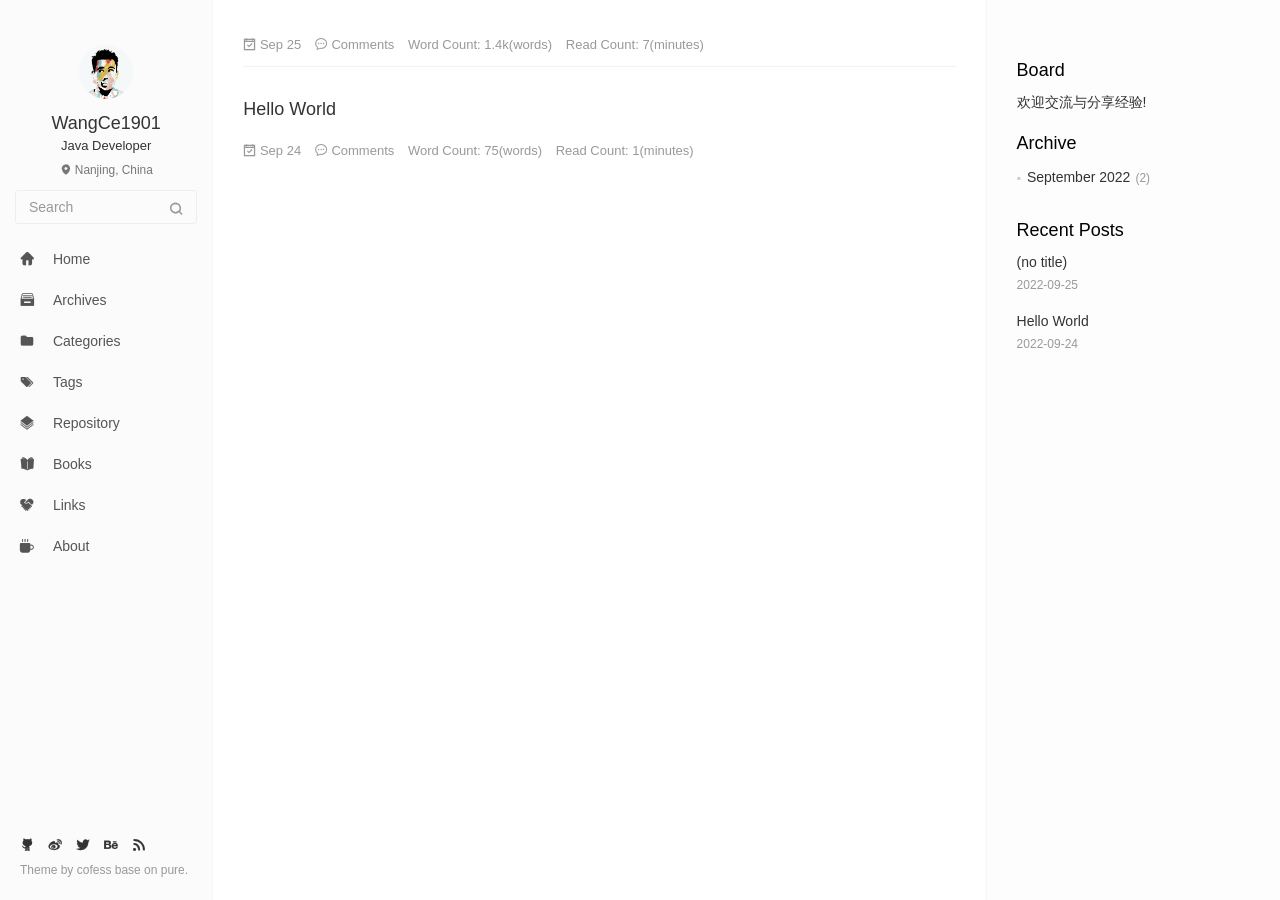
==== index.html @ 4cfaa35b "Site updated: 2022-09-25 08:44:18" ====
<!DOCTYPE html>
<html lang=en>
<head>
  <meta charset="utf-8">
  
  <meta http-equiv="X-UA-Compatible" content="IE=edge,chrome=1">
  <meta name="viewport" content="width=device-width, initial-scale=1, maximum-scale=1, minimum-scale=1, user-scalable=no, minimal-ui">
  <meta name="renderer" content="webkit">
  <meta http-equiv="Cache-Control" content="no-transform" />
  <meta http-equiv="Cache-Control" content="no-siteapp" />
  <meta name="apple-mobile-web-app-capable" content="yes">
  <meta name="apple-mobile-web-app-status-bar-style" content="black">
  <meta name="format-detection" content="telephone=no,email=no,adress=no">
  <!-- Color theme for statusbar -->
  <meta name="theme-color" content="#000000" />
  <!-- 强制页面在当前窗口以独立页面显示,防止别人在框架里调用页面 -->
  <meta http-equiv="window-target" content="_top" />
  
  
  <title>Hexo</title>
  <meta property="og:type" content="website">
<meta property="og:title" content="nonenull">
<meta property="og:url" content="https://wangce1901.github.io/index.html">
<meta property="og:site_name" content="nonenull">
<meta property="og:locale" content="en_US">
<meta property="article:author" content="WangCe">
<meta name="twitter:card" content="summary">
  <!-- Canonical links -->
  <link rel="canonical" href="https://wangce1901.github.io/index.html">
  
    <link rel="alternate" href="/atom.xml" title="nonenull" type="application/atom+xml">
  
  
    <link rel="icon" href="/favicon.png" type="image/x-icon">
  
  
<link rel="stylesheet" href="/css/style.css">

  
  
  
  
<meta name="generator" content="Hexo 6.3.0"></head>


<body class="main-center" itemscope itemtype="http://schema.org/WebPage">
  <header class="header" itemscope itemtype="http://schema.org/WPHeader">
  <div class="slimContent">
    <div class="navbar-header">
      
      
      <div class="profile-block text-center">
        <a id="avatar" href="https://github.com/WangCe1901" target="_blank">
          <img class="img-circle img-rotate" src="/images/avatar.jpg" width="200" height="200">
        </a>
        <h2 id="name" class="hidden-xs hidden-sm">WangCe1901</h2>
        <h3 id="title" class="hidden-xs hidden-sm hidden-md">Java Developer</h3>
        <small id="location" class="text-muted hidden-xs hidden-sm"><i class="icon icon-map-marker"></i> Nanjing, China</small>
      </div>
      
      <div class="search" id="search-form-wrap">

    <form class="search-form sidebar-form">
        <div class="input-group">
            <input type="text" class="search-form-input form-control" placeholder="Search" />
            <span class="input-group-btn">
                <button type="submit" class="search-form-submit btn btn-flat" onclick="return false;"><i class="icon icon-search"></i></button>
            </span>
        </div>
    </form>
    <div class="ins-search">
  <div class="ins-search-mask"></div>
  <div class="ins-search-container">
    <div class="ins-input-wrapper">
      <input type="text" class="ins-search-input" placeholder="Type something..." x-webkit-speech />
      <button type="button" class="close ins-close ins-selectable" data-dismiss="modal" aria-label="Close"><span aria-hidden="true">×</span></button>
    </div>
    <div class="ins-section-wrapper">
      <div class="ins-section-container"></div>
    </div>
  </div>
</div>


</div>
      <button class="navbar-toggle collapsed" type="button" data-toggle="collapse" data-target="#main-navbar" aria-controls="main-navbar" aria-expanded="false">
        <span class="sr-only">Toggle navigation</span>
        <span class="icon-bar"></span>
        <span class="icon-bar"></span>
        <span class="icon-bar"></span>
      </button>
    </div>
    <nav id="main-navbar" class="collapse navbar-collapse" itemscope itemtype="http://schema.org/SiteNavigationElement" role="navigation">
      <ul class="nav navbar-nav main-nav ">
        
        
        <li class="menu-item menu-item-home">
          <a href="/.">
            
            <i class="icon icon-home-fill"></i>
            
            <span class="menu-title">Home</span>
          </a>
        </li>
        
        
        <li class="menu-item menu-item-archives">
          <a href="/archives">
            
            <i class="icon icon-archives-fill"></i>
            
            <span class="menu-title">Archives</span>
          </a>
        </li>
        
        
        <li class="menu-item menu-item-categories">
          <a href="/categories">
            
            <i class="icon icon-folder"></i>
            
            <span class="menu-title">Categories</span>
          </a>
        </li>
        
        
        <li class="menu-item menu-item-tags">
          <a href="/tags">
            
            <i class="icon icon-tags"></i>
            
            <span class="menu-title">Tags</span>
          </a>
        </li>
        
        
        <li class="menu-item menu-item-repository">
          <a href="/repository">
            
            <i class="icon icon-project"></i>
            
            <span class="menu-title">Repository</span>
          </a>
        </li>
        
        
        <li class="menu-item menu-item-books">
          <a href="/books">
            
            <i class="icon icon-book-fill"></i>
            
            <span class="menu-title">Books</span>
          </a>
        </li>
        
        
        <li class="menu-item menu-item-links">
          <a href="/links">
            
            <i class="icon icon-friendship"></i>
            
            <span class="menu-title">Links</span>
          </a>
        </li>
        
        
        <li class="menu-item menu-item-about">
          <a href="/about">
            
            <i class="icon icon-cup-fill"></i>
            
            <span class="menu-title">About</span>
          </a>
        </li>
        
      </ul>
      
	
    <ul class="social-links">
    	
        <li><a href="https://github.com/WangCe1901" target="_blank" title="Github" data-toggle=tooltip data-placement=top><i class="icon icon-github"></i></a></li>
        
        <li><a href="/null" target="_blank" title="Weibo" data-toggle=tooltip data-placement=top><i class="icon icon-weibo"></i></a></li>
        
        <li><a href="/null" target="_blank" title="Twitter" data-toggle=tooltip data-placement=top><i class="icon icon-twitter"></i></a></li>
        
        <li><a href="/null" target="_blank" title="Behance" data-toggle=tooltip data-placement=top><i class="icon icon-behance"></i></a></li>
        
        <li><a href="/atom.xml" target="_blank" title="Rss" data-toggle=tooltip data-placement=top><i class="icon icon-rss"></i></a></li>
        
    </ul>

    </nav>
  </div>
</header>

  
    <aside class="sidebar" itemscope itemtype="http://schema.org/WPSideBar">
  <div class="slimContent">
    
      <div class="widget">
    <h3 class="widget-title">Board</h3>
    <div class="widget-body">
        <div id="board">
            <div class="content">
                <p>欢迎交流与分享经验!</p>
            </div>
        </div>
    </div>
</div>

    
      

    
      

    
      
    
      
  <div class="widget">
    <h3 class="widget-title">Archive</h3>
    <div class="widget-body">
      <ul class="archive-list"><li class="archive-list-item"><a class="archive-list-link" href="/archives/2022/09/">September 2022</a><span class="archive-list-count">2</span></li></ul>
    </div>
  </div>


    
      
  <div class="widget">
    <h3 class="widget-title">Recent Posts</h3>
    <div class="widget-body">
      <ul class="recent-post-list list-unstyled no-thumbnail">
        
          <li>
            
            <div class="item-inner">
              <p class="item-category">
                
              </p>
              <p class="item-title">
                <a href="/2022/09/25/VS%20Code%E4%B8%ADCCPP%E7%9A%84%E5%AE%8C%E5%85%A8%E9%85%8D%E7%BD%AE(%E7%8E%AF%E5%A2%83%E6%90%AD%E5%BB%BA%E3%80%81%E8%A7%A3%E5%86%B3%E7%BB%88%E7%AB%AF%E8%87%AA%E5%8A%A8%E9%80%80%E5%87%BA%E3%80%81%E8%A7%A3%E5%86%B3%E6%97%A0%E6%B3%95%E8%B0%83%E8%AF%95)/" class="title">(no title)</a>
              </p>
              <p class="item-date">
                <time datetime="2022-09-25T00:43:49.929Z" itemprop="datePublished">2022-09-25</time>
              </p>
            </div>
          </li>
          
          <li>
            
            <div class="item-inner">
              <p class="item-category">
                
              </p>
              <p class="item-title">
                <a href="/2022/09/24/hello-world/" class="title">Hello World</a>
              </p>
              <p class="item-date">
                <time datetime="2022-09-24T09:33:47.122Z" itemprop="datePublished">2022-09-24</time>
              </p>
            </div>
          </li>
          
      </ul>
    </div>
  </div>
  

    
  </div>
</aside>

  
  <main class="main" role="main">
  
  <div class="content article-list">
    
      <article class="article article-type-post" itemscope itemtype="http://schema.org/BlogPosting">
  <div class="article-header">
    
  </div>
  
  <p class="article-meta">
    <span class="article-date">
    <i class="icon icon-calendar-check"></i>
	<a href="/2022/09/25/VS%20Code%E4%B8%ADCCPP%E7%9A%84%E5%AE%8C%E5%85%A8%E9%85%8D%E7%BD%AE(%E7%8E%AF%E5%A2%83%E6%90%AD%E5%BB%BA%E3%80%81%E8%A7%A3%E5%86%B3%E7%BB%88%E7%AB%AF%E8%87%AA%E5%8A%A8%E9%80%80%E5%87%BA%E3%80%81%E8%A7%A3%E5%86%B3%E6%97%A0%E6%B3%95%E8%B0%83%E8%AF%95)/" class="article-date">
	  <time datetime="2022-09-25T00:43:49.929Z" itemprop="datePublished">Sep 25</time>
	</a>
</span>
    
    

    <span class="post-comment"><i class="icon icon-comment"></i> <a href="/2022/09/25/VS%20Code%E4%B8%ADCCPP%E7%9A%84%E5%AE%8C%E5%85%A8%E9%85%8D%E7%BD%AE(%E7%8E%AF%E5%A2%83%E6%90%AD%E5%BB%BA%E3%80%81%E8%A7%A3%E5%86%B3%E7%BB%88%E7%AB%AF%E8%87%AA%E5%8A%A8%E9%80%80%E5%87%BA%E3%80%81%E8%A7%A3%E5%86%B3%E6%97%A0%E6%B3%95%E8%B0%83%E8%AF%95)/#comments" class="article-comment-link">Comments</a></span>
    
	
		<span class="post-wordcount hidden-xs" itemprop="wordCount">Word Count: 1.4k(words)</span>
	
	
		<span class="post-readcount hidden-xs" itemprop="timeRequired">Read Count: 7(minutes)</span>
	

  </p>
</article>

    
      <article class="article article-type-post" itemscope itemtype="http://schema.org/BlogPosting">
  <div class="article-header">
    
  
    <h1 itemprop="name">
      <a class="article-title" href="/2022/09/24/hello-world/">Hello World</a>
    </h1>
  

  </div>
  
  <p class="article-meta">
    <span class="article-date">
    <i class="icon icon-calendar-check"></i>
	<a href="/2022/09/24/hello-world/" class="article-date">
	  <time datetime="2022-09-24T09:33:47.122Z" itemprop="datePublished">Sep 24</time>
	</a>
</span>
    
    

    <span class="post-comment"><i class="icon icon-comment"></i> <a href="/2022/09/24/hello-world/#comments" class="article-comment-link">Comments</a></span>
    
	
		<span class="post-wordcount hidden-xs" itemprop="wordCount">Word Count: 75(words)</span>
	
	
		<span class="post-readcount hidden-xs" itemprop="timeRequired">Read Count: 1(minutes)</span>
	

  </p>
</article>

    
  </div>

   
</main>

  <footer class="footer" itemscope itemtype="http://schema.org/WPFooter">
	
	
    <ul class="social-links">
    	
        <li><a href="https://github.com/WangCe1901" target="_blank" title="Github" data-toggle=tooltip data-placement=top><i class="icon icon-github"></i></a></li>
        
        <li><a href="/null" target="_blank" title="Weibo" data-toggle=tooltip data-placement=top><i class="icon icon-weibo"></i></a></li>
        
        <li><a href="/null" target="_blank" title="Twitter" data-toggle=tooltip data-placement=top><i class="icon icon-twitter"></i></a></li>
        
        <li><a href="/null" target="_blank" title="Behance" data-toggle=tooltip data-placement=top><i class="icon icon-behance"></i></a></li>
        
        <li><a href="/atom.xml" target="_blank" title="Rss" data-toggle=tooltip data-placement=top><i class="icon icon-rss"></i></a></li>
        
    </ul>

    <div class="copyright">
    	
        <div class="publishby">
        	Theme by <a href="https://github.com/cofess" target="_blank"> cofess </a>base on <a href="https://github.com/cofess/hexo-theme-pure" target="_blank">pure</a>.
        </div>
    </div>
</footer>
  <script src="//cdn.jsdelivr.net/npm/jquery@1.12.4/dist/jquery.min.js"></script>
<script>
window.jQuery || document.write('<script src="js/jquery.min.js"><\/script>')
</script>

<script src="/js/plugin.min.js"></script>


<script src="/js/application.js"></script>


    <script>
(function (window) {
    var INSIGHT_CONFIG = {
        TRANSLATION: {
            POSTS: 'Posts',
            PAGES: 'Pages',
            CATEGORIES: 'Categories',
            TAGS: 'Tags',
            UNTITLED: '(Untitled)',
        },
        ROOT_URL: '/',
        CONTENT_URL: '/content.json',
    };
    window.INSIGHT_CONFIG = INSIGHT_CONFIG;
})(window);
</script>

<script src="/js/insight.js"></script>






   
<script async src="//busuanzi.ibruce.info/busuanzi/2.3/busuanzi.pure.mini.js"></script>










</body>
</html>
---- css/style.css ----
@charset "UTF-8";

/**
 * global variables and mixins
 */

/**
 * font family
 */

/**
 * 
 */

/* Mixins */

/**
 * bootstrap
 */

/*!
 * Bootstrap v3.3.7 (http://getbootstrap.com)
 * Copyright 2011-2016 Twitter, Inc.
 * Licensed under MIT (https://github.com/twbs/bootstrap/blob/master/LICENSE)
 */

/*! normalize.css v3.0.3 | MIT License | github.com/necolas/normalize.css */

html {
  font-family: sans-serif;
  -ms-text-size-adjust: 100%;
  -webkit-text-size-adjust: 100%;
}

body {
  margin: 0;
}

article,
aside,
details,
figcaption,
figure,
footer,
header,
hgroup,
main,
menu,
nav,
section,
summary {
  display: block;
}

audio,
canvas,
progress,
video {
  display: inline-block;
  vertical-align: baseline;
}

audio:not([controls]) {
  display: none;
  height: 0;
}

[hidden],
template {
  display: none;
}

a {
  background-color: transparent;
}

a:active,
a:hover {
  outline: 0;
}

abbr[title] {
  border-bottom: 1px dotted;
}

b,
strong {
  font-weight: bold;
}

dfn {
  font-style: italic;
}

h1 {
  font-size: 2em;
  margin: 0.67em 0;
}

mark {
  background: #ff0;
  color: #000;
}

small {
  font-size: 80%;
}

sub,
sup {
  font-size: 75%;
  line-height: 0;
  position: relative;
  vertical-align: baseline;
}

sup {
  top: -0.5em;
}

sub {
  bottom: -0.25em;
}

img {
  border: 0;
}

svg:not(:root) {
  overflow: hidden;
}

figure {
  margin: 1em 40px;
}

hr {
  -webkit-box-sizing: content-box;
  box-sizing: content-box;
  height: 0;
}

pre {
  overflow: auto;
}

code,
kbd,
pre,
samp {
  font-family: monospace,monospace;
  font-size: 1em;
}

button,
input,
optgroup,
select,
textarea {
  color: inherit;
  font: inherit;
  margin: 0;
}

button {
  overflow: visible;
}

button,
select {
  text-transform: none;
}

button,
html input[type="button"],
input[type="reset"],
input[type="submit"] {
  -webkit-appearance: button;
  cursor: pointer;
}

button[disabled],
html input[disabled] {
  cursor: default;
}

button::-moz-focus-inner,
input::-moz-focus-inner {
  border: 0;
  padding: 0;
}

input {
  line-height: normal;
}

input[type="checkbox"],
input[type="radio"] {
  -webkit-box-sizing: border-box;
  box-sizing: border-box;
  padding: 0;
}

input[type="number"]::-webkit-inner-spin-button,
input[type="number"]::-webkit-outer-spin-button {
  height: auto;
}

input[type="search"] {
  -webkit-appearance: textfield;
  -webkit-box-sizing: content-box;
  box-sizing: content-box;
}

input[type="search"]::-webkit-search-cancel-button,
input[type="search"]::-webkit-search-decoration {
  -webkit-appearance: none;
}

fieldset {
  border: 1px solid #c0c0c0;
  margin: 0 2px;
  padding: 0.35em 0.625em 0.75em;
}

legend {
  border: 0;
  padding: 0;
}

textarea {
  overflow: auto;
}

optgroup {
  font-weight: bold;
}

table {
  border-collapse: collapse;
  border-spacing: 0;
}

td,
th {
  padding: 0;
}

/*! Source: https://github.com/h5bp/html5-boilerplate/blob/master/src/css/main.css */

* {
  -webkit-box-sizing: border-box;
  box-sizing: border-box;
}

*:before,
*:after {
  -webkit-box-sizing: border-box;
  box-sizing: border-box;
}

html {
  font-size: 10px;
  -webkit-tap-highlight-color: transparent;
}

input,
button,
select,
textarea {
  font-family: inherit;
  font-size: inherit;
  line-height: inherit;
}

a {
  color: #2196f3;
  text-decoration: none;
}

a:hover,
a:focus {
  color: #0a6ebd;
  text-decoration: underline;
}

a:focus {
  outline: 5px auto -webkit-focus-ring-color;
  outline-offset: -2px;
}

figure {
  margin: 0;
}

img {
  vertical-align: middle;
}

.img-responsive {
  display: block;
  max-width: 100%;
  height: auto;
}

.img-rounded {
  border-radius: 6px;
}

.img-thumbnail {
  padding: 4px;
  line-height: 1.57143;
  background-color: #fff;
  border: 1px solid #ddd;
  border-radius: 4px;
  -webkit-transition: all 0.2s ease-in-out;
  transition: all 0.2s ease-in-out;
  display: inline-block;
  max-width: 100%;
  height: auto;
}

.img-circle {
  border-radius: 50%;
}

hr {
  margin-top: 21px;
  margin-bottom: 21px;
  border: 0;
  border-top: 1px solid #eeeeee;
}

.sr-only {
  position: absolute;
  width: 1px;
  height: 1px;
  margin: -1px;
  padding: 0;
  overflow: hidden;
  clip: rect(0, 0, 0, 0);
  border: 0;
}

.sr-only-focusable:active,
.sr-only-focusable:focus {
  position: static;
  width: auto;
  height: auto;
  margin: 0;
  overflow: visible;
  clip: auto;
}

[role="button"] {
  cursor: pointer;
}

h1,
h2,
h3,
h4,
h5,
h6,
.h1,
.h2,
.h3,
.h4,
.h5,
.h6 {
  font-family: inherit;
  font-weight: 500;
  line-height: 1.1;
  color: inherit;
}

h1 small,
h1 .small,
h2 small,
h2 .small,
h3 small,
h3 .small,
h4 small,
h4 .small,
h5 small,
h5 .small,
h6 small,
h6 .small,
.h1 small,
.h1 .small,
.h2 small,
.h2 .small,
.h3 small,
.h3 .small,
.h4 small,
.h4 .small,
.h5 small,
.h5 .small,
.h6 small,
.h6 .small {
  font-weight: normal;
  line-height: 1;
  color: #777777;
}

h1,
.h1,
h2,
.h2,
h3,
.h3 {
  margin-top: 21px;
  margin-bottom: 10.5px;
}

h1 small,
h1 .small,
.h1 small,
.h1 .small,
h2 small,
h2 .small,
.h2 small,
.h2 .small,
h3 small,
h3 .small,
.h3 small,
.h3 .small {
  font-size: 65%;
}

h4,
.h4,
h5,
.h5,
h6,
.h6 {
  margin-top: 10.5px;
  margin-bottom: 10.5px;
}

h4 small,
h4 .small,
.h4 small,
.h4 .small,
h5 small,
h5 .small,
.h5 small,
.h5 .small,
h6 small,
h6 .small,
.h6 small,
.h6 .small {
  font-size: 75%;
}

h1,
.h1 {
  font-size: 30px;
}

h2,
.h2 {
  font-size: 26px;
}

h3,
.h3 {
  font-size: 22px;
}

h4,
.h4 {
  font-size: 18px;
}

h5,
.h5 {
  font-size: 14px;
}

h6,
.h6 {
  font-size: 12px;
}

p {
  margin: 0 0 10.5px;
}

.lead {
  margin-bottom: 21px;
  font-size: 16px;
  font-weight: 300;
  line-height: 1.4;
}

small,
.small {
  font-size: 85%;
}

mark,
.mark {
  background-color: #fcf8e3;
  padding: .2em;
}

.text-left {
  text-align: left;
}

.text-right {
  text-align: right;
}

.text-center {
  text-align: center;
}

.text-justify {
  text-align: justify;
}

.text-nowrap {
  white-space: nowrap;
}

.text-lowercase {
  text-transform: lowercase;
}

.text-uppercase,
.initialism {
  text-transform: uppercase;
}

.text-capitalize {
  text-transform: capitalize;
}

.text-muted {
  color: #777777 !important;
}

.text-primary {
  color: #2196f3;
}

a.text-primary:hover,
a.text-primary:focus {
  color: #0c7cd5;
}

.text-success {
  color: #3c763d;
}

a.text-success:hover,
a.text-success:focus {
  color: #2b542c;
}

.text-info {
  color: #31708f;
}

a.text-info:hover,
a.text-info:focus {
  color: #245269;
}

.text-warning {
  color: #8a6d3b;
}

a.text-warning:hover,
a.text-warning:focus {
  color: #66512c;
}

.text-danger {
  color: #a94442;
}

a.text-danger:hover,
a.text-danger:focus {
  color: #843534;
}

.bg-primary {
  color: #fff;
}

.bg-primary {
  background-color: #2196f3;
}

a.bg-primary:hover,
a.bg-primary:focus {
  background-color: #0c7cd5;
}

.bg-success {
  background-color: #dff0d8;
}

a.bg-success:hover,
a.bg-success:focus {
  background-color: #c1e2b3;
}

.bg-info {
  background-color: #d9edf7;
}

a.bg-info:hover,
a.bg-info:focus {
  background-color: #afd9ee;
}

.bg-warning {
  background-color: #fcf8e3;
}

a.bg-warning:hover,
a.bg-warning:focus {
  background-color: #f7ecb5;
}

.bg-danger {
  background-color: #f2dede;
}

a.bg-danger:hover,
a.bg-danger:focus {
  background-color: #e4b9b9;
}

.page-header {
  padding-bottom: 9.5px;
  margin: 42px 0 21px;
  border-bottom: 1px solid #eeeeee;
}

ul,
ol {
  margin-top: 0;
  margin-bottom: 10.5px;
}

ul ul,
ul ol,
ol ul,
ol ol {
  margin-bottom: 0;
}

.list-unstyled {
  padding-left: 0;
  list-style: none;
}

.list-inline {
  padding-left: 0;
  list-style: none;
  margin-left: -5px;
}

.list-inline > li {
  display: inline-block;
  padding-left: 5px;
  padding-right: 5px;
}

dl {
  margin-top: 0;
  margin-bottom: 21px;
}

dt,
dd {
  line-height: 1.57143;
}

dt {
  font-weight: bold;
}

dd {
  margin-left: 0;
}

.dl-horizontal dd:before,
.dl-horizontal dd:after {
  content: " ";
  display: table;
}

.dl-horizontal dd:after {
  clear: both;
}

abbr[title],
abbr[data-original-title] {
  cursor: help;
  border-bottom: 1px dotted #777777;
}

.initialism {
  font-size: 90%;
}

blockquote {
  padding: 10.5px 16px;
  margin: 0 0 21px;
  border: 1px dotted #eeeeee;
  border-left: 3px solid #eeeeee;
  background-color: #fbfbfb;
}

blockquote p:last-child,
blockquote ul:last-child,
blockquote ol:last-child {
  margin-bottom: 0;
}

blockquote footer,
blockquote small,
blockquote .small {
  display: block;
  font-size: 80%;
  line-height: 1.57143;
  color: #777777;
}

blockquote footer:before,
blockquote small:before,
blockquote .small:before {
  content: '\2014 \00A0';
}

.blockquote-reverse,
blockquote.pull-right {
  padding-right: 15px;
  padding-left: 0;
  border-right: 5px solid #eeeeee;
  border-left: 0;
  text-align: right;
}

.blockquote-reverse footer:before,
.blockquote-reverse small:before,
.blockquote-reverse .small:before,
blockquote.pull-right footer:before,
blockquote.pull-right small:before,
blockquote.pull-right .small:before {
  content: '';
}

.blockquote-reverse footer:after,
.blockquote-reverse small:after,
.blockquote-reverse .small:after,
blockquote.pull-right footer:after,
blockquote.pull-right small:after,
blockquote.pull-right .small:after {
  content: '\00A0 \2014';
}

address {
  margin-bottom: 21px;
  font-style: normal;
  line-height: 1.57143;
}

.container {
  margin-right: auto;
  margin-left: auto;
  padding-left: 15px;
  padding-right: 15px;
}

.container:before,
.container:after {
  content: " ";
  display: table;
}

.container:after {
  clear: both;
}

.container-fluid {
  margin-right: auto;
  margin-left: auto;
  padding-left: 15px;
  padding-right: 15px;
}

.container-fluid:before,
.container-fluid:after {
  content: " ";
  display: table;
}

.container-fluid:after {
  clear: both;
}

.row {
  margin-left: -15px;
  margin-right: -15px;
}

.row:before,
.row:after {
  content: " ";
  display: table;
}

.row:after {
  clear: both;
}

.col-xs-1,
.col-sm-1,
.col-md-1,
.col-lg-1,
.col-xs-2,
.col-sm-2,
.col-md-2,
.col-lg-2,
.col-xs-3,
.col-sm-3,
.col-md-3,
.col-lg-3,
.col-xs-4,
.col-sm-4,
.col-md-4,
.col-lg-4,
.col-xs-5,
.col-sm-5,
.col-md-5,
.col-lg-5,
.col-xs-6,
.col-sm-6,
.col-md-6,
.col-lg-6,
.col-xs-7,
.col-sm-7,
.col-md-7,
.col-lg-7,
.col-xs-8,
.col-sm-8,
.col-md-8,
.col-lg-8,
.col-xs-9,
.col-sm-9,
.col-md-9,
.col-lg-9,
.col-xs-10,
.col-sm-10,
.col-md-10,
.col-lg-10,
.col-xs-11,
.col-sm-11,
.col-md-11,
.col-lg-11,
.col-xs-12,
.col-sm-12,
.col-md-12,
.col-lg-12 {
  position: relative;
  min-height: 1px;
  padding-left: 15px;
  padding-right: 15px;
}

.col-xs-1,
.col-xs-2,
.col-xs-3,
.col-xs-4,
.col-xs-5,
.col-xs-6,
.col-xs-7,
.col-xs-8,
.col-xs-9,
.col-xs-10,
.col-xs-11,
.col-xs-12 {
  float: left;
}

.col-xs-1 {
  width: 8.33333%;
}

.col-xs-2 {
  width: 16.66667%;
}

.col-xs-3 {
  width: 25%;
}

.col-xs-4 {
  width: 33.33333%;
}

.col-xs-5 {
  width: 41.66667%;
}

.col-xs-6 {
  width: 50%;
}

.col-xs-7 {
  width: 58.33333%;
}

.col-xs-8 {
  width: 66.66667%;
}

.col-xs-9 {
  width: 75%;
}

.col-xs-10 {
  width: 83.33333%;
}

.col-xs-11 {
  width: 91.66667%;
}

.col-xs-12 {
  width: 100%;
}

.col-xs-pull-0 {
  right: auto;
}

.col-xs-pull-1 {
  right: 8.33333%;
}

.col-xs-pull-2 {
  right: 16.66667%;
}

.col-xs-pull-3 {
  right: 25%;
}

.col-xs-pull-4 {
  right: 33.33333%;
}

.col-xs-pull-5 {
  right: 41.66667%;
}

.col-xs-pull-6 {
  right: 50%;
}

.col-xs-pull-7 {
  right: 58.33333%;
}

.col-xs-pull-8 {
  right: 66.66667%;
}

.col-xs-pull-9 {
  right: 75%;
}

.col-xs-pull-10 {
  right: 83.33333%;
}

.col-xs-pull-11 {
  right: 91.66667%;
}

.col-xs-pull-12 {
  right: 100%;
}

.col-xs-push-0 {
  left: auto;
}

.col-xs-push-1 {
  left: 8.33333%;
}

.col-xs-push-2 {
  left: 16.66667%;
}

.col-xs-push-3 {
  left: 25%;
}

.col-xs-push-4 {
  left: 33.33333%;
}

.col-xs-push-5 {
  left: 41.66667%;
}

.col-xs-push-6 {
  left: 50%;
}

.col-xs-push-7 {
  left: 58.33333%;
}

.col-xs-push-8 {
  left: 66.66667%;
}

.col-xs-push-9 {
  left: 75%;
}

.col-xs-push-10 {
  left: 83.33333%;
}

.col-xs-push-11 {
  left: 91.66667%;
}

.col-xs-push-12 {
  left: 100%;
}

.col-xs-offset-0 {
  margin-left: 0%;
}

.col-xs-offset-1 {
  margin-left: 8.33333%;
}

.col-xs-offset-2 {
  margin-left: 16.66667%;
}

.col-xs-offset-3 {
  margin-left: 25%;
}

.col-xs-offset-4 {
  margin-left: 33.33333%;
}

.col-xs-offset-5 {
  margin-left: 41.66667%;
}

.col-xs-offset-6 {
  margin-left: 50%;
}

.col-xs-offset-7 {
  margin-left: 58.33333%;
}

.col-xs-offset-8 {
  margin-left: 66.66667%;
}

.col-xs-offset-9 {
  margin-left: 75%;
}

.col-xs-offset-10 {
  margin-left: 83.33333%;
}

.col-xs-offset-11 {
  margin-left: 91.66667%;
}

.col-xs-offset-12 {
  margin-left: 100%;
}

.btn {
  display: inline-block;
  margin-bottom: 0;
  font-weight: normal;
  text-align: center;
  vertical-align: middle;
  -ms-touch-action: manipulation;
  touch-action: manipulation;
  cursor: pointer;
  background-image: none;
  border: 1px solid transparent;
  white-space: nowrap;
  padding: 6px 12px;
  font-size: 14px;
  line-height: 1.57143;
  border-radius: 4px;
  -webkit-user-select: none;
  -moz-user-select: none;
  -ms-user-select: none;
  user-select: none;
}

.btn:focus,
.btn.focus,
.btn:active:focus,
.btn:active.focus,
.btn.active:focus,
.btn.active.focus {
  outline: 5px auto -webkit-focus-ring-color;
  outline-offset: -2px;
}

.btn:hover,
.btn:focus,
.btn.focus {
  color: #333;
  text-decoration: none;
}

.btn:active,
.btn.active {
  outline: 0;
  background-image: none;
  -webkit-box-shadow: inset 0 3px 5px rgba(0, 0, 0, 0.125);
  box-shadow: inset 0 3px 5px rgba(0, 0, 0, 0.125);
}

.btn.disabled,
.btn[disabled],
fieldset[disabled] .btn {
  cursor: not-allowed;
  opacity: 0.65;
  filter: alpha(opacity=65);
  -webkit-box-shadow: none;
  box-shadow: none;
}

a.btn.disabled,
fieldset[disabled] a.btn {
  pointer-events: none;
}

.btn-default {
  color: #333;
  background-color: #fff;
  border-color: #ccc;
}

.btn-default:focus,
.btn-default.focus {
  color: #333;
  background-color: #e6e6e6;
  border-color: #8c8c8c;
}

.btn-default:hover {
  color: #333;
  background-color: #e6e6e6;
  border-color: #adadad;
}

.btn-default:active,
.btn-default.active,
.open > .btn-default.dropdown-toggle {
  color: #333;
  background-color: #e6e6e6;
  border-color: #adadad;
}

.btn-default:active:hover,
.btn-default:active:focus,
.btn-default:active.focus,
.btn-default.active:hover,
.btn-default.active:focus,
.btn-default.active.focus,
.open > .btn-default.dropdown-toggle:hover,
.open > .btn-default.dropdown-toggle:focus,
.open > .btn-default.dropdown-toggle.focus {
  color: #333;
  background-color: #d4d4d4;
  border-color: #8c8c8c;
}

.btn-default:active,
.btn-default.active,
.open > .btn-default.dropdown-toggle {
  background-image: none;
}

.btn-default.disabled:hover,
.btn-default.disabled:focus,
.btn-default.disabled.focus,
.btn-default[disabled]:hover,
.btn-default[disabled]:focus,
.btn-default[disabled].focus,
fieldset[disabled] .btn-default:hover,
fieldset[disabled] .btn-default:focus,
fieldset[disabled] .btn-default.focus {
  background-color: #fff;
  border-color: #ccc;
}

.btn-default .badge {
  color: #fff;
  background-color: #333;
}

.btn-primary {
  color: #fff;
  background-color: #2196f3;
  border-color: #0d8aee;
}

.btn-primary:focus,
.btn-primary.focus {
  color: #fff;
  background-color: #0c7cd5;
  border-color: #064475;
}

.btn-primary:hover {
  color: #fff;
  background-color: #0c7cd5;
  border-color: #0a68b4;
}

.btn-primary:active,
.btn-primary.active,
.open > .btn-primary.dropdown-toggle {
  color: #fff;
  background-color: #0c7cd5;
  border-color: #0a68b4;
}

.btn-primary:active:hover,
.btn-primary:active:focus,
.btn-primary:active.focus,
.btn-primary.active:hover,
.btn-primary.active:focus,
.btn-primary.active.focus,
.open > .btn-primary.dropdown-toggle:hover,
.open > .btn-primary.dropdown-toggle:focus,
.open > .btn-primary.dropdown-toggle.focus {
  color: #fff;
  background-color: #0a68b4;
  border-color: #064475;
}

.btn-primary:active,
.btn-primary.active,
.open > .btn-primary.dropdown-toggle {
  background-image: none;
}

.btn-primary.disabled:hover,
.btn-primary.disabled:focus,
.btn-primary.disabled.focus,
.btn-primary[disabled]:hover,
.btn-primary[disabled]:focus,
.btn-primary[disabled].focus,
fieldset[disabled] .btn-primary:hover,
fieldset[disabled] .btn-primary:focus,
fieldset[disabled] .btn-primary.focus {
  background-color: #2196f3;
  border-color: #0d8aee;
}

.btn-primary .badge {
  color: #2196f3;
  background-color: #fff;
}

.btn-success {
  color: #fff;
  background-color: #5cb85c;
  border-color: #4cae4c;
}

.btn-success:focus,
.btn-success.focus {
  color: #fff;
  background-color: #449d44;
  border-color: #255625;
}

.btn-success:hover {
  color: #fff;
  background-color: #449d44;
  border-color: #398439;
}

.btn-success:active,
.btn-success.active,
.open > .btn-success.dropdown-toggle {
  color: #fff;
  background-color: #449d44;
  border-color: #398439;
}

.btn-success:active:hover,
.btn-success:active:focus,
.btn-success:active.focus,
.btn-success.active:hover,
.btn-success.active:focus,
.btn-success.active.focus,
.open > .btn-success.dropdown-toggle:hover,
.open > .btn-success.dropdown-toggle:focus,
.open > .btn-success.dropdown-toggle.focus {
  color: #fff;
  background-color: #398439;
  border-color: #255625;
}

.btn-success:active,
.btn-success.active,
.open > .btn-success.dropdown-toggle {
  background-image: none;
}

.btn-success.disabled:hover,
.btn-success.disabled:focus,
.btn-success.disabled.focus,
.btn-success[disabled]:hover,
.btn-success[disabled]:focus,
.btn-success[disabled].focus,
fieldset[disabled] .btn-success:hover,
fieldset[disabled] .btn-success:focus,
fieldset[disabled] .btn-success.focus {
  background-color: #5cb85c;
  border-color: #4cae4c;
}

.btn-success .badge {
  color: #5cb85c;
  background-color: #fff;
}

.btn-info {
  color: #fff;
  background-color: #56CCF2;
  border-color: #3ec5f0;
}

.btn-info:focus,
.btn-info.focus {
  color: #fff;
  background-color: #27beee;
  border-color: #0d7ea3;
}

.btn-info:hover {
  color: #fff;
  background-color: #27beee;
  border-color: #11aee0;
}

.btn-info:active,
.btn-info.active,
.open > .btn-info.dropdown-toggle {
  color: #fff;
  background-color: #27beee;
  border-color: #11aee0;
}

.btn-info:active:hover,
.btn-info:active:focus,
.btn-info:active.focus,
.btn-info.active:hover,
.btn-info.active:focus,
.btn-info.active.focus,
.open > .btn-info.dropdown-toggle:hover,
.open > .btn-info.dropdown-toggle:focus,
.open > .btn-info.dropdown-toggle.focus {
  color: #fff;
  background-color: #11aee0;
  border-color: #0d7ea3;
}

.btn-info:active,
.btn-info.active,
.open > .btn-info.dropdown-toggle {
  background-image: none;
}

.btn-info.disabled:hover,
.btn-info.disabled:focus,
.btn-info.disabled.focus,
.btn-info[disabled]:hover,
.btn-info[disabled]:focus,
.btn-info[disabled].focus,
fieldset[disabled] .btn-info:hover,
fieldset[disabled] .btn-info:focus,
fieldset[disabled] .btn-info.focus {
  background-color: #56CCF2;
  border-color: #3ec5f0;
}

.btn-info .badge {
  color: #56CCF2;
  background-color: #fff;
}

.btn-warning {
  color: #fff;
  background-color: #F09819;
  border-color: #e18b0f;
}

.btn-warning:focus,
.btn-warning.focus {
  color: #fff;
  background-color: #c97c0d;
  border-color: #694107;
}

.btn-warning:hover {
  color: #fff;
  background-color: #c97c0d;
  border-color: #a7670b;
}

.btn-warning:active,
.btn-warning.active,
.open > .btn-warning.dropdown-toggle {
  color: #fff;
  background-color: #c97c0d;
  border-color: #a7670b;
}

.btn-warning:active:hover,
.btn-warning:active:focus,
.btn-warning:active.focus,
.btn-warning.active:hover,
.btn-warning.active:focus,
.btn-warning.active.focus,
.open > .btn-warning.dropdown-toggle:hover,
.open > .btn-warning.dropdown-toggle:focus,
.open > .btn-warning.dropdown-toggle.focus {
  color: #fff;
  background-color: #a7670b;
  border-color: #694107;
}

.btn-warning:active,
.btn-warning.active,
.open > .btn-warning.dropdown-toggle {
  background-image: none;
}

.btn-warning.disabled:hover,
.btn-warning.disabled:focus,
.btn-warning.disabled.focus,
.btn-warning[disabled]:hover,
.btn-warning[disabled]:focus,
.btn-warning[disabled].focus,
fieldset[disabled] .btn-warning:hover,
fieldset[disabled] .btn-warning:focus,
fieldset[disabled] .btn-warning.focus {
  background-color: #F09819;
  border-color: #e18b0f;
}

.btn-warning .badge {
  color: #F09819;
  background-color: #fff;
}

.btn-danger {
  color: #fff;
  background-color: #FF512F;
  border-color: #ff3c16;
}

.btn-danger:focus,
.btn-danger.focus {
  color: #fff;
  background-color: #fb2900;
  border-color: #951800;
}

.btn-danger:hover {
  color: #fff;
  background-color: #fb2900;
  border-color: #d72300;
}

.btn-danger:active,
.btn-danger.active,
.open > .btn-danger.dropdown-toggle {
  color: #fff;
  background-color: #fb2900;
  border-color: #d72300;
}

.btn-danger:active:hover,
.btn-danger:active:focus,
.btn-danger:active.focus,
.btn-danger.active:hover,
.btn-danger.active:focus,
.btn-danger.active.focus,
.open > .btn-danger.dropdown-toggle:hover,
.open > .btn-danger.dropdown-toggle:focus,
.open > .btn-danger.dropdown-toggle.focus {
  color: #fff;
  background-color: #d72300;
  border-color: #951800;
}

.btn-danger:active,
.btn-danger.active,
.open > .btn-danger.dropdown-toggle {
  background-image: none;
}

.btn-danger.disabled:hover,
.btn-danger.disabled:focus,
.btn-danger.disabled.focus,
.btn-danger[disabled]:hover,
.btn-danger[disabled]:focus,
.btn-danger[disabled].focus,
fieldset[disabled] .btn-danger:hover,
fieldset[disabled] .btn-danger:focus,
fieldset[disabled] .btn-danger.focus {
  background-color: #FF512F;
  border-color: #ff3c16;
}

.btn-danger .badge {
  color: #FF512F;
  background-color: #fff;
}

.btn-link {
  color: #2196f3;
  font-weight: normal;
  border-radius: 0;
}

.btn-link,
.btn-link:active,
.btn-link.active,
.btn-link[disabled],
fieldset[disabled] .btn-link {
  background-color: transparent;
  -webkit-box-shadow: none;
  box-shadow: none;
}

.btn-link,
.btn-link:hover,
.btn-link:focus,
.btn-link:active {
  border-color: transparent;
}

.btn-link:hover,
.btn-link:focus {
  color: #0a6ebd;
  text-decoration: underline;
  background-color: transparent;
}

.btn-link[disabled]:hover,
.btn-link[disabled]:focus,
fieldset[disabled] .btn-link:hover,
fieldset[disabled] .btn-link:focus {
  color: #777777;
  text-decoration: none;
}

.btn-lg {
  padding: 10px 16px;
  font-size: 18px;
  line-height: 1.33333;
  border-radius: 6px;
}

.btn-sm {
  padding: 5px 10px;
  font-size: 12px;
  line-height: 1.5;
  border-radius: 3px;
}

.btn-xs {
  padding: 1px 5px;
  font-size: 12px;
  line-height: 1.5;
  border-radius: 3px;
}

.btn-block {
  display: block;
  width: 100%;
}

.btn-block + .btn-block {
  margin-top: 5px;
}

input[type="submit"].btn-block,
input[type="reset"].btn-block,
input[type="button"].btn-block {
  width: 100%;
}

.fade {
  opacity: 0;
  -webkit-transition: opacity 0.15s linear;
  transition: opacity 0.15s linear;
}

.fade.in {
  opacity: 1;
}

.collapse {
  display: none;
}

.collapse.in {
  display: block;
}

tr.collapse.in {
  display: table-row;
}

tbody.collapse.in {
  display: table-row-group;
}

.collapsing {
  position: relative;
  height: 0;
  overflow: hidden;
  -webkit-transition-property: height,visibility;
  transition-property: height,visibility;
  -webkit-transition-duration: 0.35s;
  transition-duration: 0.35s;
  -webkit-transition-timing-function: ease;
  transition-timing-function: ease;
}

.caret {
  display: inline-block;
  width: 0;
  height: 0;
  margin-left: 2px;
  vertical-align: middle;
  border-top: 4px dashed;
  border-top: 4px solid \9;
  border-right: 4px solid transparent;
  border-left: 4px solid transparent;
}

.dropup,
.dropdown {
  position: relative;
}

.dropdown-toggle:focus {
  outline: 0;
}

.dropdown-menu {
  position: absolute;
  top: 100%;
  left: 0;
  z-index: 1000;
  display: none;
  float: left;
  min-width: 160px;
  padding: 5px 0;
  margin: 2px 0 0;
  list-style: none;
  font-size: 14px;
  text-align: left;
  background-color: #fff;
  border: 1px solid #ccc;
  border: 1px solid rgba(0, 0, 0, 0.15);
  border-radius: 4px;
  -webkit-box-shadow: 0 6px 12px rgba(0, 0, 0, 0.175);
  box-shadow: 0 6px 12px rgba(0, 0, 0, 0.175);
  background-clip: padding-box;
}

.dropdown-menu.pull-right {
  right: 0;
  left: auto;
}

.dropdown-menu .divider {
  height: 1px;
  margin: 9.5px 0;
  overflow: hidden;
  background-color: #e5e5e5;
}

.dropdown-menu > li > a {
  display: block;
  padding: 3px 20px;
  clear: both;
  font-weight: normal;
  line-height: 1.57143;
  color: #333333;
  white-space: nowrap;
}

.dropdown-menu > li > a:hover,
.dropdown-menu > li > a:focus {
  text-decoration: none;
  color: #262626;
  background-color: #f5f5f5;
}

.dropdown-menu > .active > a,
.dropdown-menu > .active > a:hover,
.dropdown-menu > .active > a:focus {
  color: #fff;
  text-decoration: none;
  outline: 0;
  background-color: #2196f3;
}

.dropdown-menu > .disabled > a,
.dropdown-menu > .disabled > a:hover,
.dropdown-menu > .disabled > a:focus {
  color: #777777;
}

.dropdown-menu > .disabled > a:hover,
.dropdown-menu > .disabled > a:focus {
  text-decoration: none;
  background-color: transparent;
  background-image: none;
  filter: progid:DXImageTransform.Microsoft.gradient(enabled = false);
  cursor: not-allowed;
}

.open > .dropdown-menu {
  display: block;
}

.open > a {
  outline: 0;
}

.dropdown-menu-right {
  left: auto;
  right: 0;
}

.dropdown-menu-left {
  left: 0;
  right: auto;
}

.dropdown-header {
  display: block;
  padding: 3px 20px;
  font-size: 12px;
  line-height: 1.57143;
  color: #777777;
  white-space: nowrap;
}

.dropdown-backdrop {
  position: fixed;
  left: 0;
  right: 0;
  bottom: 0;
  top: 0;
  z-index: 990;
}

.pull-right > .dropdown-menu {
  right: 0;
  left: auto;
}

.dropup .caret,
.navbar-fixed-bottom .dropdown .caret {
  border-top: 0;
  border-bottom: 4px dashed;
  border-bottom: 4px solid \9;
  content: "";
}

.dropup .dropdown-menu,
.navbar-fixed-bottom .dropdown .dropdown-menu {
  top: auto;
  bottom: 100%;
  margin-bottom: 2px;
}

.input-group {
  position: relative;
  display: table;
  border-collapse: separate;
}

.input-group[class*="col-"] {
  float: none;
  padding-left: 0;
  padding-right: 0;
}

.input-group .form-control {
  position: relative;
  z-index: 2;
  float: left;
  width: 100%;
  margin-bottom: 0;
}

.input-group .form-control:focus {
  z-index: 3;
}

.input-group-addon,
.input-group-btn,
.input-group .form-control {
  display: table-cell;
}

.input-group-addon:not(:first-child):not(:last-child),
.input-group-btn:not(:first-child):not(:last-child),
.input-group .form-control:not(:first-child):not(:last-child) {
  border-radius: 0;
}

.input-group-addon,
.input-group-btn {
  width: 1%;
  white-space: nowrap;
  vertical-align: middle;
}

.input-group-addon {
  padding: 6px 12px;
  font-size: 14px;
  font-weight: normal;
  line-height: 1;
  color: #555555;
  text-align: center;
  background-color: #eeeeee;
  border: 1px solid #ccc;
  border-radius: 4px;
}

.input-group-addon.input-sm,
.input-group-sm > .input-group-addon,
.input-group-sm > .input-group-btn > .input-group-addon.btn {
  padding: 5px 10px;
  font-size: 12px;
  border-radius: 3px;
}

.input-group-addon.input-lg,
.input-group-lg > .input-group-addon,
.input-group-lg > .input-group-btn > .input-group-addon.btn {
  padding: 10px 16px;
  font-size: 18px;
  border-radius: 6px;
}

.input-group-addon input[type="radio"],
.input-group-addon input[type="checkbox"] {
  margin-top: 0;
}

.input-group .form-control:first-child,
.input-group-addon:first-child,
.input-group-btn:first-child > .btn,
.input-group-btn:first-child > .btn-group > .btn,
.input-group-btn:first-child > .dropdown-toggle,
.input-group-btn:last-child > .btn:not(:last-child):not(.dropdown-toggle),
.input-group-btn:last-child > .btn-group:not(:last-child) > .btn {
  border-bottom-right-radius: 0;
  border-top-right-radius: 0;
}

.input-group-addon:first-child {
  border-right: 0;
}

.input-group .form-control:last-child,
.input-group-addon:last-child,
.input-group-btn:last-child > .btn,
.input-group-btn:last-child > .btn-group > .btn,
.input-group-btn:last-child > .dropdown-toggle,
.input-group-btn:first-child > .btn:not(:first-child),
.input-group-btn:first-child > .btn-group:not(:first-child) > .btn {
  border-bottom-left-radius: 0;
  border-top-left-radius: 0;
}

.input-group-addon:last-child {
  border-left: 0;
}

.input-group-btn {
  position: relative;
  font-size: 0;
  white-space: nowrap;
}

.input-group-btn > .btn {
  position: relative;
}

.input-group-btn > .btn + .btn {
  margin-left: -1px;
}

.input-group-btn > .btn:hover,
.input-group-btn > .btn:focus,
.input-group-btn > .btn:active {
  z-index: 2;
}

.input-group-btn:first-child > .btn,
.input-group-btn:first-child > .btn-group {
  margin-right: -1px;
}

.input-group-btn:last-child > .btn,
.input-group-btn:last-child > .btn-group {
  z-index: 2;
  margin-left: -1px;
}

.nav {
  margin-bottom: 0;
  padding-left: 0;
  list-style: none;
}

.nav:before,
.nav:after {
  content: " ";
  display: table;
}

.nav:after {
  clear: both;
}

.nav > li {
  position: relative;
  display: block;
}

.nav > li > a {
  position: relative;
  display: block;
  padding: 10px 15px;
}

.nav > li > a:hover,
.nav > li > a:focus {
  text-decoration: none;
  background-color: #eeeeee;
}

.nav > li.disabled > a {
  color: #777777;
}

.nav > li.disabled > a:hover,
.nav > li.disabled > a:focus {
  color: #777777;
  text-decoration: none;
  background-color: transparent;
  cursor: not-allowed;
}

.nav .open > a,
.nav .open > a:hover,
.nav .open > a:focus {
  background-color: #eeeeee;
  border-color: #2196f3;
}

.nav .nav-divider {
  height: 1px;
  margin: 9.5px 0;
  overflow: hidden;
  background-color: #e5e5e5;
}

.nav > li > a > img {
  max-width: none;
}

.nav-tabs {
  border-bottom: 1px solid #f2f2f2;
}

.nav-tabs > li {
  float: left;
  margin-bottom: -1px;
}

.nav-tabs > li > a {
  margin-right: 2px;
  line-height: 1.57143;
  border: 1px solid transparent;
  border-radius: 4px 4px 0 0;
}

.nav-tabs > li > a:hover {
  border-color: #eeeeee #eeeeee #f2f2f2;
}

.nav-tabs > li.active > a,
.nav-tabs > li.active > a:hover,
.nav-tabs > li.active > a:focus {
  color: #555555;
  background-color: #fff;
  border: 1px solid #f2f2f2;
  border-bottom-color: transparent;
  cursor: default;
}

.nav-pills > li {
  float: left;
}

.nav-pills > li > a {
  border-radius: 4px;
}

.nav-pills > li + li {
  margin-left: 2px;
}

.nav-pills > li.active > a,
.nav-pills > li.active > a:hover,
.nav-pills > li.active > a:focus {
  color: #fff;
  background-color: #2196f3;
}

.nav-stacked > li {
  float: none;
}

.nav-stacked > li + li {
  margin-top: 2px;
  margin-left: 0;
}

.nav-justified,
.nav-tabs.nav-justified {
  width: 100%;
}

.nav-justified > li,
.nav-tabs.nav-justified > li {
  float: none;
}

.nav-justified > li > a,
.nav-tabs.nav-justified > li > a {
  text-align: center;
  margin-bottom: 5px;
}

.nav-justified > .dropdown .dropdown-menu {
  top: auto;
  left: auto;
}

.nav-tabs-justified,
.nav-tabs.nav-justified {
  border-bottom: 0;
}

.nav-tabs-justified > li > a,
.nav-tabs.nav-justified > li > a {
  margin-right: 0;
  border-radius: 4px;
}

.nav-tabs-justified > .active > a,
.nav-tabs.nav-justified > .active > a,
.nav-tabs-justified > .active > a:hover,
.nav-tabs.nav-justified > .active > a:hover,
.nav-tabs-justified > .active > a:focus,
.nav-tabs.nav-justified > .active > a:focus {
  border: 1px solid #f2f2f2;
}

.tab-content > .tab-pane {
  display: none;
}

.tab-content > .active {
  display: block;
}

.nav-tabs .dropdown-menu {
  margin-top: -1px;
  border-top-right-radius: 0;
  border-top-left-radius: 0;
}

.navbar {
  position: relative;
  min-height: 50px;
  margin-bottom: 21px;
  border: 1px solid transparent;
}

.navbar:before,
.navbar:after {
  content: " ";
  display: table;
}

.navbar:after {
  clear: both;
}

.navbar-header:before,
.navbar-header:after {
  content: " ";
  display: table;
}

.navbar-header:after {
  clear: both;
}

.navbar-collapse {
  overflow-x: visible;
  padding-right: 15px;
  padding-left: 15px;
  border-top: 1px solid transparent;
  -webkit-box-shadow: inset 0 1px 0 rgba(255, 255, 255, 0.1);
  box-shadow: inset 0 1px 0 rgba(255, 255, 255, 0.1);
  -webkit-overflow-scrolling: touch;
}

.navbar-collapse:before,
.navbar-collapse:after {
  content: " ";
  display: table;
}

.navbar-collapse:after {
  clear: both;
}

.navbar-collapse.in {
  overflow-y: auto;
}

.navbar-fixed-top .navbar-collapse,
.navbar-fixed-bottom .navbar-collapse {
  max-height: 340px;
}

.container > .navbar-header,
.container > .navbar-collapse,
.container-fluid > .navbar-header,
.container-fluid > .navbar-collapse {
  margin-right: -15px;
  margin-left: -15px;
}

.navbar-static-top {
  z-index: 1000;
  border-width: 0 0 1px;
}

.navbar-fixed-top,
.navbar-fixed-bottom {
  position: fixed;
  right: 0;
  left: 0;
  z-index: 1030;
}

.navbar-fixed-top {
  top: 0;
  border-width: 0 0 1px;
}

.navbar-fixed-bottom {
  bottom: 0;
  margin-bottom: 0;
  border-width: 1px 0 0;
}

.navbar-brand {
  float: left;
  padding: 14.5px 15px;
  font-size: 18px;
  line-height: 21px;
  height: 50px;
}

.navbar-brand:hover,
.navbar-brand:focus {
  text-decoration: none;
}

.navbar-brand > img {
  display: block;
}

.navbar-toggle {
  position: relative;
  float: right;
  margin-right: 15px;
  padding: 10px 10px;
  margin-top: 8px;
  margin-bottom: 8px;
  background-color: transparent;
  background-image: none;
  border: 1px solid transparent;
  border-radius: 4px;
}

.navbar-toggle:focus {
  outline: 0;
}

.navbar-toggle .icon-bar {
  display: block;
  width: 22px;
  height: 2px;
  border-radius: 1px;
}

.navbar-toggle .icon-bar + .icon-bar {
  margin-top: 3px;
}

.navbar-nav {
  margin: 7.25px -15px;
}

.navbar-nav > li > a {
  padding-top: 10px;
  padding-bottom: 10px;
  line-height: 21px;
}

.navbar-form {
  margin-left: -15px;
  margin-right: -15px;
  padding: 10px 15px;
  border-top: 1px solid transparent;
  border-bottom: 1px solid transparent;
  -webkit-box-shadow: inset 0 1px 0 rgba(255, 255, 255, 0.1),0 1px 0 rgba(255, 255, 255, 0.1);
  box-shadow: inset 0 1px 0 rgba(255, 255, 255, 0.1),0 1px 0 rgba(255, 255, 255, 0.1);
  margin-top: 7.5px;
  margin-bottom: 7.5px;
}

.navbar-nav > li > .dropdown-menu {
  margin-top: 0;
  border-top-right-radius: 0;
  border-top-left-radius: 0;
}

.navbar-fixed-bottom .navbar-nav > li > .dropdown-menu {
  margin-bottom: 0;
  border-top-right-radius: 4px;
  border-top-left-radius: 4px;
  border-bottom-right-radius: 0;
  border-bottom-left-radius: 0;
}

.navbar-btn {
  margin-top: 7.5px;
  margin-bottom: 7.5px;
}

.navbar-btn.btn-sm {
  margin-top: 10px;
  margin-bottom: 10px;
}

.navbar-btn.btn-xs {
  margin-top: 14px;
  margin-bottom: 14px;
}

.navbar-text {
  margin-top: 14.5px;
  margin-bottom: 14.5px;
}

.navbar-default {
  background-color: #f8f8f8;
  border-color: #e7e7e7;
}

.navbar-default .navbar-brand {
  color: #777;
}

.navbar-default .navbar-brand:hover,
.navbar-default .navbar-brand:focus {
  color: #5e5e5e;
  background-color: transparent;
}

.navbar-default .navbar-text {
  color: #777;
}

.navbar-default .navbar-nav > li > a {
  color: #777;
}

.navbar-default .navbar-nav > li > a:hover,
.navbar-default .navbar-nav > li > a:focus {
  color: #333;
  background-color: transparent;
}

.navbar-default .navbar-nav > .active > a,
.navbar-default .navbar-nav > .active > a:hover,
.navbar-default .navbar-nav > .active > a:focus {
  color: #555;
  background-color: #e7e7e7;
}

.navbar-default .navbar-nav > .disabled > a,
.navbar-default .navbar-nav > .disabled > a:hover,
.navbar-default .navbar-nav > .disabled > a:focus {
  color: #ccc;
  background-color: transparent;
}

.navbar-default .navbar-toggle {
  border-color: #ddd;
}

.navbar-default .navbar-toggle:hover,
.navbar-default .navbar-toggle:focus {
  background-color: #ddd;
}

.navbar-default .navbar-toggle .icon-bar {
  background-color: #888;
}

.navbar-default .navbar-collapse,
.navbar-default .navbar-form {
  border-color: #e7e7e7;
}

.navbar-default .navbar-nav > .open > a,
.navbar-default .navbar-nav > .open > a:hover,
.navbar-default .navbar-nav > .open > a:focus {
  background-color: #e7e7e7;
  color: #555;
}

.navbar-default .navbar-link {
  color: #777;
}

.navbar-default .navbar-link:hover {
  color: #333;
}

.navbar-default .btn-link {
  color: #777;
}

.navbar-default .btn-link:hover,
.navbar-default .btn-link:focus {
  color: #333;
}

.navbar-default .btn-link[disabled]:hover,
.navbar-default .btn-link[disabled]:focus,
fieldset[disabled] .navbar-default .btn-link:hover,
fieldset[disabled] .navbar-default .btn-link:focus {
  color: #ccc;
}

.navbar-inverse {
  background-color: #222;
  border-color: #090909;
}

.navbar-inverse .navbar-brand {
  color: #9d9d9d;
}

.navbar-inverse .navbar-brand:hover,
.navbar-inverse .navbar-brand:focus {
  color: #fff;
  background-color: transparent;
}

.navbar-inverse .navbar-text {
  color: #9d9d9d;
}

.navbar-inverse .navbar-nav > li > a {
  color: #9d9d9d;
}

.navbar-inverse .navbar-nav > li > a:hover,
.navbar-inverse .navbar-nav > li > a:focus {
  color: #fff;
  background-color: transparent;
}

.navbar-inverse .navbar-nav > .active > a,
.navbar-inverse .navbar-nav > .active > a:hover,
.navbar-inverse .navbar-nav > .active > a:focus {
  color: #fff;
  background-color: #090909;
}

.navbar-inverse .navbar-nav > .disabled > a,
.navbar-inverse .navbar-nav > .disabled > a:hover,
.navbar-inverse .navbar-nav > .disabled > a:focus {
  color: #444;
  background-color: transparent;
}

.navbar-inverse .navbar-toggle {
  border-color: #333;
}

.navbar-inverse .navbar-toggle:hover,
.navbar-inverse .navbar-toggle:focus {
  background-color: #333;
}

.navbar-inverse .navbar-toggle .icon-bar {
  background-color: #fff;
}

.navbar-inverse .navbar-collapse,
.navbar-inverse .navbar-form {
  border-color: #101010;
}

.navbar-inverse .navbar-nav > .open > a,
.navbar-inverse .navbar-nav > .open > a:hover,
.navbar-inverse .navbar-nav > .open > a:focus {
  background-color: #090909;
  color: #fff;
}

.navbar-inverse .navbar-link {
  color: #9d9d9d;
}

.navbar-inverse .navbar-link:hover {
  color: #fff;
}

.navbar-inverse .btn-link {
  color: #9d9d9d;
}

.navbar-inverse .btn-link:hover,
.navbar-inverse .btn-link:focus {
  color: #fff;
}

.navbar-inverse .btn-link[disabled]:hover,
.navbar-inverse .btn-link[disabled]:focus,
fieldset[disabled] .navbar-inverse .btn-link:hover,
fieldset[disabled] .navbar-inverse .btn-link:focus {
  color: #444;
}

.pager {
  padding-left: 0;
  margin: 21px 0;
  list-style: none;
  text-align: center;
}

.pager:before,
.pager:after {
  content: " ";
  display: table;
}

.pager:after {
  clear: both;
}

.pager li {
  display: inline;
}

.pager li > a,
.pager li > span {
  display: inline-block;
  padding: 5px 14px;
  background-color: #fff;
  border: 1px solid #ddd;
  border-radius: 15px;
}

.pager li > a:hover,
.pager li > a:focus {
  text-decoration: none;
  background-color: #eeeeee;
}

.pager .next > a,
.pager .next > span {
  float: right;
}

.pager .previous > a,
.pager .previous > span {
  float: left;
}

.pager .disabled > a,
.pager .disabled > a:hover,
.pager .disabled > a:focus,
.pager .disabled > span {
  color: #777777;
  background-color: #fff;
  cursor: not-allowed;
}

.badge {
  display: inline-block;
  min-width: 10px;
  padding: 3px 7px;
  font-size: 12px;
  font-weight: bold;
  color: #fff;
  line-height: 1;
  vertical-align: middle;
  white-space: nowrap;
  text-align: center;
  background-color: #777777;
  border-radius: 10px;
}

.badge:empty {
  display: none;
}

.btn .badge {
  position: relative;
  top: -1px;
}

.btn-xs .badge,
.btn-group-xs > .btn .badge {
  top: 0;
  padding: 1px 5px;
}

.list-group-item.active > .badge,
.nav-pills > .active > a > .badge {
  color: #2196f3;
  background-color: #fff;
}

.list-group-item > .badge {
  float: right;
}

.list-group-item > .badge + .badge {
  margin-right: 5px;
}

.nav-pills > li > a > .badge {
  margin-left: 3px;
}

a.badge:hover,
a.badge:focus {
  color: #fff;
  text-decoration: none;
  cursor: pointer;
}

.thumbnail {
  display: block;
  padding: 4px;
  margin-bottom: 21px;
  line-height: 1.57143;
  background-color: #fff;
  border: 1px solid #ddd;
  border-radius: 4px;
  -webkit-transition: border 0.2s ease-in-out;
  transition: border 0.2s ease-in-out;
}

.thumbnail > img,
.thumbnail a > img {
  display: block;
  max-width: 100%;
  height: auto;
  margin-left: auto;
  margin-right: auto;
}

.thumbnail .caption {
  padding: 9px;
  color: #333333;
}

a.thumbnail:hover,
a.thumbnail:focus,
a.thumbnail.active {
  border-color: #2196f3;
}

.media {
  margin-top: 15px;
}

.media:first-child {
  margin-top: 0;
}

.media,
.media-body {
  zoom: 1;
  overflow: hidden;
}

.media-body {
  width: 10000px;
}

.media-object {
  display: block;
}

.media-object.img-thumbnail {
  max-width: none;
}

.media-right,
.media > .pull-right {
  padding-left: 10px;
}

.media-left,
.media > .pull-left {
  padding-right: 10px;
}

.media-left,
.media-right,
.media-body {
  display: table-cell;
  vertical-align: top;
}

.media-middle {
  vertical-align: middle;
}

.media-middle .media-left,
.media-middle .media-right,
.media-middle .media-body {
  vertical-align: middle;
}

.media-bottom {
  vertical-align: bottom;
}

.media-bottom .media-left,
.media-bottom .media-right,
.media-bottom .media-body {
  vertical-align: bottom;
}

.media-heading {
  margin-top: 0;
  margin-bottom: 5px;
}

.media-list {
  padding-left: 0;
  list-style: none;
}

.embed-responsive {
  position: relative;
  display: block;
  height: 0;
  padding: 0;
  overflow: hidden;
}

.embed-responsive .embed-responsive-item,
.embed-responsive iframe,
.embed-responsive embed,
.embed-responsive object,
.embed-responsive video {
  position: absolute;
  top: 0;
  left: 0;
  bottom: 0;
  height: 100%;
  width: 100%;
  border: 0;
}

.embed-responsive-16by9 {
  padding-bottom: 56.25%;
}

.embed-responsive-4by3 {
  padding-bottom: 75%;
}

.well {
  min-height: 20px;
  padding: 19px;
  margin-bottom: 20px;
  background-color: #f5f5f5;
  border: 1px solid #e3e3e3;
  border-radius: 4px;
  -webkit-box-shadow: inset 0 1px 1px rgba(0, 0, 0, 0.05);
  box-shadow: inset 0 1px 1px rgba(0, 0, 0, 0.05);
}

.well blockquote {
  border-color: #ddd;
  border-color: rgba(0, 0, 0, 0.15);
}

.well-lg {
  padding: 24px;
  border-radius: 6px;
}

.well-sm {
  padding: 9px;
  border-radius: 3px;
}

.close {
  float: right;
  font-size: 24px;
  line-height: 1;
  color: #000;
  text-shadow: 0 1px 0 #fff;
  opacity: 0.2;
  filter: alpha(opacity=20);
}

.close:hover,
.close:focus {
  color: #000;
  text-decoration: none;
  cursor: pointer;
  opacity: 0.5;
  filter: alpha(opacity=50);
}

button.close {
  padding: 0;
  cursor: pointer;
  background: transparent;
  border: 0;
  -webkit-appearance: none;
}

.modal-open {
  overflow: hidden;
}

.modal {
  display: none;
  overflow: hidden;
  position: fixed;
  top: 0;
  right: 0;
  bottom: 0;
  left: 0;
  z-index: 1050;
  -webkit-overflow-scrolling: touch;
  outline: 0;
}

.modal.fade .modal-dialog {
  -webkit-transform: translate(0, -25%);
  -ms-transform: translate(0, -25%);
  transform: translate(0, -25%);
  -webkit-transition: -webkit-transform 0.3s ease-out;
  transition: -webkit-transform 0.3s ease-out;
  transition: transform 0.3s ease-out;
  transition: transform 0.3s ease-out,-webkit-transform 0.3s ease-out;
}

.modal.in .modal-dialog {
  -webkit-transform: translate(0, 0);
  -ms-transform: translate(0, 0);
  transform: translate(0, 0);
}

.modal-open .modal {
  overflow-x: hidden;
  overflow-y: auto;
}

.modal-dialog {
  position: relative;
  width: auto;
  margin: 10px;
}

.modal-content {
  position: relative;
  background-color: #fff;
  border-radius: 6px;
  -webkit-box-shadow: 0 3px 9px rgba(0, 0, 0, 0.05);
  box-shadow: 0 3px 9px rgba(0, 0, 0, 0.05);
  background-clip: padding-box;
  outline: 0;
}

.modal-backdrop {
  position: fixed;
  top: 0;
  right: 0;
  bottom: 0;
  left: 0;
  z-index: 1040;
  background-color: #000;
}

.modal-backdrop.fade {
  opacity: 0;
  filter: alpha(opacity=0);
}

.modal-backdrop.in {
  opacity: 0.5;
  filter: alpha(opacity=50);
}

.modal-header {
  padding: 15px;
  border-bottom: 1px solid #e5e5e5;
}

.modal-header:before,
.modal-header:after {
  content: " ";
  display: table;
}

.modal-header:after {
  clear: both;
}

.modal-header .close {
  margin-top: -2px;
}

.modal-title {
  margin: 0;
  line-height: 1.57143;
}

.modal-body {
  position: relative;
  padding: 15px;
}

.modal-footer {
  padding: 15px;
  text-align: right;
  border-top: 1px solid #e5e5e5;
}

.modal-footer:before,
.modal-footer:after {
  content: " ";
  display: table;
}

.modal-footer:after {
  clear: both;
}

.modal-footer .btn + .btn {
  margin-left: 5px;
  margin-bottom: 0;
}

.modal-footer .btn-group .btn + .btn {
  margin-left: -1px;
}

.modal-footer .btn-block + .btn-block {
  margin-left: 0;
}

.modal-scrollbar-measure {
  position: absolute;
  top: -9999px;
  width: 50px;
  height: 50px;
  overflow: scroll;
}

.tooltip {
  position: absolute;
  z-index: 1070;
  display: block;
  font-family: "PingHei","PingFang SC",Helvetica Neue,"Work Sans","Hiragino Sans GB","Microsoft YaHei",SimSun,sans-serif;
  font-style: normal;
  font-weight: normal;
  letter-spacing: normal;
  line-break: auto;
  line-height: 1.57143;
  text-align: left;
  text-align: start;
  text-decoration: none;
  text-shadow: none;
  text-transform: none;
  white-space: normal;
  word-break: normal;
  word-spacing: normal;
  word-wrap: normal;
  font-size: 12px;
  opacity: 0;
  filter: alpha(opacity=0);
}

.tooltip.in {
  opacity: 0.9;
  filter: alpha(opacity=90);
}

.tooltip.top {
  margin-top: -3px;
  padding: 5px 0;
}

.tooltip.right {
  margin-left: 3px;
  padding: 0 5px;
}

.tooltip.bottom {
  margin-top: 3px;
  padding: 5px 0;
}

.tooltip.left {
  margin-left: -3px;
  padding: 0 5px;
}

.tooltip-inner {
  max-width: 200px;
  padding: 3px 8px;
  color: #fff;
  text-align: center;
  background-color: #000;
  border-radius: 4px;
}

.tooltip-arrow {
  position: absolute;
  width: 0;
  height: 0;
  border-color: transparent;
  border-style: solid;
}

.tooltip.top .tooltip-arrow {
  bottom: 0;
  left: 50%;
  margin-left: -5px;
  border-width: 5px 5px 0;
  border-top-color: #000;
}

.tooltip.top-left .tooltip-arrow {
  bottom: 0;
  right: 5px;
  margin-bottom: -5px;
  border-width: 5px 5px 0;
  border-top-color: #000;
}

.tooltip.top-right .tooltip-arrow {
  bottom: 0;
  left: 5px;
  margin-bottom: -5px;
  border-width: 5px 5px 0;
  border-top-color: #000;
}

.tooltip.right .tooltip-arrow {
  top: 50%;
  left: 0;
  margin-top: -5px;
  border-width: 5px 5px 5px 0;
  border-right-color: #000;
}

.tooltip.left .tooltip-arrow {
  top: 50%;
  right: 0;
  margin-top: -5px;
  border-width: 5px 0 5px 5px;
  border-left-color: #000;
}

.tooltip.bottom .tooltip-arrow {
  top: 0;
  left: 50%;
  margin-left: -5px;
  border-width: 0 5px 5px;
  border-bottom-color: #000;
}

.tooltip.bottom-left .tooltip-arrow {
  top: 0;
  right: 5px;
  margin-top: -5px;
  border-width: 0 5px 5px;
  border-bottom-color: #000;
}

.tooltip.bottom-right .tooltip-arrow {
  top: 0;
  left: 5px;
  margin-top: -5px;
  border-width: 0 5px 5px;
  border-bottom-color: #000;
}

.clearfix:before,
.clearfix:after {
  content: " ";
  display: table;
}

.clearfix:after {
  clear: both;
}

.center-block {
  display: block;
  margin-left: auto;
  margin-right: auto;
}

.pull-right {
  float: right !important;
}

.pull-left {
  float: left !important;
}

.hide {
  display: none !important;
}

.show {
  display: block !important;
}

.invisible {
  visibility: hidden;
}

.text-hide {
  font: 0/0 a;
  color: transparent;
  text-shadow: none;
  background-color: transparent;
  border: 0;
}

.hidden {
  display: none !important;
}

.affix {
  position: fixed;
}

@-ms-viewport {
  width: device-width;
}

.visible-xs {
  display: none !important;
}

.visible-sm {
  display: none !important;
}

.visible-md {
  display: none !important;
}

.visible-lg {
  display: none !important;
}

.visible-xs-block,
.visible-xs-inline,
.visible-xs-inline-block,
.visible-sm-block,
.visible-sm-inline,
.visible-sm-inline-block,
.visible-md-block,
.visible-md-inline,
.visible-md-inline-block,
.visible-lg-block,
.visible-lg-inline,
.visible-lg-inline-block {
  display: none !important;
}

.visible-print {
  display: none !important;
}

.visible-print-block {
  display: none !important;
}

.visible-print-inline {
  display: none !important;
}

.visible-print-inline-block {
  display: none !important;
}

/**
 * application
 */

/*!
 * IE10 viewport hack for Surface/desktop Windows 8 bug
 * Copyright 2014-2015 Twitter, Inc.
 * Licensed under MIT (https://github.com/twbs/bootstrap/blob/master/LICENSE)
 */

/*
 * See the Getting Started docs for more information:
 * http://getbootstrap.com/getting-started/#support-ie10-width
 */

@-ms-viewport {
  width: device-width;
}

@-o-viewport {
  width: device-width;
}

@viewport {
  width: device-width;
}

/*
 * scrollbar
 */

::-webkit-scrollbar {
  width: 6px;
  height: 4px;
  background: transparent;
}

::-webkit-scrollbar-thumb {
  background: rgba(0, 0, 0, 0.15);
}

::-webkit-scrollbar-thumb:window-inactive {
  background: rgba(0, 0, 0, 0.1);
}

::-webkit-scrollbar-thumb:vertical {
  height: 4px;
  background: rgba(0, 0, 0, 0.15);
}

::-webkit-scrollbar-thumb:horizontal {
  width: 4px;
  background: rgba(0, 0, 0, 0.15);
}

::-webkit-scrollbar-thumb:vertical:hover {
  background-color: rgba(0, 0, 0, 0.3);
}

::-webkit-scrollbar-thumb:vertical:active {
  background-color: rgba(0, 0, 0, 0.5);
}

::-webkit-scrollbar-track {
  background: rgba(0, 0, 0, 0.1);
  -webkit-box-shadow: inset 0 0 3px rgba(0, 0, 0, 0.1);
  box-shadow: inset 0 0 3px rgba(0, 0, 0, 0.1);
}

::-webkit-scrollbar-track-piece {
  background: rgba(0, 0, 0, 0.15);
}

*,
*:before,
*:after {
  -webkit-box-sizing: border-box;
  box-sizing: border-box;
}

html,
body {
  position: relative;
  overflow-x: hidden;
}

body {
  padding-right: 0 !important;
  font-family: "PingHei","PingFang SC",Helvetica Neue,"Work Sans","Hiragino Sans GB","Microsoft YaHei",SimSun,sans-serif;
  font-size: 14px;
  line-height: 1.57143;
  color: #333333;
  background-color: #fff;
}

a {
  color: #333333;
  text-decoration: none;
}

a:focus,
a:hover {
  color: #0a6ebd;
  text-decoration: none;
}

a.active {
  color: #0a6ebd;
}

.active > a {
  color: #0a6ebd;
}

input,
button,
select,
textarea,
.btn {
  outline: none !important;
}

input:focus,
input:hover,
input:active,
button:focus,
button:hover,
button:active,
select:focus,
select:hover,
select:active,
textarea:focus,
textarea:hover,
textarea:active,
.btn:focus,
.btn:hover,
.btn:active {
  outline: none !important;
}

/*------------------ Fluidity response ------------------------------*/

img,
canvas,
iframe,
video,
svg {
  max-width: 100%;
  height: auto;
}

/*------------------ clear ------------------------------*/

.clear {
  height: 0;
  font-size: 0;
  line-height: 0;
  overflow: hidden;
  clear: both;
}

.clearfix:before,
.clearfix:after {
  display: table;
  line-height: 0;
  content: "";
}

.clearfix:after {
  clear: both;
}

.clearfix {
  *zoom: 1;
}

/*other*/

.clickable {
  cursor: pointer;
}

.scrollable {
  overflow-x: hidden;
  overflow-y: auto;
}

/*transform*/

.transform-no {
  -ms-transform: none !important;
  -webkit-transform: none !important;
  transform: none !important;
}

/*----------------------------------------------------
 * color
 *---------------------------------------------------*/

.text-dark {
  color: #333 !important;
}

.text-grey {
  color: #999 !important;
}

/*text-white*/

.text-white {
  color: #fff !important;
}

.text-white a:hover,
.text-white a:hover i,
.text-white:hover {
  color: rgba(255, 255, 255, 0.8);
}

.text-white a.list-group-item.active i {
  color: #fff;
}

.text-white .accordion-list p {
  font-size: 12px;
  height: 84px;
  line-height: 21px;
  color: rgba(255, 255, 255, 0.8);
}

/*background-color*/

.bg-no {
  background: none !important;
}

.bg-alpha {
  background-color: transparent !important;
}

.bg-inverse,
.bg-inverse a {
  color: #fff;
}

.btn.bg-inverse:hover,
.btn.bg-inverse:focus,
.btn.bg-inverse.focus {
  color: rgba(255, 255, 255, 0.8);
}

.bg {
  background-color: #f6f6f6 !important;
}

/*----------------------------------------------------
 * z-index
 *---------------------------------------------------*/

.z-no {
  z-index: inherit;
}

.z1 {
  z-index: 1;
}

.z2 {
  z-index: 2;
}

.z3 {
  z-index: 3;
}

.z4 {
  z-index: 4;
}

.zmin {
  z-index: -1;
}

.zmax {
  z-index: 999;
}

/*----------------------------------------------------
 * margin
 *---------------------------------------------------*/

/* All */

.m {
  margin: 5px !important;
}

.m-no {
  margin: 0 !important;
}

.m-0x {
  margin: 10px !important;
}

.m-1x {
  margin: 15px !important;
}

.m-2x {
  margin: 20px !important;
}

.m-3x {
  margin: 30px !important;
}

.m-4x {
  margin: 60px !important;
}

.m-5x {
  margin: 100px !important;
}

/* Vertical */

.mv {
  margin-top: 5px !important;
  margin-bottom: 5px !important;
}

.mv-no {
  margin-top: 0 !important;
  margin-bottom: 0 !important;
}

.mv-0x {
  margin-top: 10px !important;
  margin-bottom: 10px !important;
}

.mv-1x {
  margin-top: 15px !important;
  margin-bottom: 15px !important;
}

.mv-2x {
  margin-top: 20px !important;
  margin-bottom: 20px !important;
}

.mv-3x {
  margin-top: 30px !important;
  margin-bottom: 30px !important;
}

.mv-4x {
  margin-top: 60px !important;
  margin-bottom: 60px !important;
}

.mv-5x {
  margin-top: 100px !important;
  margin-bottom: 100px !important;
}

/* Horizontal */

.mh {
  margin-left: 5px !important;
  margin-right: 5px !important;
}

.mh-no {
  margin-left: 0 !important;
  margin-right: 0 !important;
}

.mh-0x {
  margin-left: 10px !important;
  margin-right: 10px !important;
}

.mh-1x {
  margin-left: 15px !important;
  margin-right: 15px !important;
}

.mh-2x {
  margin-left: 20px !important;
  margin-right: 20px !important;
}

.mh-3x {
  margin-left: 30px !important;
  margin-right: 30px !important;
}

.mh-4x {
  margin-left: 60px !important;
  margin-right: 60px !important;
}

.mh-5x {
  margin-left: 100px !important;
  margin-right: 100px !important;
}

/* margin Top */

.mt {
  margin-top: 5px !important;
}

.mt-no {
  margin-top: 0 !important;
}

.mt-0x {
  margin-top: 10px !important;
}

.mt-1x {
  margin-top: 15px !important;
}

.mt-2x {
  margin-top: 20px !important;
}

.mt-3x {
  margin-top: 30px !important;
}

.mt-4x {
  margin-top: 60px !important;
}

.mt-5x {
  margin-top: 100px !important;
}

/* margin Bottom */

.mb {
  margin-bottom: 5px !important;
}

.mb-no {
  margin-bottom: 0 !important;
}

.mb-0x {
  margin-bottom: 10px !important;
}

.mb-1x {
  margin-bottom: 15px !important;
}

.mb-2x {
  margin-bottom: 20px !important;
}

.mb-3x {
  margin-bottom: 30px !important;
}

.mb-4x {
  margin-bottom: 60px !important;
}

.mb-5x {
  margin-bottom: 100px !important;
}

/* margin left */

.ml {
  margin-left: 5px !important;
}

.ml-no {
  margin-left: 0 !important;
}

.ml-0x {
  margin-left: 10px !important;
}

.ml-1x {
  margin-left: 15px !important;
}

.ml-2x {
  margin-left: 20px !important;
}

.ml-3x {
  margin-left: 30px !important;
}

.ml-4x {
  margin-left: 60px !important;
}

.ml-5x {
  margin-left: 100px !important;
}

/* margin right */

.mr {
  margin-right: 5px !important;
}

.mr-no {
  margin-right: 0 !important;
}

.mr-0x {
  margin-right: 10px !important;
}

.mr-1x {
  margin-right: 15px !important;
}

.mr-2x {
  margin-right: 20px !important;
}

.mr-3x {
  margin-right: 30px !important;
}

.mr-4x {
  margin-right: 60px !important;
}

.mr-5x {
  margin-right: 100px !important;
}

/*----------------------------------------------------
 * padding
 *---------------------------------------------------*/

/* All */

.p {
  padding: 5px !important;
}

.p-no {
  padding: 0 !important;
}

.p-0x {
  padding: 10px !important;
}

.p-1x {
  padding: 15px !important;
}

.p-2x {
  padding: 20px !important;
}

.p-3x {
  padding: 30px !important;
}

.p-4x {
  padding: 60px !important;
}

.p-5x {
  padding: 100px !important;
}

/* Vertical */

.pv {
  padding-top: 5px !important;
  padding-bottom: 5px !important;
}

.pv-no {
  padding-top: 0 !important;
  padding-bottom: 0 !important;
}

.pv-0x {
  padding-top: 10px !important;
  padding-bottom: 10px !important;
}

.pv-1x {
  padding-top: 15px !important;
  padding-bottom: 15px !important;
}

.pv-2x {
  padding-top: 20px !important;
  padding-bottom: 20px !important;
}

.pv-3x {
  padding-top: 30px !important;
  padding-bottom: 30px !important;
}

.pv-4x {
  padding-top: 60px !important;
  padding-bottom: 60px !important;
}

.pv-5x {
  padding-top: 100px !important;
  padding-bottom: 100px !important;
}

/* Horizontal */

.ph {
  padding-left: 5px !important;
  padding-right: 5px !important;
}

.ph-no {
  padding-left: 0 !important;
  padding-right: 0 !important;
}

.ph-0x {
  padding-left: 10px !important;
  padding-right: 10px !important;
}

.ph-1x {
  padding-left: 15px !important;
  padding-right: 15px !important;
}

.ph-2x {
  padding-left: 20px !important;
  padding-right: 20px !important;
}

.ph-3x {
  padding-left: 30px !important;
  padding-right: 30px !important;
}

.ph-4x {
  padding-left: 60px !important;
  padding-right: 60px !important;
}

.ph-5x {
  padding-left: 100px !important;
  padding-right: 100px !important;
}

/* padding Top */

.pt {
  padding-top: 5px !important;
}

.pt-no {
  padding-top: 0 !important;
}

.pt-0x {
  padding-top: 10px !important;
}

.pt-1x {
  padding-top: 15px !important;
}

.pt-2x {
  padding-top: 20px !important;
}

.pt-3x {
  padding-top: 30px !important;
}

.pt-4x {
  padding-top: 60px !important;
}

.pt-5x {
  padding-top: 100px !important;
}

/* padding Bottom */

.pb {
  padding-bottom: 5px !important;
}

.pb-no {
  padding-bottom: 0 !important;
}

.pb-0x {
  padding-bottom: 10px !important;
}

.pb-1x {
  padding-bottom: 15px !important;
}

.pb-2x {
  padding-bottom: 20px !important;
}

.pb-3x {
  padding-bottom: 30px !important;
}

.pb-4x {
  padding-bottom: 60px !important;
}

.pb-5x {
  padding-bottom: 100px !important;
}

/* padding left */

.pl {
  padding-left: 5px !important;
}

.pl-no {
  padding-left: 0 !important;
}

.pl-0x {
  padding-left: 10px !important;
}

.pl-1x {
  padding-left: 15px !important;
}

.pl-2x {
  padding-left: 20px !important;
}

.pl-3x {
  padding-left: 30px !important;
}

.pl-4x {
  padding-left: 60px !important;
}

.pl-5x {
  padding-left: 100px !important;
}

/* padding right */

.pr {
  padding-right: 5px !important;
}

.pr-no {
  padding-right: 0 !important;
}

.pr-0x {
  padding-right: 10px !important;
}

.pr-1x {
  padding-right: 15px !important;
}

.pr-2x {
  padding-right: 20px !important;
}

.pr-3x {
  padding-right: 30px !important;
}

.pr-4x {
  padding-right: 60px !important;
}

.pr-5x {
  padding-right: 100px !important;
}

/*----------------------------------------------------
 * border
 *---------------------------------------------------*/

.b {
  border: 1px solid #ddd;
}

.b-no {
  border: none !important;
}

/*----------------------------------------------------
 * border-radius
 *---------------------------------------------------*/

/*----------------------css border-radius----------------*/

.r-rounded {
  border-radius: 2em !important;
  padding-left: 1em;
  padding-right: 1em;
  overflow: hidden;
}

.r-circle {
  border-radius: 50% !important;
  overflow: hidden;
}

.r-no {
  border-radius: 0 !important;
}

/*----------------------------------------------------
 * width and height
 *---------------------------------------------------*/

.w-auto {
  width: auto !important;
}

.w-full,
.w-full img {
  width: 100% !important;
  max-width: 100% !important;
}

/*----------------------------------------------------
 * text
 *---------------------------------------------------*/

.lh-2x {
  line-height: 2.0;
}

/*-----------------   css text    --------------------*/

.text-break {
  word-break: break-all !important;
  word-wrap: break-word !important;
}

.text-undecorate {
  text-decoration: none !important;
}

.text-underline {
  text-decoration: underline !important;
}

.text-through {
  text-decoration: line-through !important;
}

.text-sub {
  vertical-align: sub !important;
}

.text-super {
  vertical-align: super !important;
}

.text-indent,
.text-indent p,
.text-indent div {
  text-indent: 2em;
}

/*text wrap*/

.text-nowrap {
  /*display: block;*/
  max-width: 100%;
  overflow: hidden !important;
  text-overflow: ellipsis !important;
  white-space: nowrap !important;
  word-wrap: normal !important;
  -moz-binding: url("ellipsis.xml");
}

.text-nowrap-1x {
  display: -webkit-box;
  overflow: hidden;
  text-overflow: ellipsis;
  -webkit-box-orient: vertical;
  -webkit-line-clamp: 1;
  -webkit-box-flex: 1;
  line-height: 24px;
  height: 24px;
  word-break: break-all !important;
  word-wrap: break-word !important;
}

.text-nowrap-2x {
  display: -webkit-box;
  overflow: hidden;
  text-overflow: ellipsis;
  -webkit-box-orient: vertical;
  -webkit-line-clamp: 2;
  line-height: 24px;
  height: 48px;
  word-break: break-all !important;
  word-wrap: break-word !important;
}

.text-nowrap-3x {
  display: -webkit-box;
  overflow: hidden;
  text-overflow: ellipsis;
  -webkit-box-orient: vertical;
  -webkit-line-clamp: 3;
  line-height: 24px;
  height: 72px;
  word-break: break-all !important;
  word-wrap: break-word !important;
}

.text-nowrap-4x {
  display: -webkit-box;
  overflow: hidden;
  text-overflow: ellipsis;
  -webkit-box-orient: vertical;
  -webkit-line-clamp: 4;
  line-height: 24px;
  height: 96px;
  word-break: break-all !important;
  word-wrap: break-word !important;
}

.text-nowrap-5x {
  display: -webkit-box;
  overflow: hidden;
  text-overflow: ellipsis;
  -webkit-box-orient: vertical;
  -webkit-line-clamp: 5;
  line-height: 24px;
  height: 120px;
  word-break: break-all !important;
  word-wrap: break-word !important;
}

/*----------------------------------------------------
 * thumb
 *---------------------------------------------------*/

.thumb {
  width: 16px;
  display: inline-block;
  overflow: hidden;
}

.thumb-xs {
  width: 32px;
  display: inline-block;
  overflow: hidden;
}

.thumb-sm {
  width: 48px;
  display: inline-block;
  overflow: hidden;
}

.thumb-md {
  width: 64px;
  display: inline-block;
  overflow: hidden;
}

.thumb-lg {
  width: 96px;
  display: inline-block;
  overflow: hidden;
}

.thumb-xl {
  width: 128px;
  display: inline-block;
  overflow: hidden;
}

.thumb-wrapper {
  padding: 2px;
  border: 1px solid #dbe2e7;
}

.thumb img,
.thumb-0x img,
.thumb-1x img,
.thumb-2x img,
.thumb-3x img,
.thumb-4x img,
.thumb-5x img,
.thumb-6x img,
.thumb-btn img {
  height: auto;
  max-width: 100%;
  vertical-align: middle;
}

/*----------------------------------------------------
 * img hover style
 *---------------------------------------------------*/

/*img gray*/

img.img-gray,
.img-gray img {
  -webkit-filter: grayscale(100%);
  -moz-filter: grayscale(100%);
  -ms-filter: grayscale(100%);
  -o-filter: grayscale(100%);
  filter: grayscale(100%);
  -webkit-filter: gray;
  filter: gray;
}

img.img-gray:hover,
.img-gray:hover img {
  -webkit-filter: grayscale(0);
  -moz-filter: grayscale(0);
  -ms-filter: grayscale(0);
  -o-filter: grayscale(0);
  filter: grayscale(0);
}

/*img-rotate*/

img.img-rotate,
.img-rotate img {
  -webkit-transition: -webkit-transform 0.3s ease;
  transition: -webkit-transform 0.3s ease;
  transition: transform 0.3s ease;
  transition: transform 0.3s ease,-webkit-transform 0.3s ease;
}

img.img-rotate:hover,
.img-rotate:hover img {
  transform: rotate(360deg);
  -ms-transform: rotate(360deg);
  /* IE 9 */
  -moz-transform: rotate(360deg);
  /* Firefox */
  -webkit-transform: rotate(360deg);
  /* Safari and Chrome */
  -o-transform: rotate(360deg);
}

/*img-burn*/

img.img-burn,
.img-burn img {
  position: relative;
  -webkit-transition: all 0.8s ease-in-out;
  transition: all 0.8s ease-in-out;
}

img.img-burn:hover,
.img-burn:hover img {
  -webkit-transform: scale(1.2) rotate(2deg);
  -ms-transform: scale(1.2) rotate(2deg);
  transform: scale(1.2) rotate(2deg);
}

/*hover-up*/

img.hover-up,
.hover-up img {
  position: relative;
  top: 0;
  -webkit-transition: top .3s ease-out;
  transition: top .3s ease-out;
}

img.hover-up:hover,
.hover-up:hover img {
  top: -6px;
}

/*Button components*/

.text-active,
.active > .text,
.active > .auto .text,
.collapsed > .text,
.collapsed > .auto .text {
  display: none !important;
}

.active > .text-active,
.active > .auto .text-active,
.collapsed > .text-active,
.collapsed > .auto .text-active {
  display: inline-block !important;
}

/*Button components end here*/

/**
 * paper
 */

.shadow-no {
  -webkit-box-shadow: none;
  box-shadow: none;
}

.shadow,
.hover-shadow:hover {
  -webkit-box-shadow: 0 1px 2px rgba(0, 0, 0, 0.05);
  box-shadow: 0 1px 2px rgba(0, 0, 0, 0.05);
}

/*radio*/

.radio {
  margin-left: 20px;
}

.radio label {
  display: inline-block;
  position: relative;
  padding-left: 5px;
}

.radio label:before {
  content: "";
  display: inline-block;
  position: absolute;
  width: 17px;
  height: 17px;
  left: 0;
  margin-left: -20px;
  border: 1px solid #cccccc;
  border-radius: 50%;
  background-color: #fff;
  -webkit-transition: border 0.15s ease-in-out;
  transition: border 0.15s ease-in-out;
}

.radio label:after {
  display: inline-block;
  position: absolute;
  content: " ";
  width: 11px;
  height: 11px;
  left: 3px;
  top: 3px;
  margin-left: -20px;
  border-radius: 50%;
  background-color: #555555;
  -webkit-transform: scale(0, 0);
  -ms-transform: scale(0, 0);
  transform: scale(0, 0);
  -webkit-transition: -webkit-transform 0.1s cubic-bezier(0.8, -0.33, 0.2, 1.33);
  transition: -webkit-transform 0.1s cubic-bezier(0.8, -0.33, 0.2, 1.33);
  transition: transform 0.1s cubic-bezier(0.8, -0.33, 0.2, 1.33);
  transition: transform 0.1s cubic-bezier(0.8, -0.33, 0.2, 1.33),-webkit-transform 0.1s cubic-bezier(0.8, -0.33, 0.2, 1.33);
}

.radio input[type=radio] {
  display: none;
}

.radio input[type=radio]:checked + label:after {
  -webkit-transform: scale(1, 1);
  -ms-transform: scale(1, 1);
  transform: scale(1, 1);
}

.radio input[type=radio]:disabled + label {
  opacity: 0.65;
}

.radio input[type=radio]:disabled + label:before {
  cursor: not-allowed;
}

.hover-grow {
  -webkit-transition: all .2s linear;
  transition: all .2s linear;
}

.hover-grow:hover {
  -webkit-transform: translate3d(0, -2px, 0);
  transform: translate3d(0, -2px, 0);
}

fieldset {
  padding: 0;
  margin: 0;
  border: 0;
  min-width: 0;
}

legend {
  display: block;
  width: 100%;
  padding: 0;
  margin-bottom: 21px;
  font-size: 21px;
  line-height: inherit;
  color: #333333;
  border: 0;
  border-bottom: 1px solid #e5e5e5;
}

label {
  display: inline-block;
  max-width: 100%;
  margin-bottom: 5px;
  font-weight: bold;
}

input[type="search"] {
  -webkit-box-sizing: border-box;
  box-sizing: border-box;
}

input[type="radio"],
input[type="checkbox"] {
  margin: 4px 0 0;
  margin-top: 1px \9;
  line-height: normal;
}

input[type="file"] {
  display: block;
}

input[type="range"] {
  display: block;
  width: 100%;
}

select[multiple],
select[size] {
  height: auto;
}

input[type="file"]:focus,
input[type="radio"]:focus,
input[type="checkbox"]:focus {
  outline: 5px auto -webkit-focus-ring-color;
  outline-offset: -2px;
}

output {
  display: block;
  padding-top: 7px;
  font-size: 14px;
  line-height: 1.57143;
  color: #555555;
}

.form-control {
  display: block;
  width: 100%;
  height: 35px;
  padding: 6px 12px;
  font-size: 14px;
  line-height: 1.57143;
  color: #555555;
  background-color: #fff;
  background-image: none;
  border: 1px solid #ccc;
  border-radius: 4px;
  -webkit-box-shadow: inset 0 1px 1px rgba(0, 0, 0, 0.075);
  box-shadow: inset 0 1px 1px rgba(0, 0, 0, 0.075);
  -webkit-transition: border-color ease-in-out 0.15s,box-shadow ease-in-out 0.15s;
  -webkit-transition: border-color ease-in-out 0.15s,-webkit-box-shadow ease-in-out 0.15s;
  transition: border-color ease-in-out 0.15s,-webkit-box-shadow ease-in-out 0.15s;
  transition: border-color ease-in-out 0.15s,box-shadow ease-in-out 0.15s;
  transition: border-color ease-in-out 0.15s,box-shadow ease-in-out 0.15s,-webkit-box-shadow ease-in-out 0.15s;
}

.form-control:focus {
  border-color: #66afe9;
  outline: 0;
  -webkit-box-shadow: inset 0 1px 1px rgba(0, 0, 0, 0.075),0 0 8px rgba(102, 175, 233, 0.6);
  box-shadow: inset 0 1px 1px rgba(0, 0, 0, 0.075),0 0 8px rgba(102, 175, 233, 0.6);
}

.form-control::-moz-placeholder {
  color: #999;
  opacity: 1;
}

.form-control:-ms-input-placeholder {
  color: #999;
}

.form-control::-webkit-input-placeholder {
  color: #999;
}

.form-control::-ms-expand {
  border: 0;
  background-color: transparent;
}

.form-control[disabled],
.form-control[readonly],
fieldset[disabled] .form-control {
  background-color: #eeeeee;
  opacity: 1;
}

.form-control[disabled],
fieldset[disabled] .form-control {
  cursor: not-allowed;
}

textarea.form-control {
  height: auto;
}

input[type="search"] {
  -webkit-appearance: none;
}

/*
 * Component: list
 * ----------------
 */

.list-disc {
  list-style: disc !important;
}

.list-alpha {
  list-style: upper-alpha !important;
}

.list-decimal {
  list-style: decimal !important;
}

.list-outside {
  list-style-position: outside !important;
}

.list-inside {
  list-style-position: inside !important;
}

.list-square {
  list-style: none;
}

.list-square li:before {
  color: #ccc;
  content: "▪";
  font-size: 12px;
  margin-right: 6px;
  -webkit-transition: 0.2s ease;
  transition: 0.2s ease;
}

.list-circle-num,
.list-square-num {
  counter-reset: list1;
}

.list-circle-num > li,
.list-square-num > li {
  list-style: none outside none;
  margin-bottom: 13px;
}

.list-circle-num > li:before {
  counter-increment: list1;
  content: counter(list1) "";
  width: 24px;
  height: 24px;
  text-align: center;
  border-radius: 12px;
  font-size: 15px;
  border-width: 1px;
  border-style: solid;
  margin: 0 16px 0 0;
  display: inline-block;
  vertical-align: middle;
}

.list-square-num > li:before {
  counter-increment: list1;
  content: counter(list1) "";
  width: 24px;
  height: 24px;
  text-align: center;
  border-radius: 5px;
  font-size: 15px;
  border-width: 1px;
  border-style: solid;
  margin: 0 16px 0 0;
  display: inline-block;
  vertical-align: middle;
}

.list-circle-num > li > ol,
.list-square-num > li > ol {
  counter-reset: list2;
}

.list-circle-num > li > ol > li,
.list-square-num > li > ol > li {
  margin-bottom: 13px;
}

.list-circle-num > li > ol > li:before {
  counter-increment: list2;
  content: counter(list1) "." counter(list2) "";
  width: 24px;
  height: 24px;
  text-align: center;
  border-radius: 12px;
  font-size: 15px;
  border-width: 1px;
  border-style: solid;
  margin: 0 16px 0 0;
  display: inline-block;
  vertical-align: middle;
}

.list-square-num > li > ol > li:before {
  counter-increment: list2;
  content: counter(list1) "." counter(list2) "";
  width: 24px;
  height: 24px;
  text-align: center;
  border-radius: 5px;
  font-size: 15px;
  border-width: 1px;
  border-style: solid;
  margin: 0 16px 0 0;
  display: inline-block;
  vertical-align: middle;
}

.list-circle-num[class*="list-full"] > li::before,
.list-square-num[class*="list-full"] > li::before {
  background: #de4a32;
  color: #ffffff;
}

.label {
  display: inline-block;
  padding: .3em .6em;
  font-size: 75%;
  font-weight: bold;
  line-height: 1;
  color: #777777;
  text-align: center;
  white-space: nowrap;
  vertical-align: baseline;
  border-radius: .25em;
}

.label:empty {
  display: none;
}

.btn .label {
  position: relative;
  top: -1px;
}

a.label:hover,
a.label:focus {
  color: #333333;
  text-decoration: none;
  cursor: pointer;
}

.label-default {
  background-color: #eeeeee;
}

.label-default[href]:hover,
.label-default[href]:focus {
  background-color: #d5d5d5;
}

.label-primary {
  background-color: #2196f3;
  color: #fff;
}

.label-primary[href]:hover,
.label-primary[href]:focus {
  background-color: #0c7cd5;
}

.label-success {
  background-color: #5cb85c;
  color: #fff;
}

.label-success[href]:hover,
.label-success[href]:focus {
  background-color: #449d44;
}

.label-info {
  background-color: #56CCF2;
  color: #fff;
}

.label-info[href]:hover,
.label-info[href]:focus {
  background-color: #27beee;
}

.label-warning {
  background-color: #F09819;
  color: #fff;
}

.label-warning[href]:hover,
.label-warning[href]:focus {
  background-color: #c97c0d;
}

.label-danger {
  background-color: #FF512F;
  color: #fff;
}

.label-danger[href]:hover,
.label-danger[href]:focus {
  background-color: #fb2900;
}

.panel {
  margin-bottom: 21px;
  background-color: #fff;
  border: 1px solid #f2f2f2;
}

.panel .article-title {
  display: -webkit-box;
  overflow: hidden;
  text-overflow: ellipsis;
  -webkit-box-orient: vertical;
  -webkit-line-clamp: 2;
  font-size: 18px;
  line-height: 32px;
  height: 64px;
  word-break: break-all !important;
  word-wrap: break-word !important;
}

.panel-body {
  padding: 15px;
}

.panel-body:before,
.panel-body:after {
  content: " ";
  display: table;
}

.panel-body:after {
  clear: both;
}

.panel-heading {
  padding: 10px 15px;
  border-bottom: 1px solid #f2f2f2;
}

.panel-heading > .dropdown .dropdown-toggle {
  color: inherit;
}

.panel-title {
  margin-top: 0;
  margin-bottom: 0;
  font-size: 16px;
  color: inherit;
}

.panel-title > a,
.panel-title > small,
.panel-title > .small,
.panel-title > small > a,
.panel-title > .small > a {
  color: inherit;
  text-decoration: none;
}

.panel-footer {
  padding: 10px 15px;
  border-top: 1px solid #f2f2f2;
  border-bottom-right-radius: 3px;
  border-bottom-left-radius: 3px;
}

/**
 * panel-group-base
 */

.panel.b-no {
  border: 0;
  margin-bottom: 0;
}

.panel.b-no .panel-heading,
.panel.b-no .panel-body,
.panel.b-no .panel-footer {
  border: 0;
  padding-left: 0;
  padding-right: 0;
}

/* Badger*/

.panel-badger {
  position: relative;
}

.panel-badger:after {
  content: "";
  position: absolute;
  top: 0;
  width: 0;
  height: 0;
  border-width: 4px;
  border-style: solid;
  border-color: #777777 transparent transparent #777777;
}

.panel-badger:hover:after {
  border-color: #2196f3 transparent transparent #2196f3;
}

.badger-danger:after {
  border-color: #FF512F transparent transparent #FF512F;
}

.badger-warning:after {
  border-color: #F09819 transparent transparent #F09819;
}

.badger-success:after {
  border-color: #5cb85c transparent transparent #5cb85c;
}

.badger-info:after {
  border-color: #56CCF2 transparent transparent #56CCF2;
}

.badger-primary:after {
  border-color: #2196f3 transparent transparent #2196f3;
}

/* bg shortcodes */

.bg-gradient-info span,
.bg-gradient-info:before {
  background: #56CCF2;
  background: -webkit-linear-gradient(left, #56CCF2 0%, #2F80ED 80%, #2F80ED 100%);
  background: -webkit-gradient(linear, left top, right top, from(#56CCF2), color-stop(80%, #2F80ED), to(#2F80ED));
  background: linear-gradient(to right, #56CCF2 0%, #2F80ED 80%, #2F80ED 100%);
}

.bg-gradient-primary span,
.bg-gradient-primary:before {
  background: #396afc;
  background: -webkit-linear-gradient(left, #396afc 0%, #2948ff 80%, #2948ff 100%);
  background: -webkit-gradient(linear, left top, right top, from(#396afc), color-stop(80%, #2948ff), to(#2948ff));
  background: linear-gradient(to right, #396afc 0%, #2948ff 80%, #2948ff 100%);
}

.bg-gradient-success span,
.bg-gradient-success:before {
  background: #44ea76;
  background: -webkit-linear-gradient(left, #44ea76 0%, #39fad7 80%, #39fad7 100%);
  background: -webkit-gradient(linear, left top, right top, from(#44ea76), color-stop(80%, #39fad7), to(#39fad7));
  background: linear-gradient(to right, #44ea76 0%, #39fad7 80%, #39fad7 100%);
}

.bg-gradient-warning span,
.bg-gradient-warning:before {
  background: #FF512F;
  background: -webkit-linear-gradient(left, #FF512F 0%, #F09819 80%, #F09819 100%);
  background: -webkit-gradient(linear, left top, right top, from(#FF512F), color-stop(80%, #F09819), to(#F09819));
  background: linear-gradient(to right, #FF512F 0%, #F09819 80%, #F09819 100%);
}

.bg-gradient-danger span,
.bg-gradient-danger:before {
  background: #FF512F;
  background: -webkit-linear-gradient(left, #FF512F 0%, #DD2476 80%, #DD2476 100%);
  background: -webkit-gradient(linear, left top, right top, from(#FF512F), color-stop(80%, #DD2476), to(#DD2476));
  background: linear-gradient(to right, #FF512F 0%, #DD2476 80%, #DD2476 100%);
}

/* Button fancy */

.btn-fancy {
  display: inline-block;
  font-size: 17px;
  letter-spacing: 0.03em;
  text-transform: uppercase;
  color: #ffffff;
  position: relative;
}

.btn-fancy:before {
  content: '';
  display: inline-block;
  height: 40px;
  position: absolute;
  bottom: -5px;
  left: 30px;
  right: 30px;
  z-index: -1;
  -webkit-filter: blur(20px) brightness(0.95);
  filter: blur(20px) brightness(0.95);
  -webkit-transform-style: preserve-3d;
  transform-style: preserve-3d;
  -webkit-transition: all 0.3s ease-out;
  transition: all 0.3s ease-out;
}

.btn-fancy i {
  margin-top: -1px;
  margin-right: 20px;
  font-size: 1.265em;
  vertical-align: middle;
}

.btn-fancy span {
  display: inline-block;
  padding: 18px 60px;
  border-radius: 50em;
  position: relative;
  z-index: 2;
  will-change: transform,filter;
  -webkit-transform-style: preserve-3d;
  transform-style: preserve-3d;
  -webkit-transition: all 0.3s ease-out;
  transition: all 0.3s ease-out;
}

.btn-fancy:focus,
.btn-fancy:active {
  color: #ffffff;
}

.btn-fancy:hover {
  color: #ffffff;
}

.btn-fancy:hover span {
  -webkit-filter: brightness(1.05) contrast(1.05);
  filter: brightness(1.05) contrast(1.05);
  -webkit-transform: scale(0.95);
  -ms-transform: scale(0.95);
  transform: scale(0.95);
}

.btn-fancy:hover:before {
  bottom: 0;
  -webkit-filter: blur(10px) brightness(0.95);
  filter: blur(10px) brightness(0.95);
}

.btn-fancy.pop-onhover:before {
  opacity: 0;
  bottom: 10px;
}

.btn-fancy.pop-onhover:hover:before {
  bottom: -7px;
  opacity: 1;
  -webkit-filter: blur(20px);
  filter: blur(20px);
}

.btn-fancy.pop-onhover:hover span {
  -webkit-transform: scale(1.04);
  -ms-transform: scale(1.04);
  transform: scale(1.04);
}

.btn-fancy.pop-onhover:hover:active span {
  -webkit-filter: brightness(1) contrast(1);
  filter: brightness(1) contrast(1);
  -webkit-transform: scale(1);
  -ms-transform: scale(1);
  transform: scale(1);
  -webkit-transition: all 0.15s ease-out;
  transition: all 0.15s ease-out;
}

.btn-fancy.pop-onhover:hover:active:before {
  bottom: 0;
  -webkit-filter: blur(10px) brightness(0.95);
  filter: blur(10px) brightness(0.95);
  -webkit-transition: all 0.2s ease-out;
  transition: all 0.2s ease-out;
}

/*
 * Component: table
 * css like github
 * ----------------
 */

table {
  border: 1px solid #f2f2f2;
}

table > thead > tr > th,
table > thead > tr > td,
table > tbody > tr > th,
table > tbody > tr > td,
table > tfoot > tr > th,
table > tfoot > tr > td {
  border: 1px solid #f2f2f2;
}

table > tbody > tr:nth-of-type(odd) {
  background-color: #f8f8f8;
}

table > tbody > tr:hover {
  background-color: #fbfbfb;
}

table {
  padding: 0;
  width: 100%;
  max-width: 100%;
  margin: 10px 0;
}

table > thead > tr > th,
table > thead > tr > td,
table > tbody > tr > th,
table > tbody > tr > td,
table > tfoot > tr > th,
table > tfoot > tr > td {
  padding: 6px 13px;
}

table > tbody + tbody {
  border-top: 2px solid #f2f2f2;
}

table table {
  background-color: #fff;
}

.modal button.close {
  position: absolute;
  right: 10px;
  top: 10px;
  z-index: 99;
}

.modal-small .modal-dialog {
  width: 480px;
}

@font-face {
  font-family: "icon";
  src: url("iconfont.eot?t=1525101408939");
  /* IE9*/
  src: url("iconfont.eot?t=1525101408939#iefix") format("embedded-opentype"),url("[data-uri]") format("woff"),url("iconfont.ttf?t=1525101408939") format("truetype"),url("iconfont.svg?t=1525101408939#icon") format("svg");
}

.icon {
  display: inline-block;
  font: normal normal normal 14px/1 icon;
  font-size: inherit;
  text-rendering: auto;
  -webkit-font-smoothing: antialiased;
  -webkit-text-stroke-width: 0.2px;
  -moz-osx-font-smoothing: grayscale;
}

.icon-diandian:before {
  content: "\e63a";
}

.icon-huaban:before {
  content: "\e63c";
}

.icon-code-fork:before {
  content: "\e67a";
}

.icon-more:before {
  content: "\e6c0";
}

.icon-zhihu:before {
  content: "\e6d1";
}

.icon-linkedin:before {
  content: "\e724";
}

.icon-eye-fill:before {
  content: "\e64f";
}

.icon-stackexchange:before {
  content: "\e8b2";
}

.icon-tag:before {
  content: "\e6a3";
}

.icon-starfish:before {
  content: "\e62e";
}

.icon-home:before {
  content: "\e660";
}

.icon-search:before {
  content: "\e61c";
}

.icon-project:before {
  content: "\e63e";
}

.icon-dialog:before {
  content: "\e613";
}

.icon-twitter:before {
  content: "\ec9c";
}

.icon-github:before {
  content: "\e70a";
}

.icon-time:before {
  content: "\e669";
}

.icon-voice:before {
  content: "\e65a";
}

.icon-google:before {
  content: "\e601";
}

.icon-weibo:before {
  content: "\e64b";
}

.icon-segmentfault:before {
  content: "\e610";
}

.icon-star-fill:before {
  content: "\e630";
}

.icon-phone:before {
  content: "\e68a";
}

.icon-cup-fill:before {
  content: "\e614";
}

.icon-jiaju:before {
  content: "\e671";
}

.icon-qzone:before {
  content: "\e603";
}

.icon-home-fill:before {
  content: "\e617";
}

.icon-clock:before {
  content: "\e618";
}

.icon-file:before {
  content: "\e66f";
}

.icon-comment:before {
  content: "\e61a";
}

.icon-cup:before {
  content: "\e62c";
}

.icon-share:before {
  content: "\e66a";
}

.icon-star-half:before {
  content: "\e62f";
}

.icon-star:before {
  content: "\e619";
}

.icon-tencent-weibo:before {
  content: "\e602";
}

.icon-book:before {
  content: "\e79d";
}

.icon-bitbucket:before {
  content: "\e64e";
}

.icon-facebook:before {
  content: "\e6e3";
}

.icon-email:before {
  content: "\e667";
}

.icon-zcool:before {
  content: "\e60c";
}

.icon-social-media:before {
  content: "\e68b";
}

.icon-douban:before {
  content: "\e60f";
}

.icon-coding:before {
  content: "\e600";
}

.icon-github-fill:before {
  content: "\e71d";
}

.icon-qq:before {
  content: "\e611";
}

.icon-shu-fill:before {
  content: "\e615";
}

.icon-pinterest:before {
  content: "\e697";
}

.icon-tags:before {
  content: "\e6c4";
}

.icon-bill:before {
  content: "\e61b";
}

.icon-shu:before {
  content: "\e616";
}

.icon-book-shelf:before {
  content: "\e60d";
}

.icon-target:before {
  content: "\e695";
}

.icon-profile:before {
  content: "\e6e2";
}

.icon-alipay:before {
  content: "\e938";
}

.icon-skype:before {
  content: "\e604";
}

.icon-juejin:before {
  content: "\e605";
}

.icon-code:before {
  content: "\e73f";
}

.icon-list:before {
  content: "\e61e";
}

.icon-map-marker:before {
  content: "\e609";
}

.icon-stackoverflow:before {
  content: "\e606";
}

.icon-hourglass:before {
  content: "\e60e";
}

.icon-behance:before {
  content: "\e67b";
}

.icon-folder-open:before {
  content: "\e6b4";
}

.icon-folder:before {
  content: "\e60a";
}

.icon-menu:before {
  content: "\e607";
}

.icon-users:before {
  content: "\e60b";
}

.icon-eye:before {
  content: "\e657";
}

.icon-wechat:before {
  content: "\e65e";
}

.icon-number:before {
  content: "\e658";
}

.icon-gitlab:before {
  content: "\e67c";
}

.icon-rss:before {
  content: "\e63d";
}

.icon-archives:before {
  content: "\e62d";
}

.icon-68design:before {
  content: "\e608";
}

.icon-dribble:before {
  content: "\e982";
}

.icon-wepay:before {
  content: "\e629";
}

.icon-youdao-note:before {
  content: "\e8a6";
}

.icon-book-fill:before {
  content: "\e659";
}

.icon-hezuo:before {
  content: "\e6e5";
}

.icon-link:before {
  content: "\e635";
}

.icon-archives-fill:before {
  content: "\e694";
}

.icon-anchor:before {
  content: "\e858";
}

.icon-angle-down:before {
  content: "\e85e";
}

.icon-angle-left:before {
  content: "\e85f";
}

.icon-angle-up:before {
  content: "\e860";
}

.icon-angle-right:before {
  content: "\e862";
}

.icon-calendar:before {
  content: "\e895";
}

.icon-calendar-check:before {
  content: "\e896";
}

.icon-calendar-minus:before {
  content: "\e897";
}

.icon-calendar-plus:before {
  content: "\e899";
}

.icon-calendar-times:before {
  content: "\e89a";
}

.icon-close:before {
  content: "\e8c4";
}

.icon-delicious:before {
  content: "\e8e2";
}

.icon-plus:before {
  content: "\e99d";
}

.icon-gg:before {
  content: "\e6fd";
}

.icon-friendship:before {
  content: "\e612";
}

.icon-gitee:before {
  content: "\e61d";
}

pre .comment {
  color: #8e908c;
}

pre .variable,
pre .attribute,
pre .tag,
pre .regexp,
pre .ruby .constant,
pre .xml .tag .title,
pre .xml .pi,
pre .xml .doctype,
pre .html .doctype,
pre .css .id,
pre .css .class,
pre .css .pseudo {
  color: #c82829;
}

pre .number,
pre .preprocessor,
pre .built_in,
pre .literal,
pre .params,
pre .constant {
  color: #f5871f;
}

pre .ruby .class .title,
pre .css .rules .attribute {
  color: #718c00;
}

pre .string,
pre .value,
pre .inheritance,
pre .header,
pre .ruby .symbol,
pre .xml .cdata {
  color: #718c00;
}

pre .title,
pre .css .hexcolor {
  color: #3e999f;
}

pre .function,
pre .python .decorator,
pre .python .title,
pre .ruby .function .title,
pre .ruby .title .keyword,
pre .perl .sub,
pre .javascript .title,
pre .js .title,
pre .coffeescript .title {
  color: #4271ae;
}

pre .keyword,
pre .javascript .function,
pre .js .function {
  color: #8959a8;
}

pre,
.highlight {
  background: #fafafa;
  margin: 10px 0;
  padding: 15px 10px;
  overflow: auto;
  font-size: 13px;
  color: #4d4d4c;
  line-height: 1.5;
}

.highlight .gutter pre,
.gist .gist-file .gist-data .line-numbers {
  color: #666;
}

code {
  text-shadow: 0 1px #fff;
  padding: 0.2em 0.4em;
  margin: 0 0.3em;
  color: #555;
  background: #eee;
  border-radius: 3px;
  font-size: 85%;
}

pre code {
  background: none;
  text-shadow: none;
  padding: 0;
}

.highlight {
  position: relative;
  padding: 32px 10px 0 10px;
  border-radius: 4px;
}

.highlight:before {
  display: block;
  content: ' ';
  height: 32px;
  position: absolute;
  top: 0;
  left: 0;
  right: 0;
  background-color: #f6f6f6;
  padding: 0 10px;
  border-top-left-radius: 4px;
  border-top-right-radius: 4px;
}

.highlight:after {
  content: " ";
  position: absolute;
  border-radius: 50%;
  background: #fc625d;
  width: 10px;
  height: 10px;
  top: 0;
  left: 15px;
  margin-top: 11px;
  -webkit-box-shadow: 20px 0 #fdbc40,40px 0 #35cd4b;
  box-shadow: 20px 0 #fdbc40,40px 0 #35cd4b;
}

.highlight pre {
  border: none;
  margin: 0;
}

.highlight table {
  position: relative;
  border: none;
  width: 100%;
  margin: 0;
  padding: 0;
}

.highlight tr {
  border: none;
}

.highlight td,
.highlight th {
  border: none;
  padding: 0;
}

.highlight td.code,
.highlight th.code {
  width: 100% !important;
}

.highlight figcaption {
  font-size: 0.85em;
  color: #8e908c;
  line-height: 1em;
  margin-bottom: 1em;
}

.highlight figcaption a {
  float: right;
}

.highlight .line {
  height: 24px;
  line-height: 24px;
}

.highlight .gutter pre {
  text-align: right;
  padding-right: 0;
  padding-left: 0;
  color: #ccc;
}

/*
 * Sidebar
 */

/* Hide for mobile, show later */

.header {
  background-color: #fbfbfb;
}

.sidebar {
  background-color: #fdfdfd;
}

.sidebar .slimContent {
  padding: 20px;
}

.main {
  position: relative;
  min-height: 100vh;
  padding: 15px;
}

.main:before,
.main:after {
  content: " ";
  display: table;
}

.main:after {
  clear: both;
}

.footer {
  padding: 20px;
  background-color: #fbfbfb;
}

/*
 * main-center
 */

body.main-center .sidebar {
  left: auto;
  right: 0;
  border-left: 1px solid #f6f6f6;
  border-right: 0;
}

/*
 * main-left
 */

body.main-left .header {
  left: auto;
  right: 0;
  border-left: 1px solid #f6f6f6;
  border-right: 0;
}

body.main-left .sidebar {
  left: auto;
  right: 0;
  border-left: 1px solid #f6f6f6;
  border-right: 0;
}

body.main-left .footer {
  left: auto;
  right: 0;
}

/*
 * main-right
 */

body.no-sidebar .sidebar {
  display: none !important;
}

/**
 * Sidebar navigation
 */

.main-nav {
  float: none !important;
}

.main-nav > li {
  display: block;
  width: 100%;
  position: relative;
}

.main-nav > li > a {
  color: #555555;
}

.main-nav > li .menu-title {
  margin-left: 15px;
}

.main-nav > .active a,
.main-nav > .active a:hover,
.main-nav > .active a:focus {
  color: #333333;
  background: #f4f4f4;
}

/**
 * profile-block
 */

.profile-block {
  padding: 20px 15px 10px 15px;
}

#avatar {
  width: 64px;
  height: 64px;
  display: inline-block;
}

#avatar img {
  width: 100%;
  max-height: 100%;
  height: auto !important;
}

#name {
  font-size: 18px;
  margin-top: 10px;
  margin-bottom: 0;
}

#title {
  font-size: 13px;
  margin-top: 5px;
  margin-bottom: 5px;
}

/**
 * search
 */

.sidebar-form {
  border-radius: 3px;
  border: 1px solid #eee;
  margin: 0 15px 15px 15px;
}

.sidebar-form input[type="text"],
.sidebar-form .btn {
  -webkit-box-shadow: none;
  box-shadow: none;
  background-color: transparent;
  border: 1px solid transparent;
  height: 32px;
}

.sidebar-form input[type="text"]:focus,
.sidebar-form .btn:focus {
  outline: none;
}

.sidebar-form input[type="text"] {
  color: #666;
  border-top-left-radius: 2px;
  border-top-right-radius: 0;
  border-bottom-right-radius: 0;
  border-bottom-left-radius: 2px;
}

.sidebar-form input[type="text"]:focus,
.sidebar-form input[type="text"]:focus + .input-group-btn .btn {
  background-color: #fff;
  color: #666;
}

.sidebar-form .btn {
  color: #999;
  border-top-left-radius: 0;
  border-top-right-radius: 2px;
  border-bottom-right-radius: 2px;
  border-bottom-left-radius: 0;
}

.header {
  /**
 * navbar
 */
}

.header .navbar-collapse {
  padding-left: 0;
  padding-right: 0;
}

.header .navbar-collapse .navbar-nav {
  margin: 0;
}

.header .navbar-toggle .icon-bar {
  background-color: #2196f3;
}

/*
 * Main content
 */

.main .pager {
  text-align: left;
  margin: 10px 0;
}

.main .pager .disabled {
  cursor: not-allowed;
}

.main .pager > a,
.main .pager > .page-number {
  line-height: 32px;
  /* float: left; */
}

.main .pager a {
  color: #666;
  border: 0;
  line-height: 32px;
  padding: 0;
}

.main .pager a:link,
.main .pager a:visited {
  background-color: transparent;
}

.main .pager a:hover {
  color: #0a6ebd;
  background-color: transparent;
}

.main .pager .prev {
  margin-right: 10px;
}

.main .pager .page-number.current {
  color: #2196f3;
}

.main .pager .page-number + .page-number {
  margin-left: 10px;
}

.main .pager .page-number + .next {
  margin-left: 10px;
}

.main .total-article {
  margin: 10px 0;
  line-height: 32px;
  color: #999;
}

.main .page-header {
  margin-top: 0;
}

.main .article-list article {
  border-bottom: 1px solid #f2f2f2;
}

.main .article-list article:last-child {
  border-bottom: 0;
}

.main .article-meta {
  font-size: 13px;
  color: #999;
}

.main .article-meta a {
  color: #999;
}

.main .article-meta a:hover {
  color: #0a6ebd;
  text-decoration: none;
}

.main .article-meta span + span {
  margin-left: 10px;
}

.main .content {
  min-height: 85vh;
}

.main.has-sticky .content {
  margin-bottom: 70px;
}

#comments .gitment-footer-container,
#comments .gitment-footer-project-link {
  display: none !important;
}

.panel .label,
.widget .label {
  font-weight: normal;
}

.widget:before,
.widget:after {
  content: " ";
  display: table;
}

.widget:after {
  clear: both;
}

.widget .widget-title {
  font-size: 18px;
  color: #000;
}

.widget time {
  color: #999;
  font-size: 12px;
  text-transform: uppercase;
}

.widget p {
  margin-bottom: 0;
}

.widget ul {
  margin-left: 0;
  padding-left: 0;
  list-style: none;
}

.widget .category-link {
  color: #0a6ebd;
}

.category-list-count,
.tag-list-count,
.archive-list-count {
  padding-left: 5px;
  color: #999;
  font-size: 0.85em;
}

.category-list-count:before,
.tag-list-count:before,
.archive-list-count:before {
  content: "(";
}

.category-list-count:after,
.tag-list-count:after,
.archive-list-count:after {
  content: ")";
}

.category-list,
.archive-list,
.tag-list {
  line-height: 1.75;
}

.category-list li:before,
.archive-list li:before,
.tag-list li:before {
  color: #ccc;
  content: "▪";
  font-size: 12px;
  margin-right: 6px;
  -webkit-transition: 0.2s ease;
  transition: 0.2s ease;
}

.category-list-child {
  padding-left: 15px;
}

.recent-post-list li + li {
  margin-top: 15px;
}

.recent-post-list li .item-thumb,
.recent-post-list li .item-inner {
  display: table-cell;
  vertical-align: middle;
}

.recent-post-list li .item-thumb {
  opacity: 1;
  padding-right: 10px;
  -webkit-transition: all 0.2s ease;
  transition: all 0.2s ease;
}

.recent-post-list li .item-thumb .thumb {
  width: 50px;
  height: 50px;
  display: block;
  position: relative;
  overflow: hidden;
}

.recent-post-list li .item-thumb .thumb span {
  width: 100%;
  height: 100%;
  display: block;
}

.recent-post-list li .item-thumb .thumb .thumb-image {
  position: absolute;
  background-size: cover;
  background-position: center;
}

.recent-post-list li .item-thumb .thumb .thumb-none {
  background-image: url("../images/thumb-default.png");
  background-size: 100% 100%;
}

.recent-post-list li:hover .item-thumb {
  opacity: 0.8;
}

.sidebar-toc.collapse {
  display: none !important;
}

.sidebar-toc.in {
  display: block !important;
}

.tagcloud a {
  display: inline-block;
  margin-bottom: 0.2em;
  padding: .3em .6em;
  font-size: 75% !important;
  line-height: 1;
  background-color: #eee;
  text-align: center;
  white-space: nowrap;
  vertical-align: baseline;
  border-radius: .25em;
}

.bar .pager .next > a,
.bar .pager .next > span {
  float: none;
}

.bar.bar-footer {
  position: relative;
  background-color: #fff;
  bottom: -15px;
}

.bar.bar-footer:before {
  content: '';
  position: absolute;
  width: -webkit-calc(100% + 30px);
  width: calc(100% + 30px);
  height: 52px;
  left: -15px;
  border-top: 1px solid #f6f6f6;
  border-bottom: 1px solid #fff;
  background-color: #fff;
}

.bar .bar-inner {
  position: relative;
  z-index: 9;
}

.bar .bar-inner:before,
.bar .bar-inner:after {
  content: " ";
  display: table;
}

.bar .bar-inner:after {
  clear: both;
}

.bar .bar-right {
  margin: 10px 0;
  float: right;
}

.toggle-toc {
  cursor: pointer;
  margin-left: 10px;
}

.toggle-toc a {
  display: inline-block;
  line-height: 32px;
  text-align: center;
}

/**
 * footer
 */

.footer {
  color: #999;
}

.footer .copyright {
  font-size: 12px;
}

.footer .copyright a {
  color: #999;
  text-decoration: none;
}

.footer .copyright a:hover {
  color: #0a6ebd;
}

/**
 * .wave-icon
 */

.wave-icon {
  display: inline-block;
  position: relative;
}

.wave-icon .wave-circle {
  display: block;
  border-radius: 50%;
  background-color: transparent;
}

.wave-icon .wave-circle:before,
.wave-icon .wave-circle:after {
  content: '';
  border: 10px solid #2196f3;
  background: #2196f3;
  border-radius: 50%;
  position: absolute;
  top: 50%;
  left: 50%;
  z-index: 1;
}

.wave-icon .wave-circle:before {
  height: 74px;
  width: 74px;
  -webkit-animation: pulse 5s ease-out;
  animation: pulse 5s ease-out;
  -webkit-animation-iteration-count: infinite;
  animation-iteration-count: infinite;
  margin-top: -37px;
  margin-left: -37px;
  opacity: 0;
}

.wave-icon .wave-circle:after {
  height: 98px;
  width: 98px;
  -webkit-animation: pulse 5s ease-out;
  animation: pulse 5s ease-out;
  -webkit-animation-iteration-count: infinite;
  animation-iteration-count: infinite;
  margin-top: -49px;
  margin-left: -49px;
  opacity: 0.3;
}

.wave-icon .icon {
  position: relative;
  display: block;
  width: 50px;
  height: 50px;
  line-height: 50px;
  text-align: center;
  background-color: #2196f3;
  border-radius: 50%;
  font-size: 24px;
  color: #fff;
  z-index: 2;
}

.wave-icon.wave-icon-info .wave-circle:before,
.wave-icon.wave-icon-info .wave-circle:after {
  border: 10px solid #56CCF2;
  background: #56CCF2;
}

.wave-icon.wave-icon-info .icon {
  background-color: #56CCF2;
}

.wave-icon.wave-icon-primary .wave-circle:before,
.wave-icon.wave-icon-primary .wave-circle:after {
  border: 10px solid #2196f3;
  background: #2196f3;
}

.wave-icon.wave-icon-primary .icon {
  background-color: #2196f3;
}

.wave-icon.wave-icon-warning .wave-circle:before,
.wave-icon.wave-icon-warning .wave-circle:after {
  border: 10px solid #F09819;
  background: #F09819;
}

.wave-icon.wave-icon-warning .icon {
  background-color: #F09819;
}

.wave-icon.wave-icon-success .wave-circle:before,
.wave-icon.wave-icon-success .wave-circle:after {
  border: 10px solid #5cb85c;
  background: #5cb85c;
}

.wave-icon.wave-icon-success .icon {
  background-color: #5cb85c;
}

.wave-icon.wave-icon-danger .wave-circle:before,
.wave-icon.wave-icon-danger .wave-circle:after {
  border: 10px solid #FF512F;
  background: #FF512F;
}

.wave-icon.wave-icon-danger .icon {
  background-color: #FF512F;
}

@-webkit-keyframes pulse {
  0% {
    -webkit-transform: scale(0);
    opacity: 0.0;
  }

  25% {
    -webkit-transform: scale(0);
    opacity: 0.1;
  }

  50% {
    -webkit-transform: scale(0.1);
    opacity: 0.3;
  }

  75% {
    -webkit-transform: scale(0.5);
    opacity: 0.5;
  }

  100% {
    -webkit-transform: scale(1);
    opacity: 0.0;
  }
}

.repo-list {
  list-style: none;
  padding-left: 0;
}

.repo {
  position: relative;
  list-style-type: none;
  border: 1px solid #f2f2f2;
  margin-bottom: 15px;
  overflow: hidden;
}

.repo-title {
  padding: 0 15px;
  margin: 15px 0;
  font-size: 16px;
  font-weight: 600;
}

.repo-body {
  display: -webkit-box;
  padding: 0 15px;
  margin: 0 0 20px;
  overflow: hidden;
  text-overflow: ellipsis;
  -webkit-box-orient: vertical;
  -webkit-line-clamp: 2;
  line-height: 1.5em;
  height: 3em;
  word-break: break-all !important;
  word-wrap: break-word !important;
}

.repo-image {
  position: relative;
  display: table;
  width: 101%;
  height: 3px;
  margin: -1px -1px 15px;
  background-color: #666;
}

.repo-meta {
  padding: 0 15px;
  margin-top: 5px;
  margin-bottom: 15px;
  color: #777;
  font-size: 12px;
  text-align: right;
}

.repo-meta:before,
.repo-meta:after {
  content: " ";
  display: table;
}

.repo-meta:after {
  clear: both;
}

.repo-meta .meta + .meta {
  margin-left: 15px;
}

/*
 * Global add-ons
 */

.text-collapsed {
  display: none;
}

.text-in {
  display: inline-block;
}

.collapsed .text-collapsed {
  display: inline-block;
}

.collapsed .text-in {
  display: none;
}

.sub-header {
  padding-bottom: 10px;
  border-bottom: 1px solid #eee;
}

.article-header {
  margin-bottom: 20px;
}

.article-footer {
  margin-top: 20px;
}

/**
 * collection
 */

.collection {
  position: relative;
}

.collection a.collection-item {
  display: block;
  -webkit-transition: .25s;
  transition: .25s;
  color: #777777;
}

.collection a:not(.active):hover {
  color: #333333;
}

.collection .collection-item {
  padding: 8px 0;
  margin: 0;
}

.article-list .article-title {
  font-size: 18px;
}

.article-toc .toc-title {
  font-size: 18px;
  color: #000;
}

.article-toc .toc {
  list-style: none;
  padding-left: 0;
  line-height: 2.0;
}

.article-toc .toc ol {
  list-style: none;
  padding-left: 10px;
}

.article-toc .toc .toc-item {
  position: relative;
}

.article-toc .toc .toc-item .markdownIt-Anchor {
  position: absolute;
  left: 0;
  right: 0;
  top: 0;
  padding: 14px 0;
}

.marked-body h1,
.marked-body h2,
.marked-body h3,
.marked-body h4,
.marked-body h5,
.marked-body h6 {
  margin-top: 24px;
  margin-bottom: 16px;
  font-weight: 600;
  line-height: 1.25;
}

.marked-body h1 {
  padding-bottom: 0.3em;
  font-size: 2em;
  border-bottom: 1px solid #f2f2f2;
}

.marked-body h2 {
  padding-bottom: 0.3em;
  font-size: 1.5em;
  border-bottom: 1px solid #f2f2f2;
}

.marked-body a {
  color: #2196f3;
  text-decoration: none;
}

.marked-body a:focus,
.marked-body a:hover {
  color: #0a6ebd;
  text-decoration: none;
}

.marked-body ul,
.marked-body ol {
  padding-left: 0;
  margin-left: 20px;
}

/*
 * We are hiding the invisible nav outside the screen
 * so we need to avoid the horizontal scroll
 */

body.okayNav-loaded {
  overflow-x: hidden;
}

.okayNav {
  position: relative;
}

.okayNav:before,
.okayNav:after {
  content: " ";
  display: table;
}

.okayNav:after {
  clear: both;
}

.okayNav:not(.loaded) {
  visibility: hidden;
  -webkit-user-select: none;
  -moz-user-select: none;
  -ms-user-select: none;
  user-select: none;
}

.okayNav ul {
  /* We want two navigations - one hidden and one visible */
  float: left;
  padding-left: 0;
}

.okayNav ul li {
  display: inline-block;
  margin-left: 15px;
}

.okayNav a {
  position: relative;
  z-index: 1;
}

.okayNav a.active {
  color: #0a6ebd;
}

.okayNav__nav--visible {
  overflow: hidden;
  white-space: nowrap;
}

.okayNav__nav--visible li {
  display: inline-block;
  margin-left: 15px;
}

.okayNav__nav--visible li:first-child {
  margin-left: 0;
}

.okayNav__nav--visible a {
  /* Link styling for the visible part of the nav */
  display: block;
  -webkit-transition: color 200ms cubic-bezier(0.55, 0, 0.1, 1);
  transition: color 200ms cubic-bezier(0.55, 0, 0.1, 1);
}

.okayNav__nav--visible:empty ~ .okayNav__menu-toggle {
  top: 0;
}

/* Link styling for the off-screen part of the nav */

.okayNav__nav--invisible {
  display: none;
  position: absolute;
  width: 100%;
  top: 24px;
  overflow-y: auto;
  -webkit-overflow-scrolling: touch;
  -webkit-box-shadow: 0 1px 2px rgba(0, 0, 0, 0.05);
  box-shadow: 0 1px 2px rgba(0, 0, 0, 0.05);
  padding-top: 15px;
  padding-bottom: 15px;
  background: #fff;
}

.okayNav__nav--invisible li {
  display: inline-block;
}

.okayNav__nav--invisible li a {
  display: block;
  padding: 6px 15px;
  min-width: 100px;
}

.okayNav__nav--invisible.nav-left {
  left: 0;
}

.okayNav__nav--invisible.nav-right {
  right: 0;
}

.okayNav__nav--invisible.transition-enabled {
  -webkit-transition: -webkit-transform 400ms cubic-bezier(0.55, 0, 0.1, 1);
  transition: -webkit-transform 400ms cubic-bezier(0.55, 0, 0.1, 1);
  transition: transform 400ms cubic-bezier(0.55, 0, 0.1, 1);
  transition: transform 400ms cubic-bezier(0.55, 0, 0.1, 1),-webkit-transform 400ms cubic-bezier(0.55, 0, 0.1, 1);
}

.okayNav__nav--invisible.nav-open {
  display: block;
  z-index: 99;
  border: 1px solid #f2f2f2;
}

/* Kebab icon */

.okayNav__menu-toggle {
  position: relative;
  z-index: 1;
  float: right;
  cursor: pointer;
  -webkit-transition: -webkit-transform 400ms cubic-bezier(0.55, 0, 0.1, 1);
  transition: -webkit-transform 400ms cubic-bezier(0.55, 0, 0.1, 1);
  transition: transform 400ms cubic-bezier(0.55, 0, 0.1, 1);
  transition: transform 400ms cubic-bezier(0.55, 0, 0.1, 1),-webkit-transform 400ms cubic-bezier(0.55, 0, 0.1, 1);
}

.okayNav__menu-toggle.okay-invisible {
  position: absolute;
  -webkit-user-select: none;
  -moz-user-select: none;
  -ms-user-select: none;
  user-select: none;
  pointer-events: none;
  opacity: 0;
}

.okayNav__menu-toggle span {
  background: #666;
  display: inline-block;
  width: 2px;
  height: 2px;
  margin: auto 1px;
  pointer-events: none;
  border-radius: 50%;
  vertical-align: middle;
}

.okayNav__menu-toggle.icon--active {
  /* Kebab icon when off-screen nav is open */
}

.okayNav__menu-toggle.icon--active span {
  background: #0a6ebd;
}

.okayNav a {
  color: #2e2e33;
  font-weight: 400;
}

.okayNav a:hover {
  color: #0a6ebd;
}

/**
 * social-links
 */

.social-links {
  list-style: none;
  padding: 0;
  text-align: left;
}

.social-links li {
  list-style: none;
  display: inline-block;
  margin-left: 10px;
}

.social-links li:first-child {
  margin-left: 0;
}

.header .social-links {
  padding: 10px 20px;
}

.footer .social-links {
  margin-bottom: 5px;
}

@font-face {
  font-family: "socialshare";
  src: url("../fonts/iconfont.eot");
  /* IE9*/
  src: url("../fonts/iconfont.eot?#iefix") format("embedded-opentype"),url("../fonts/iconfont.woff") format("woff"),url("../fonts/iconfont.ttf") format("truetype"),url("../fonts/iconfont.svg#iconfont") format("svg");
}

.social-share {
  display: inline-block;
  font-size: 16px;
}

.social-share a {
  position: relative;
  text-decoration: none;
  margin-left: 16px;
  display: inline-block;
  outline: none;
  line-height: 32px;
}

.social-share .social-share-icon {
  position: relative;
  display: inline-block;
  height: 32px;
  line-height: 32px;
  color: #999;
  text-align: center;
  vertical-align: middle;
  -webkit-transition: background 0.6s ease-out 0s;
  transition: background 0.6s ease-out 0s;
}

.social-share .social-share-icon:hover {
  color: #666;
}

.social-share .icon-weibo:hover {
  color: #ff763b;
}

.social-share .icon-tencent:hover {
  color: #56b6e7;
}

.social-share .icon-qq:hover {
  color: #56b6e7;
}

.social-share .icon-qzone:hover {
  color: #FDBE3D;
}

.social-share .icon-douban:hover {
  color: #33b045;
}

.social-share .icon-linkedin:hover {
  color: #0077B5;
}

.social-share .icon-facebook:hover {
  color: #44619D;
}

.social-share .icon-google:hover {
  color: #db4437;
}

.social-share .icon-twitter:hover {
  color: #55acee;
}

.social-share .icon-diandian:hover {
  color: #307DCA;
}

.social-share .icon-wechat {
  position: relative;
}

.social-share .icon-wechat:hover {
  color: #7bc549;
}

.social-share .icon-wechat .wechat-qrcode {
  display: none;
  border: 1px solid #eee;
  position: absolute;
  z-index: 9;
  top: -209px;
  left: -90px;
  width: 200px;
  height: 200px;
  color: #666;
  font-size: 12px;
  text-align: center;
  background-color: #fff;
  -webkit-transition: all 200ms;
  transition: all 200ms;
  -webkit-tansition: all 350ms;
  -moz-transition: all 350ms;
}

.social-share .icon-wechat .wechat-qrcode.bottom {
  top: 40px;
  left: -84px;
}

.social-share .icon-wechat .wechat-qrcode.bottom:after {
  display: none;
}

.social-share .icon-wechat .wechat-qrcode h4 {
  font-weight: normal;
  height: 26px;
  line-height: 26px;
  font-size: 12px;
  background-color: #f3f3f3;
  margin: 0;
  padding: 0;
  color: #777;
}

.social-share .icon-wechat .wechat-qrcode .qrcode {
  width: 105px;
  margin: 15px auto;
}

.social-share .icon-wechat .wechat-qrcode .qrcode table {
  margin: 0 !important;
}

.social-share .icon-wechat .wechat-qrcode .help p {
  font-weight: normal;
  line-height: 16px;
  padding: 0;
  margin: 0;
}

.social-share .icon-wechat .wechat-qrcode:before {
  content: '';
  position: absolute;
  left: 50%;
  margin-left: -6px;
  bottom: -15px;
  width: 0;
  height: 0;
  border-width: 8px 6px 6px 6px;
  border-style: solid;
  border-color: #eee transparent transparent transparent;
}

.social-share .icon-wechat .wechat-qrcode:after {
  content: '';
  position: absolute;
  left: 50%;
  margin-left: -6px;
  bottom: -13px;
  width: 0;
  height: 0;
  border-width: 8px 6px 6px 6px;
  border-style: solid;
  border-color: #fff transparent transparent transparent;
}

.social-share .icon-wechat:hover .wechat-qrcode {
  display: block;
}

.btn-donate {
  position: absolute;
  bottom: 10px;
  left: 50%;
  margin-left: -25px;
  width: 50px;
  height: 50px;
  line-height: 50px;
  padding: 0;
  border-radius: 50%;
  font-size: 18px;
  cursor: pointer;
  z-index: 99;
}

.btn-donate:focus,
.btn-donate:hover,
.btn-donate:active {
  border-color: transparent !important;
  outline: none !important;
}

.btn-donate.btn-fancy {
  background-color: transparent;
}

.btn-donate.btn-fancy span {
  width: 50px;
  height: 50px;
  padding: 0;
}

.donate {
  overflow: hidden;
}

.donate-box {
  text-align: center;
  padding-top: 30px;
}

.donate-box .donate-head {
  width: 100%;
  height: 80px;
  text-align: center;
  line-height: 60px;
  color: #a3a3a3;
  font-size: 16px;
  position: relative;
}

.donate-box .donate-head:before,
.donate-box .donate-head:after {
  font-family: Arial,Helvetica,sans-serif;
  background: none;
  width: 0px;
  height: 0px;
  font-style: normal;
  color: #eee;
  font-size: 100px;
  position: absolute;
  top: 15px;
}

.donate-box .donate-head:before {
  content: '\201c';
  left: 30px;
}

.donate-box .donate-head:after {
  content: '\201d';
  right: 70px;
}

.donate-box .donate-footer {
  padding-top: 35px;
}

.donate-box .donate-payimg {
  display: inline-block;
  padding: 10px;
  border: 6px solid #ea5f00;
  margin: 0 auto;
  border-radius: 3px;
}

.donate-box .donate-payimg img {
  display: block;
  text-align: center;
  width: 140px;
  height: 140px;
}

.book .media-middle {
  display: inline-block;
  width: 115px;
}

.ins-search {
  display: none;
}

.ins-search.show {
  display: block;
}

.ins-selectable {
  cursor: pointer;
}

.ins-search-mask,
.ins-search-container {
  position: fixed;
}

.ins-search-mask {
  top: 0;
  left: 0;
  width: 100%;
  height: 100%;
  z-index: 1050;
  background: rgba(0, 0, 0, 0.5);
}

.ins-input-wrapper {
  position: relative;
}

.ins-search-input {
  width: 100%;
  border: none;
  outline: none;
  font-size: 16px;
  -webkit-box-shadow: none;
  box-shadow: none;
  font-weight: 200;
  border-radius: 0;
  background: #fff;
  line-height: 20px;
  -webkit-box-sizing: border-box;
  box-sizing: border-box;
  padding: 12px 28px 12px 20px;
  border-bottom: 1px solid #e2e2e2;
  font-family: "Microsoft Yahei Light","Microsoft Yahei",Helvetica,Arial,sans-serif;
}

.ins-close {
  top: 50%;
  right: 6px;
  width: 20px;
  height: 20px;
  font-size: 24px;
  margin-top: -15px;
  position: absolute;
  text-align: center;
  opacity: 1.0;
  color: #666;
  display: inline-block;
}

.ins-close:hover {
  color: #006bde;
}

.ins-search-container {
  left: 50%;
  top: 100px;
  z-index: 1051;
  bottom: 100px;
  -webkit-box-sizing: border-box;
  box-sizing: border-box;
  width: 540px;
  margin-left: -270px;
}

.ins-section-wrapper {
  left: 0;
  right: 0;
  top: 45px;
  bottom: 0;
  overflow-y: auto;
  position: absolute;
}

.ins-section-container {
  position: relative;
  background: #f7f7f7;
}

.ins-section {
  font-size: 14px;
  line-height: 16px;
}

.ins-section .ins-section-header,
.ins-section .ins-search-item {
  padding: 8px 15px;
}

.ins-section .ins-section-header {
  color: #9a9a9a;
  border-bottom: 1px solid #e2e2e2;
}

.ins-section .ins-slug {
  margin-left: 5px;
  color: #9a9a9a;
}

.ins-section .ins-slug:before {
  content: '(';
}

.ins-section .ins-slug:after {
  content: ')';
}

.ins-section .ins-search-item header,
.ins-section .ins-search-item .ins-search-preview {
  overflow: hidden;
  white-space: nowrap;
  text-overflow: ellipsis;
}

.ins-section .ins-search-item header .icon {
  margin-right: 8px;
}

.ins-section .ins-search-item .ins-search-preview {
  height: 15px;
  font-size: 12px;
  color: #9a9a9a;
  margin: 5px 0 0 20px;
}

.ins-section .ins-search-item:hover,
.ins-section .ins-search-item.active {
  color: #fff;
  background: #006bde;
}

.ins-section .ins-search-item:hover .ins-slug,
.ins-section .ins-search-item.active .ins-slug,
.ins-section .ins-search-item:hover .ins-search-preview,
.ins-section .ins-search-item.active .ins-search-preview {
  color: #fff;
}

.theme-black .header,
.theme-blue .header,
.theme-green .header,
.theme-purple .header {
  color: #fff;
}

.theme-black .header a,
.theme-blue .header a,
.theme-green .header a,
.theme-purple .header a {
  color: #efefef;
}

.theme-black .header #location,
.theme-blue .header #location,
.theme-green .header #location,
.theme-purple .header #location {
  color: rgba(255, 255, 255, 0.75) !important;
}

.theme-black .header .navbar-toggle .icon-bar,
.theme-blue .header .navbar-toggle .icon-bar,
.theme-green .header .navbar-toggle .icon-bar,
.theme-purple .header .navbar-toggle .icon-bar {
  background-color: #fff;
}

.theme-black .footer,
.theme-blue .footer,
.theme-green .footer,
.theme-purple .footer {
  color: rgba(255, 255, 255, 0.75);
}

.theme-black .footer a,
.theme-blue .footer a,
.theme-green .footer a,
.theme-purple .footer a {
  color: rgba(255, 255, 255, 0.75);
}

.theme-black .header a:focus,
.theme-black .header a:hover,
.theme-black .header a.active,
.theme-black .footer a:focus,
.theme-black .footer a:hover,
.theme-black .footer a.active,
.theme-blue .header a:focus,
.theme-blue .header a:hover,
.theme-blue .header a.active,
.theme-blue .footer a:focus,
.theme-blue .footer a:hover,
.theme-blue .footer a.active,
.theme-green .header a:focus,
.theme-green .header a:hover,
.theme-green .header a.active,
.theme-green .footer a:focus,
.theme-green .footer a:hover,
.theme-green .footer a.active,
.theme-purple .header a:focus,
.theme-purple .header a:hover,
.theme-purple .header a.active,
.theme-purple .footer a:focus,
.theme-purple .footer a:hover,
.theme-purple .footer a.active {
  color: #fff;
}

.theme-black .main-nav > li > a:focus,
.theme-black .main-nav > li > a:hover,
.theme-black .main-nav > li > a.active,
.theme-blue .main-nav > li > a:focus,
.theme-blue .main-nav > li > a:hover,
.theme-blue .main-nav > li > a.active,
.theme-green .main-nav > li > a:focus,
.theme-green .main-nav > li > a:hover,
.theme-green .main-nav > li > a.active,
.theme-purple .main-nav > li > a:focus,
.theme-purple .main-nav > li > a:hover,
.theme-purple .main-nav > li > a.active {
  color: #fff;
  background: rgba(0, 0, 0, 0.15);
}

.theme-black .main-nav > .active a,
.theme-black .main-nav > .active a:focus,
.theme-black .main-nav > .active a:hover,
.theme-black .main-nav > .active a.active,
.theme-blue .main-nav > .active a,
.theme-blue .main-nav > .active a:focus,
.theme-blue .main-nav > .active a:hover,
.theme-blue .main-nav > .active a.active,
.theme-green .main-nav > .active a,
.theme-green .main-nav > .active a:focus,
.theme-green .main-nav > .active a:hover,
.theme-green .main-nav > .active a.active,
.theme-purple .main-nav > .active a,
.theme-purple .main-nav > .active a:focus,
.theme-purple .main-nav > .active a:hover,
.theme-purple .main-nav > .active a.active {
  color: #fff;
  background: rgba(0, 0, 0, 0.2);
}

.theme-black .search .sidebar-form,
.theme-blue .search .sidebar-form,
.theme-green .search .sidebar-form,
.theme-purple .search .sidebar-form {
  border: 0;
  background: rgba(0, 0, 0, 0.2);
}

.theme-black .search .sidebar-form input::-webkit-input-placeholder,
.theme-blue .search .sidebar-form input::-webkit-input-placeholder,
.theme-green .search .sidebar-form input::-webkit-input-placeholder,
.theme-purple .search .sidebar-form input::-webkit-input-placeholder {
  color: rgba(255, 255, 255, 0.5);
}

.theme-black .search .sidebar-form input:-moz-placeholder,
.theme-blue .search .sidebar-form input:-moz-placeholder,
.theme-green .search .sidebar-form input:-moz-placeholder,
.theme-purple .search .sidebar-form input:-moz-placeholder {
  color: rgba(255, 255, 255, 0.5);
}

.theme-black .search .sidebar-form input::-moz-placeholder,
.theme-blue .search .sidebar-form input::-moz-placeholder,
.theme-green .search .sidebar-form input::-moz-placeholder,
.theme-purple .search .sidebar-form input::-moz-placeholder {
  color: rgba(255, 255, 255, 0.5);
}

.theme-black .search .sidebar-form input:-ms-input-placeholder,
.theme-blue .search .sidebar-form input:-ms-input-placeholder,
.theme-green .search .sidebar-form input:-ms-input-placeholder,
.theme-purple .search .sidebar-form input:-ms-input-placeholder {
  color: rgba(255, 255, 255, 0.5);
}

.theme-black .search input[type="text"],
.theme-blue .search input[type="text"],
.theme-green .search input[type="text"],
.theme-purple .search input[type="text"] {
  color: #666;
}

.theme-black .search input[type="text"] + .input-group-btn .btn,
.theme-blue .search input[type="text"] + .input-group-btn .btn,
.theme-green .search input[type="text"] + .input-group-btn .btn,
.theme-purple .search input[type="text"] + .input-group-btn .btn {
  color: rgba(255, 255, 255, 0.5);
}

.theme-black .search input[type="text"]:focus,
.theme-black .search input[type="text"]:focus + .input-group-btn .btn,
.theme-blue .search input[type="text"]:focus,
.theme-blue .search input[type="text"]:focus + .input-group-btn .btn,
.theme-green .search input[type="text"]:focus,
.theme-green .search input[type="text"]:focus + .input-group-btn .btn,
.theme-purple .search input[type="text"]:focus,
.theme-purple .search input[type="text"]:focus + .input-group-btn .btn {
  background-color: #fff;
  color: #666;
}

.theme-black .header {
  background: #1a2433;
  background: -webkit-linear-gradient(left, #1a2433 0%, #253449 80%, #253449 100%);
  background: -webkit-gradient(linear, left top, right top, from(#1a2433), color-stop(80%, #253449), to(#253449));
  background: linear-gradient(to right, #1a2433 0%, #253449 80%, #253449 100%);
}

.theme-blue .header {
  background: #0062c5;
  background: -webkit-linear-gradient(left, #0062c5 0%, #0073e6 80%, #0073e6 100%);
  background: -webkit-gradient(linear, left top, right top, from(#0062c5), color-stop(80%, #0073e6), to(#0073e6));
  background: linear-gradient(to right, #0062c5 0%, #0073e6 80%, #0073e6 100%);
}

.theme-green .header {
  background: #08a283;
  background: -webkit-linear-gradient(left, #08a283 0%, #0ac29d 80%, #0ac29d 100%);
  background: -webkit-gradient(linear, left top, right top, from(#08a283), color-stop(80%, #0ac29d), to(#0ac29d));
  background: linear-gradient(to right, #08a283 0%, #0ac29d 80%, #0ac29d 100%);
}

.theme-purple .header {
  background: #494683;
  background: -webkit-linear-gradient(left, #494683 0%, #555299 80%, #555299 100%);
  background: -webkit-gradient(linear, left top, right top, from(#494683), color-stop(80%, #555299), to(#555299));
  background: linear-gradient(to right, #494683 0%, #555299 80%, #555299 100%);
}

@media (min-width: 767px) {
  .modal-center {
    text-align: center;
    padding: 0 !important;
  }

  .modal-center:before {
    content: '';
    display: inline-block;
    height: 100%;
    vertical-align: middle;
    margin-right: -4px;
  }

  .modal-center .modal-dialog {
    display: inline-block;
    text-align: left;
    vertical-align: middle;
  }

  .donate-box .donate-footer {
    margin: 0 -15px -16px -15px;
  }
}

@media (min-width: 768px) {
  .lead {
    font-size: 21px;
  }

  .dl-horizontal dt {
    float: left;
    width: 160px;
    clear: left;
    text-align: right;
    overflow: hidden;
    text-overflow: ellipsis;
    white-space: nowrap;
  }

  .dl-horizontal dd {
    margin-left: 180px;
  }

  .container {
    width: 750px;
  }

  .col-sm-1,
  .col-sm-2,
  .col-sm-3,
  .col-sm-4,
  .col-sm-5,
  .col-sm-6,
  .col-sm-7,
  .col-sm-8,
  .col-sm-9,
  .col-sm-10,
  .col-sm-11,
  .col-sm-12 {
    float: left;
  }

  .col-sm-1 {
    width: 8.33333%;
  }

  .col-sm-2 {
    width: 16.66667%;
  }

  .col-sm-3 {
    width: 25%;
  }

  .col-sm-4 {
    width: 33.33333%;
  }

  .col-sm-5 {
    width: 41.66667%;
  }

  .col-sm-6 {
    width: 50%;
  }

  .col-sm-7 {
    width: 58.33333%;
  }

  .col-sm-8 {
    width: 66.66667%;
  }

  .col-sm-9 {
    width: 75%;
  }

  .col-sm-10 {
    width: 83.33333%;
  }

  .col-sm-11 {
    width: 91.66667%;
  }

  .col-sm-12 {
    width: 100%;
  }

  .col-sm-pull-0 {
    right: auto;
  }

  .col-sm-pull-1 {
    right: 8.33333%;
  }

  .col-sm-pull-2 {
    right: 16.66667%;
  }

  .col-sm-pull-3 {
    right: 25%;
  }

  .col-sm-pull-4 {
    right: 33.33333%;
  }

  .col-sm-pull-5 {
    right: 41.66667%;
  }

  .col-sm-pull-6 {
    right: 50%;
  }

  .col-sm-pull-7 {
    right: 58.33333%;
  }

  .col-sm-pull-8 {
    right: 66.66667%;
  }

  .col-sm-pull-9 {
    right: 75%;
  }

  .col-sm-pull-10 {
    right: 83.33333%;
  }

  .col-sm-pull-11 {
    right: 91.66667%;
  }

  .col-sm-pull-12 {
    right: 100%;
  }

  .col-sm-push-0 {
    left: auto;
  }

  .col-sm-push-1 {
    left: 8.33333%;
  }

  .col-sm-push-2 {
    left: 16.66667%;
  }

  .col-sm-push-3 {
    left: 25%;
  }

  .col-sm-push-4 {
    left: 33.33333%;
  }

  .col-sm-push-5 {
    left: 41.66667%;
  }

  .col-sm-push-6 {
    left: 50%;
  }

  .col-sm-push-7 {
    left: 58.33333%;
  }

  .col-sm-push-8 {
    left: 66.66667%;
  }

  .col-sm-push-9 {
    left: 75%;
  }

  .col-sm-push-10 {
    left: 83.33333%;
  }

  .col-sm-push-11 {
    left: 91.66667%;
  }

  .col-sm-push-12 {
    left: 100%;
  }

  .col-sm-offset-0 {
    margin-left: 0%;
  }

  .col-sm-offset-1 {
    margin-left: 8.33333%;
  }

  .col-sm-offset-2 {
    margin-left: 16.66667%;
  }

  .col-sm-offset-3 {
    margin-left: 25%;
  }

  .col-sm-offset-4 {
    margin-left: 33.33333%;
  }

  .col-sm-offset-5 {
    margin-left: 41.66667%;
  }

  .col-sm-offset-6 {
    margin-left: 50%;
  }

  .col-sm-offset-7 {
    margin-left: 58.33333%;
  }

  .col-sm-offset-8 {
    margin-left: 66.66667%;
  }

  .col-sm-offset-9 {
    margin-left: 75%;
  }

  .col-sm-offset-10 {
    margin-left: 83.33333%;
  }

  .col-sm-offset-11 {
    margin-left: 91.66667%;
  }

  .col-sm-offset-12 {
    margin-left: 100%;
  }

  .navbar-right .dropdown-menu {
    right: 0;
    left: auto;
  }

  .navbar-right .dropdown-menu-left {
    left: 0;
    right: auto;
  }

  .nav-justified > li,
  .nav-tabs.nav-justified > li {
    display: table-cell;
    width: 1%;
  }

  .nav-justified > li > a,
  .nav-tabs.nav-justified > li > a {
    margin-bottom: 0;
  }

  .nav-tabs-justified > li > a,
  .nav-tabs.nav-justified > li > a {
    border-bottom: 1px solid #f2f2f2;
    border-radius: 4px 4px 0 0;
  }

  .nav-tabs-justified > .active > a,
  .nav-tabs.nav-justified > .active > a,
  .nav-tabs-justified > .active > a:hover,
  .nav-tabs.nav-justified > .active > a:hover,
  .nav-tabs-justified > .active > a:focus,
  .nav-tabs.nav-justified > .active > a:focus {
    border-bottom-color: #fff;
  }

  .navbar {
    border-radius: 4px;
  }

  .navbar-header {
    float: left;
  }

  .navbar-collapse {
    width: auto;
    border-top: 0;
    -webkit-box-shadow: none;
    box-shadow: none;
  }

  .navbar-collapse.collapse {
    display: block !important;
    height: auto !important;
    padding-bottom: 0;
    overflow: visible !important;
  }

  .navbar-collapse.in {
    overflow-y: visible;
  }

  .navbar-fixed-top .navbar-collapse,
  .navbar-static-top .navbar-collapse,
  .navbar-fixed-bottom .navbar-collapse {
    padding-left: 0;
    padding-right: 0;
  }

  .container > .navbar-header,
  .container > .navbar-collapse,
  .container-fluid > .navbar-header,
  .container-fluid > .navbar-collapse {
    margin-right: 0;
    margin-left: 0;
  }

  .navbar-static-top {
    border-radius: 0;
  }

  .navbar-fixed-top,
  .navbar-fixed-bottom {
    border-radius: 0;
  }

  .navbar > .container .navbar-brand,
  .navbar > .container-fluid .navbar-brand {
    margin-left: -15px;
  }

  .navbar-toggle {
    display: none;
  }

  .navbar-nav {
    float: left;
    margin: 0;
  }

  .navbar-nav > li {
    float: left;
  }

  .navbar-nav > li > a {
    padding-top: 14.5px;
    padding-bottom: 14.5px;
  }

  .navbar-form .form-group {
    display: inline-block;
    margin-bottom: 0;
    vertical-align: middle;
  }

  .navbar-form .form-control {
    display: inline-block;
    width: auto;
    vertical-align: middle;
  }

  .navbar-form .form-control-static {
    display: inline-block;
  }

  .navbar-form .input-group {
    display: inline-table;
    vertical-align: middle;
  }

  .navbar-form .input-group .input-group-addon,
  .navbar-form .input-group .input-group-btn,
  .navbar-form .input-group .form-control {
    width: auto;
  }

  .navbar-form .input-group > .form-control {
    width: 100%;
  }

  .navbar-form .control-label {
    margin-bottom: 0;
    vertical-align: middle;
  }

  .navbar-form .radio,
  .navbar-form .checkbox {
    display: inline-block;
    margin-top: 0;
    margin-bottom: 0;
    vertical-align: middle;
  }

  .navbar-form .radio label,
  .navbar-form .checkbox label {
    padding-left: 0;
  }

  .navbar-form .radio input[type="radio"],
  .navbar-form .checkbox input[type="checkbox"] {
    position: relative;
    margin-left: 0;
  }

  .navbar-form .has-feedback .form-control-feedback {
    top: 0;
  }

  .navbar-form {
    width: auto;
    border: 0;
    margin-left: 0;
    margin-right: 0;
    padding-top: 0;
    padding-bottom: 0;
    -webkit-box-shadow: none;
    box-shadow: none;
  }

  .navbar-text {
    float: left;
    margin-left: 15px;
    margin-right: 15px;
  }

  .navbar-left {
    float: left !important;
  }

  .navbar-right {
    float: right !important;
    margin-right: -15px;
  }

  .navbar-right ~ .navbar-right {
    margin-right: 0;
  }

  .modal-dialog {
    width: 600px;
    margin: 30px auto;
  }

  .modal-content {
    -webkit-box-shadow: 0 5px 15px rgba(0, 0, 0, 0.05);
    box-shadow: 0 5px 15px rgba(0, 0, 0, 0.05);
  }

  .modal-sm {
    width: 300px;
  }

  .header {
    position: fixed;
    top: 0;
    bottom: 0;
    left: 0;
    z-index: 1000;
    display: block;
    padding: 0;
    overflow-y: auto;
    /* Scrollable contents if viewport is shorter than content. */
    border-right: 1px solid #f6f6f6;
    width: 4.16667%;
  }

  .sidebar {
    position: fixed;
    top: 0;
    bottom: 0;
    left: 0;
    display: block;
    padding: 0;
    overflow-x: hidden;
    overflow-y: auto;
    /* Scrollable contents if viewport is shorter than content. */
    border-right: 1px solid #f6f6f6;
    width: 33.33333%;
  }

  .main {
    width: 62.5%;
    padding-right: 20px;
    padding-left: 20px;
  }

  .footer {
    position: fixed;
    left: 0;
    bottom: 0;
    background-color: transparent;
    z-index: 1050;
    width: 4.16667%;
  }

  body.main-center .main {
    margin-left: 4.16667%;
  }

  body.main-left .sidebar {
    margin-right: 4.16667%;
  }

  body.main-right .sidebar {
    margin-left: 4.16667%;
  }

  body.main-right .main {
    margin-left: 37.5%;
  }

  body.no-sidebar.main-left .main {
    width: 95.83333333%;
    margin-right: 4.16667%;
  }

  body.no-sidebar.main-right .main,
  body.no-sidebar.main-center .main {
    width: 95.83333333%;
    margin-left: 4.16667%;
  }

  .header .navbar-header {
    float: none;
  }

  #avatar img {
    padding: 5px;
  }

  .bar.bar-footer:before {
    width: -webkit-calc(100% + 40px);
    width: calc(100% + 40px);
    left: -20px;
  }

  .header .social-links {
    display: none;
  }
}

@media (min-width: 992px) {
  
  .slimContent{
    margin-top: 20px;
  }

  .container {
    width: 970px;
  }

  .col-md-1,
  .col-md-2,
  .col-md-3,
  .col-md-4,
  .col-md-5,
  .col-md-6,
  .col-md-7,
  .col-md-8,
  .col-md-9,
  .col-md-10,
  .col-md-11,
  .col-md-12 {
    float: left;
  }

  .col-md-1 {
    width: 8.33333%;
  }

  .col-md-2 {
    width: 16.66667%;
  }

  .col-md-3 {
    width: 25%;
  }

  .col-md-4 {
    width: 33.33333%;
  }

  .col-md-5 {
    width: 41.66667%;
  }

  .col-md-6 {
    width: 50%;
  }

  .col-md-7 {
    width: 58.33333%;
  }

  .col-md-8 {
    width: 66.66667%;
  }

  .col-md-9 {
    width: 75%;
  }

  .col-md-10 {
    width: 83.33333%;
  }

  .col-md-11 {
    width: 91.66667%;
  }

  .col-md-12 {
    width: 100%;
  }

  .col-md-pull-0 {
    right: auto;
  }

  .col-md-pull-1 {
    right: 8.33333%;
  }

  .col-md-pull-2 {
    right: 16.66667%;
  }

  .col-md-pull-3 {
    right: 25%;
  }

  .col-md-pull-4 {
    right: 33.33333%;
  }

  .col-md-pull-5 {
    right: 41.66667%;
  }

  .col-md-pull-6 {
    right: 50%;
  }

  .col-md-pull-7 {
    right: 58.33333%;
  }

  .col-md-pull-8 {
    right: 66.66667%;
  }

  .col-md-pull-9 {
    right: 75%;
  }

  .col-md-pull-10 {
    right: 83.33333%;
  }

  .col-md-pull-11 {
    right: 91.66667%;
  }

  .col-md-pull-12 {
    right: 100%;
  }

  .col-md-push-0 {
    left: auto;
  }

  .col-md-push-1 {
    left: 8.33333%;
  }

  .col-md-push-2 {
    left: 16.66667%;
  }

  .col-md-push-3 {
    left: 25%;
  }

  .col-md-push-4 {
    left: 33.33333%;
  }

  .col-md-push-5 {
    left: 41.66667%;
  }

  .col-md-push-6 {
    left: 50%;
  }

  .col-md-push-7 {
    left: 58.33333%;
  }

  .col-md-push-8 {
    left: 66.66667%;
  }

  .col-md-push-9 {
    left: 75%;
  }

  .col-md-push-10 {
    left: 83.33333%;
  }

  .col-md-push-11 {
    left: 91.66667%;
  }

  .col-md-push-12 {
    left: 100%;
  }

  .col-md-offset-0 {
    margin-left: 0%;
  }

  .col-md-offset-1 {
    margin-left: 8.33333%;
  }

  .col-md-offset-2 {
    margin-left: 16.66667%;
  }

  .col-md-offset-3 {
    margin-left: 25%;
  }

  .col-md-offset-4 {
    margin-left: 33.33333%;
  }

  .col-md-offset-5 {
    margin-left: 41.66667%;
  }

  .col-md-offset-6 {
    margin-left: 50%;
  }

  .col-md-offset-7 {
    margin-left: 58.33333%;
  }

  .col-md-offset-8 {
    margin-left: 66.66667%;
  }

  .col-md-offset-9 {
    margin-left: 75%;
  }

  .col-md-offset-10 {
    margin-left: 83.33333%;
  }

  .col-md-offset-11 {
    margin-left: 91.66667%;
  }

  .col-md-offset-12 {
    margin-left: 100%;
  }

  .modal-lg {
    width: 900px;
  }

  .header {
    width: 16.66667%;
  }

  .sidebar {
    width: 25%;
  }

  .sidebar .slimContent {
    padding-right: 25px;
    padding-left: 25px;
  }

  .main {
    width: 58.33333%;
    padding-right: 25px;
    padding-left: 25px;
  }

  .footer {
    width: 16.66667%;
  }

  body.main-center .main {
    margin-left: 16.66667%;
  }

  body.main-left .sidebar {
    margin-right: 16.66667%;
  }

  body.main-right .sidebar {
    margin-left: 16.66667%;
  }

  body.main-right .main {
    margin-left: 41.66667%;
  }

  body.no-sidebar.main-left .main {
    width: 83.33333333%;
    margin-right: 16.66667%;
  }

  body.no-sidebar.main-right .main,
  body.no-sidebar.main-center .main {
    width: 83.33333333%;
    margin-left: 16.66667%;
  }

  .bar.bar-footer:before {
    width: -webkit-calc(100% + 50px);
    width: calc(100% + 50px);
    left: -25px;
  }

  .marked-body .headerlink:before,
  .marked-body .markdownIt-Anchor:before {
    display: inline-block;
    width: 18px;
    content: "#";
    color: #0a6ebd;
    text-align: right;
    float: left;
    visibility: hidden;
  }

  .marked-body .headerlink:before {
    margin-left: -15px;
    padding-right: 2px;
  }

  .marked-body .markdownIt-Anchor:before {
    margin-left: -20px;
  }

  .marked-body h1:hover .headerlink:before,
  .marked-body h1:hover .markdownIt-Anchor:before,
  .marked-body h2:hover .headerlink:before,
  .marked-body h2:hover .markdownIt-Anchor:before,
  .marked-body h3:hover .headerlink:before,
  .marked-body h3:hover .markdownIt-Anchor:before,
  .marked-body h4:hover .headerlink:before,
  .marked-body h4:hover .markdownIt-Anchor:before,
  .marked-body h5:hover .headerlink:before,
  .marked-body h5:hover .markdownIt-Anchor:before,
  .marked-body h6:hover .headerlink:before,
  .marked-body h6:hover .markdownIt-Anchor:before {
    visibility: visible;
  }
}

@media (min-width: 1200px) {
  .container {
    width: 1170px;
  }

  .col-lg-1,
  .col-lg-2,
  .col-lg-3,
  .col-lg-4,
  .col-lg-5,
  .col-lg-6,
  .col-lg-7,
  .col-lg-8,
  .col-lg-9,
  .col-lg-10,
  .col-lg-11,
  .col-lg-12 {
    float: left;
  }

  .col-lg-1 {
    width: 8.33333%;
  }

  .col-lg-2 {
    width: 16.66667%;
  }

  .col-lg-3 {
    width: 25%;
  }

  .col-lg-4 {
    width: 33.33333%;
  }

  .col-lg-5 {
    width: 41.66667%;
  }

  .col-lg-6 {
    width: 50%;
  }

  .col-lg-7 {
    width: 58.33333%;
  }

  .col-lg-8 {
    width: 66.66667%;
  }

  .col-lg-9 {
    width: 75%;
  }

  .col-lg-10 {
    width: 83.33333%;
  }

  .col-lg-11 {
    width: 91.66667%;
  }

  .col-lg-12 {
    width: 100%;
  }

  .col-lg-pull-0 {
    right: auto;
  }

  .col-lg-pull-1 {
    right: 8.33333%;
  }

  .col-lg-pull-2 {
    right: 16.66667%;
  }

  .col-lg-pull-3 {
    right: 25%;
  }

  .col-lg-pull-4 {
    right: 33.33333%;
  }

  .col-lg-pull-5 {
    right: 41.66667%;
  }

  .col-lg-pull-6 {
    right: 50%;
  }

  .col-lg-pull-7 {
    right: 58.33333%;
  }

  .col-lg-pull-8 {
    right: 66.66667%;
  }

  .col-lg-pull-9 {
    right: 75%;
  }

  .col-lg-pull-10 {
    right: 83.33333%;
  }

  .col-lg-pull-11 {
    right: 91.66667%;
  }

  .col-lg-pull-12 {
    right: 100%;
  }

  .col-lg-push-0 {
    left: auto;
  }

  .col-lg-push-1 {
    left: 8.33333%;
  }

  .col-lg-push-2 {
    left: 16.66667%;
  }

  .col-lg-push-3 {
    left: 25%;
  }

  .col-lg-push-4 {
    left: 33.33333%;
  }

  .col-lg-push-5 {
    left: 41.66667%;
  }

  .col-lg-push-6 {
    left: 50%;
  }

  .col-lg-push-7 {
    left: 58.33333%;
  }

  .col-lg-push-8 {
    left: 66.66667%;
  }

  .col-lg-push-9 {
    left: 75%;
  }

  .col-lg-push-10 {
    left: 83.33333%;
  }

  .col-lg-push-11 {
    left: 91.66667%;
  }

  .col-lg-push-12 {
    left: 100%;
  }

  .col-lg-offset-0 {
    margin-left: 0%;
  }

  .col-lg-offset-1 {
    margin-left: 8.33333%;
  }

  .col-lg-offset-2 {
    margin-left: 16.66667%;
  }

  .col-lg-offset-3 {
    margin-left: 25%;
  }

  .col-lg-offset-4 {
    margin-left: 33.33333%;
  }

  .col-lg-offset-5 {
    margin-left: 41.66667%;
  }

  .col-lg-offset-6 {
    margin-left: 50%;
  }

  .col-lg-offset-7 {
    margin-left: 58.33333%;
  }

  .col-lg-offset-8 {
    margin-left: 66.66667%;
  }

  .col-lg-offset-9 {
    margin-left: 75%;
  }

  .col-lg-offset-10 {
    margin-left: 83.33333%;
  }

  .col-lg-offset-11 {
    margin-left: 91.66667%;
  }

  .col-lg-offset-12 {
    margin-left: 100%;
  }

  .visible-lg {
    display: block !important;
  }

  table.visible-lg {
    display: table !important;
  }

  tr.visible-lg {
    display: table-row !important;
  }

  th.visible-lg,
  td.visible-lg {
    display: table-cell !important;
  }

  .visible-lg-block {
    display: block !important;
  }

  .visible-lg-inline {
    display: inline !important;
  }

  .visible-lg-inline-block {
    display: inline-block !important;
  }

  .hidden-lg {
    display: none !important;
  }

  .header {
    width: 16.66667%;
  }

  .sidebar {
    width: 23%;
  }

  .sidebar .slimContent {
    padding-right: 30px;
    padding-left: 30px;
  }

  .main {
    width: 60.33333%;
    padding-right: 30px;
    padding-left: 30px;
  }

  .footer {
    width: 16.66667%;
  }

  body.main-center .main {
    margin-left: 16.66667%;
  }

  body.main-left .sidebar {
    margin-right: 16.66667%;
  }

  body.main-right .sidebar {
    margin-left: 16.66667%;
  }

  body.main-right .main {
    margin-left: 39.66667%;
  }

  body.no-sidebar.main-left .main {
    width: 83.33333333%;
    margin-right: 16.66667%;
  }

  body.no-sidebar.main-right .main,
  body.no-sidebar.main-center .main {
    width: 83.33333333%;
    margin-left: 16.66667%;
  }

  .main-nav > li > a {
    padding: 10px 20px;
  }

  .bar.bar-footer:before {
    width: -webkit-calc(100% + 60px);
    width: calc(100% + 60px);
    left: -30px;
  }
}

@media (min-width: 1440px) {
  .header {
    width: 16.66667%;
  }

  .sidebar {
    width: 21%;
  }

  .main {
    width: 62.33333%;
  }

  .footer {
    width: 16.66667%;
  }

  body.main-center .main {
    margin-left: 16.66667%;
  }

  body.main-left .sidebar {
    margin-right: 16.66667%;
  }

  body.main-right .sidebar {
    margin-left: 16.66667%;
  }

  body.main-right .main {
    margin-left: 37.66667%;
  }

  body.no-sidebar.main-left .main {
    width: 83.33333333%;
    margin-right: 16.66667%;
  }

  body.no-sidebar.main-right .main,
  body.no-sidebar.main-center .main {
    width: 83.33333333%;
    margin-left: 16.66667%;
  }

  .header #title {
    font-size: 15px;
  }
}

@media (max-width: 1199px) {
  .main-nav > li > a {
    padding: 6px 20px;
  }

  .bar .pager li a span {
    display: none;
  }

  .footer .copyright {
    display: none;
  }
}

@media (max-width: 767px) {
  .navbar-nav .open .dropdown-menu {
    position: static;
    float: none;
    width: auto;
    margin-top: 0;
    background-color: transparent;
    border: 0;
    -webkit-box-shadow: none;
    box-shadow: none;
  }

  .navbar-nav .open .dropdown-menu > li > a,
  .navbar-nav .open .dropdown-menu .dropdown-header {
    padding: 5px 15px 5px 25px;
  }

  .navbar-nav .open .dropdown-menu > li > a {
    line-height: 21px;
  }

  .navbar-nav .open .dropdown-menu > li > a:hover,
  .navbar-nav .open .dropdown-menu > li > a:focus {
    background-image: none;
  }

  .navbar-form .form-group {
    margin-bottom: 5px;
  }

  .navbar-form .form-group:last-child {
    margin-bottom: 0;
  }

  .navbar-default .navbar-nav .open .dropdown-menu > li > a {
    color: #777;
  }

  .navbar-default .navbar-nav .open .dropdown-menu > li > a:hover,
  .navbar-default .navbar-nav .open .dropdown-menu > li > a:focus {
    color: #333;
    background-color: transparent;
  }

  .navbar-default .navbar-nav .open .dropdown-menu > .active > a,
  .navbar-default .navbar-nav .open .dropdown-menu > .active > a:hover,
  .navbar-default .navbar-nav .open .dropdown-menu > .active > a:focus {
    color: #555;
    background-color: #e7e7e7;
  }

  .navbar-default .navbar-nav .open .dropdown-menu > .disabled > a,
  .navbar-default .navbar-nav .open .dropdown-menu > .disabled > a:hover,
  .navbar-default .navbar-nav .open .dropdown-menu > .disabled > a:focus {
    color: #ccc;
    background-color: transparent;
  }

  .navbar-inverse .navbar-nav .open .dropdown-menu > .dropdown-header {
    border-color: #090909;
  }

  .navbar-inverse .navbar-nav .open .dropdown-menu .divider {
    background-color: #090909;
  }

  .navbar-inverse .navbar-nav .open .dropdown-menu > li > a {
    color: #9d9d9d;
  }

  .navbar-inverse .navbar-nav .open .dropdown-menu > li > a:hover,
  .navbar-inverse .navbar-nav .open .dropdown-menu > li > a:focus {
    color: #fff;
    background-color: transparent;
  }

  .navbar-inverse .navbar-nav .open .dropdown-menu > .active > a,
  .navbar-inverse .navbar-nav .open .dropdown-menu > .active > a:hover,
  .navbar-inverse .navbar-nav .open .dropdown-menu > .active > a:focus {
    color: #fff;
    background-color: #090909;
  }

  .navbar-inverse .navbar-nav .open .dropdown-menu > .disabled > a,
  .navbar-inverse .navbar-nav .open .dropdown-menu > .disabled > a:hover,
  .navbar-inverse .navbar-nav .open .dropdown-menu > .disabled > a:focus {
    color: #444;
    background-color: transparent;
  }

  .visible-xs {
    display: block !important;
  }

  table.visible-xs {
    display: table !important;
  }

  tr.visible-xs {
    display: table-row !important;
  }

  th.visible-xs,
  td.visible-xs {
    display: table-cell !important;
  }

  .visible-xs-block {
    display: block !important;
  }

  .visible-xs-inline {
    display: inline !important;
  }

  .visible-xs-inline-block {
    display: inline-block !important;
  }

  .hidden-xs {
    display: none !important;
  }

  body {
    padding-top: 53px;
  }

  .list-circle-num,
  .list-square-num {
    margin: 0 0 40px;
  }

  .modal-xs-full .modal-dialog,
  .modal-xs-full .modal-content {
    height: 100%;
    width: 100%;
    margin: 0;
    border-radius: 0;
    -webkit-box-shadow: none;
    box-shadow: none;
  }

  .modal-xs-full .modal-dialog .donate-box,
  .modal-xs-full .modal-content .donate-box {
    padding-top: 50px;
  }

  .highlight table:before {
    display: block;
    content: ' ';
    height: 38px;
    position: absolute;
    top: 0;
    left: 0;
    right: 0;
    margin-left: -10px;
    margin-right: -10px;
    margin-top: -38px;
    background-color: #f6f6f6;
    border-top-left-radius: 4px;
    border-top-right-radius: 4px;
  }

  .header {
    position: fixed;
    left: 0;
    right: 0;
    top: 0;
    width: 100%;
    z-index: 1050;
  }

  .header:before,
  .header:after {
    content: " ";
    display: table;
  }

  .header:after {
    clear: both;
  }

  .sidebar {
    display: none;
  }

  .main {
    min-height: auto;
  }

  .main-nav > li > a {
    padding: 10px 20px;
  }

  .sidebar-form {
    border: 0;
    margin: 9px 45px 9px 0;
  }

  .sidebar-form .input-group-btn .btn {
    color: #2196f3;
  }

  .sidebar-form input[type="text"]:focus {
    background-color: transparent;
  }

  .sidebar-form input[type="text"]:focus + .input-group-btn .btn {
    color: #2196f3;
    background-color: transparent;
  }

  .header .navbar-toggle {
    position: absolute;
    top: 0;
    right: 0;
    margin-right: 5px;
  }

  .header .navbar-toggle .icon-bar {
    width: 18px;
  }

  .header .search {
    width: 90%;
    float: right;
  }

  .header .profile-block {
    padding: 0;
    margin: 10px 0;
    width: 8.33333%;
    float: left;
  }

  .header #avatar {
    width: 32px;
    height: 32px;
  }

  .header #name,
  .header #title,
  .header #location {
    display: none;
  }

  #main-navbar {
    position: absolute;
    width: 100%;
    background-color: #fbfbfb;
    border-bottom: 1px solid #f6f6f6;
    z-index: 99;
  }

  .main .content {
    min-height: auto;
  }

  .sidebar-toc.in {
    position: fixed;
    top: 50px;
    bottom: 50px;
    z-index: 9;
  }

  .bar.bar-footer {
    top: auto !important;
    bottom: 0 !important;
  }

  .footer {
    display: none;
    position: static;
  }

  .footer .copyright {
    display: block;
  }

  .social-links .tooltip {
    display: none !important;
    visibility: hidden;
  }

  .theme-black .search input[type="text"]:focus,
  .theme-blue .search input[type="text"]:focus,
  .theme-green .search input[type="text"]:focus,
  .theme-purple .search input[type="text"]:focus {
    background-color: transparent;
  }

  .theme-black .search input[type="text"]:focus + .input-group-btn .btn,
  .theme-blue .search input[type="text"]:focus + .input-group-btn .btn,
  .theme-green .search input[type="text"]:focus + .input-group-btn .btn,
  .theme-purple .search input[type="text"]:focus + .input-group-btn .btn {
    color: rgba(255, 255, 255, 0.5);
    background-color: transparent;
  }

  .theme-black #main-navbar {
    background: #1a2433;
    background: -webkit-linear-gradient(left, #1a2433 0%, #253449 80%, #253449 100%);
    background: -webkit-gradient(linear, left top, right top, from(#1a2433), color-stop(80%, #253449), to(#253449));
    background: linear-gradient(to right, #1a2433 0%, #253449 80%, #253449 100%);
  }

  .theme-blue #main-navbar {
    background: #0062c5;
    background: -webkit-linear-gradient(left, #0062c5 0%, #0073e6 80%, #0073e6 100%);
    background: -webkit-gradient(linear, left top, right top, from(#0062c5), color-stop(80%, #0073e6), to(#0073e6));
    background: linear-gradient(to right, #0062c5 0%, #0073e6 80%, #0073e6 100%);
  }

  .theme-green #main-navbar {
    background: #08a283;
    background: -webkit-linear-gradient(left, #08a283 0%, #0ac29d 80%, #0ac29d 100%);
    background: -webkit-gradient(linear, left top, right top, from(#08a283), color-stop(80%, #0ac29d), to(#0ac29d));
    background: linear-gradient(to right, #08a283 0%, #0ac29d 80%, #0ac29d 100%);
  }

  .theme-purple #main-navbar {
    background: #494683;
    background: -webkit-linear-gradient(left, #494683 0%, #555299 80%, #555299 100%);
    background: -webkit-gradient(linear, left top, right top, from(#494683), color-stop(80%, #555299), to(#555299));
    background: linear-gradient(to right, #494683 0%, #555299 80%, #555299 100%);
  }
}

@media screen and (max-width: 559px),screen and (max-height: 479px) {
  .ins-search-container {
    top: 0;
    left: 0;
    margin: 0;
    width: 100%;
    height: 100%;
    background: #f7f7f7;
  }
}

@media (max-width: 480px) {
  .header #avatar {
    width: 24px;
    height: 24px;
    margin-top: 3px;
    margin-left: 15px;
  }
}

@media (min-width: 768px) and (max-width: 991px) {
  .visible-sm {
    display: block !important;
  }

  table.visible-sm {
    display: table !important;
  }

  tr.visible-sm {
    display: table-row !important;
  }

  th.visible-sm,
  td.visible-sm {
    display: table-cell !important;
  }

  .visible-sm-block {
    display: block !important;
  }

  .visible-sm-inline {
    display: inline !important;
  }

  .visible-sm-inline-block {
    display: inline-block !important;
  }

  .hidden-sm {
    display: none !important;
  }

  .sidebar-form {
    display: none;
  }

  .header .main-nav > li > a {
    text-align: center;
    padding-left: 0;
    padding-right: 0;
  }

  .header .main-nav > li > a span {
    display: none;
  }

  .header .profile-block {
    padding-top: 10px;
    padding-left: 0;
    padding-right: 0;
  }

  .header #avatar {
    width: 32px;
    height: 32px;
  }

  .footer {
    padding-left: 0;
    padding-right: 0;
  }

  .social-links {
    display: block;
    width: 100%;
    text-align: center;
    margin-bottom: 0;
  }

  .social-links:before,
  .social-links:after {
    content: " ";
    display: table;
  }

  .social-links:after {
    clear: both;
  }

  .social-links li {
    display: block;
    margin-left: 0;
    margin-top: 10px;
  }

  .social-links li:before,
  .social-links li:after {
    content: " ";
    display: table;
  }

  .social-links li:after {
    clear: both;
  }

  .social-links .tooltip {
    display: none !important;
    visibility: hidden;
  }
}

@media (min-width: 992px) and (max-width: 1199px) {
  .visible-md {
    display: block !important;
  }

  table.visible-md {
    display: table !important;
  }

  tr.visible-md {
    display: table-row !important;
  }

  th.visible-md,
  td.visible-md {
    display: table-cell !important;
  }

  .visible-md-block {
    display: block !important;
  }

  .visible-md-inline {
    display: inline !important;
  }

  .visible-md-inline-block {
    display: inline-block !important;
  }

  .hidden-md {
    display: none !important;
  }
}

@media print {
  *,
  *:before,
  *:after {
    background: transparent !important;
    color: #000 !important;
    -webkit-box-shadow: none !important;
    box-shadow: none !important;
    text-shadow: none !important;
  }

  a,
  a:visited {
    text-decoration: underline;
  }

  a[href]:after {
    content: " (" attr(href) ")";
  }

  abbr[title]:after {
    content: " (" attr(title) ")";
  }

  a[href^="#"]:after,
  a[href^="javascript:"]:after {
    content: "";
  }

  pre,
  blockquote {
    border: 1px solid #999;
    page-break-inside: avoid;
  }

  thead {
    display: table-header-group;
  }

  tr,
  img {
    page-break-inside: avoid;
  }

  img {
    max-width: 100% !important;
  }

  p,
  h2,
  h3 {
    orphans: 3;
    widows: 3;
  }

  h2,
  h3 {
    page-break-after: avoid;
  }

  .navbar {
    display: none;
  }

  .btn > .caret,
  .dropup > .btn > .caret {
    border-top-color: #000 !important;
  }

  .label {
    border: 1px solid #000;
  }

  .table {
    border-collapse: collapse !important;
  }

  .table td,
  .table th {
    background-color: #fff !important;
  }

  .table-bordered th,
  .table-bordered td {
    border: 1px solid #ddd !important;
  }

  .visible-print {
    display: block !important;
  }

  table.visible-print {
    display: table !important;
  }

  tr.visible-print {
    display: table-row !important;
  }

  th.visible-print,
  td.visible-print {
    display: table-cell !important;
  }

  .visible-print-block {
    display: block !important;
  }

  .visible-print-inline {
    display: inline !important;
  }

  .visible-print-inline-block {
    display: inline-block !important;
  }

  .hidden-print {
    display: none !important;
  }
}

@media (max-device-width: 480px) and (orientation: landscape) {
  .navbar-fixed-top .navbar-collapse,
  .navbar-fixed-bottom .navbar-collapse {
    max-height: 200px;
  }
}
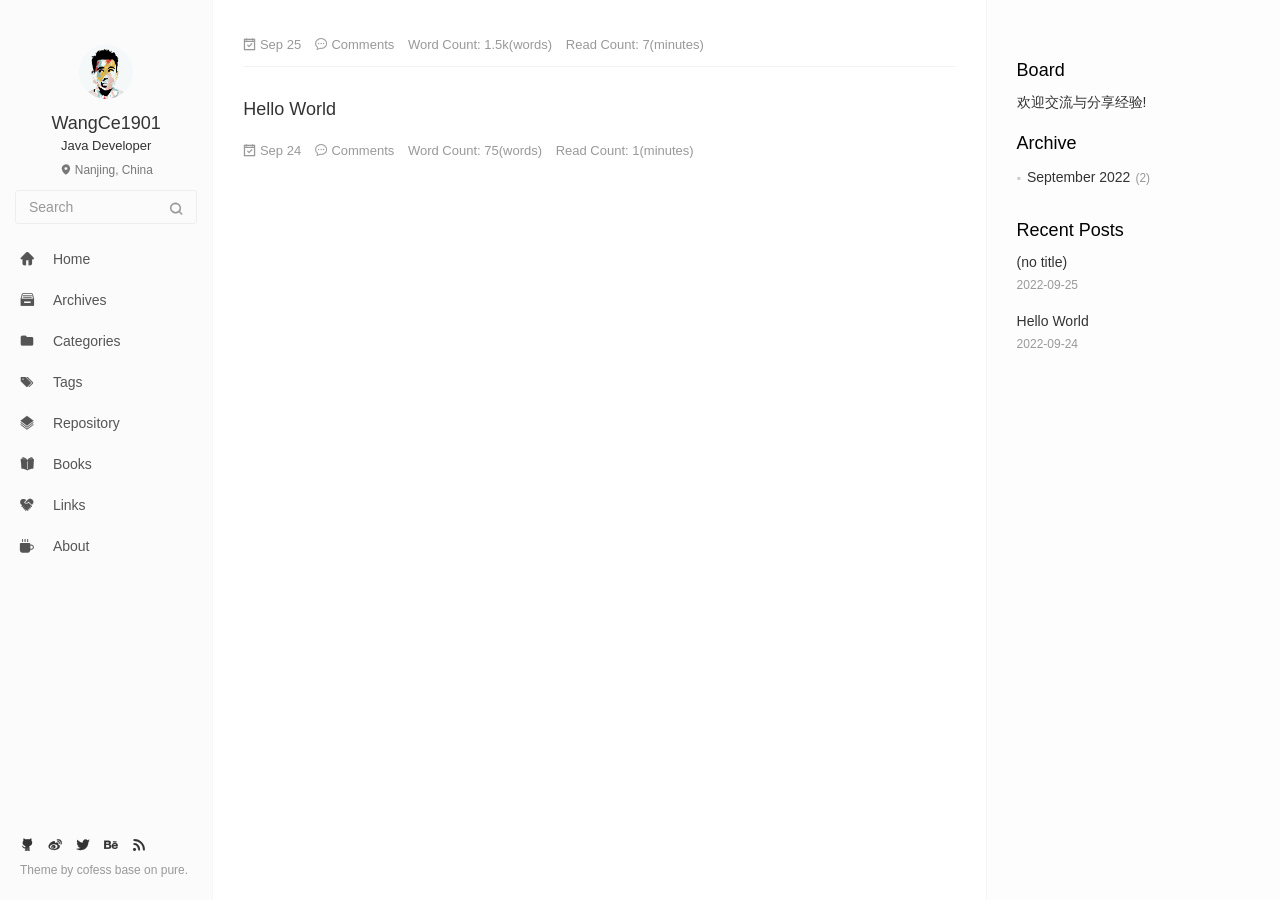
==== commit c5df9c82: "Site updated: 2022-09-25 12:59:12" ====
--- a/index.html
+++ b/index.html
@@ -241,10 +241,10 @@
                 
               </p>
               <p class="item-title">
-                <a href="/2022/09/25/VS%20Code%E4%B8%ADCCPP%E7%9A%84%E5%AE%8C%E5%85%A8%E9%85%8D%E7%BD%AE(%E7%8E%AF%E5%A2%83%E6%90%AD%E5%BB%BA%E3%80%81%E8%A7%A3%E5%86%B3%E7%BB%88%E7%AB%AF%E8%87%AA%E5%8A%A8%E9%80%80%E5%87%BA%E3%80%81%E8%A7%A3%E5%86%B3%E6%97%A0%E6%B3%95%E8%B0%83%E8%AF%95)/" class="title">(no title)</a>
+                <a href="/2022/09/25/t7PSpK7c590B6Fiq/" class="title">(no title)</a>
               </p>
               <p class="item-date">
-                <time datetime="2022-09-25T00:43:49.929Z" itemprop="datePublished">2022-09-25</time>
+                <time datetime="2022-09-25T00:53:59.660Z" itemprop="datePublished">2022-09-25</time>
               </p>
             </div>
           </li>
@@ -286,17 +286,17 @@
   <p class="article-meta">
     <span class="article-date">
     <i class="icon icon-calendar-check"></i>
-	<a href="/2022/09/25/VS%20Code%E4%B8%ADCCPP%E7%9A%84%E5%AE%8C%E5%85%A8%E9%85%8D%E7%BD%AE(%E7%8E%AF%E5%A2%83%E6%90%AD%E5%BB%BA%E3%80%81%E8%A7%A3%E5%86%B3%E7%BB%88%E7%AB%AF%E8%87%AA%E5%8A%A8%E9%80%80%E5%87%BA%E3%80%81%E8%A7%A3%E5%86%B3%E6%97%A0%E6%B3%95%E8%B0%83%E8%AF%95)/" class="article-date">
-	  <time datetime="2022-09-25T00:43:49.929Z" itemprop="datePublished">Sep 25</time>
+	<a href="/2022/09/25/t7PSpK7c590B6Fiq/" class="article-date">
+	  <time datetime="2022-09-25T00:53:59.660Z" itemprop="datePublished">Sep 25</time>
 	</a>
 </span>
     
     
 
-    <span class="post-comment"><i class="icon icon-comment"></i> <a href="/2022/09/25/VS%20Code%E4%B8%ADCCPP%E7%9A%84%E5%AE%8C%E5%85%A8%E9%85%8D%E7%BD%AE(%E7%8E%AF%E5%A2%83%E6%90%AD%E5%BB%BA%E3%80%81%E8%A7%A3%E5%86%B3%E7%BB%88%E7%AB%AF%E8%87%AA%E5%8A%A8%E9%80%80%E5%87%BA%E3%80%81%E8%A7%A3%E5%86%B3%E6%97%A0%E6%B3%95%E8%B0%83%E8%AF%95)/#comments" class="article-comment-link">Comments</a></span>
-    
-	
-		<span class="post-wordcount hidden-xs" itemprop="wordCount">Word Count: 1.4k(words)</span>
+    <span class="post-comment"><i class="icon icon-comment"></i> <a href="/2022/09/25/t7PSpK7c590B6Fiq/#comments" class="article-comment-link">Comments</a></span>
+    
+	
+		<span class="post-wordcount hidden-xs" itemprop="wordCount">Word Count: 1.5k(words)</span>
 	
 	
 		<span class="post-readcount hidden-xs" itemprop="timeRequired">Read Count: 7(minutes)</span>
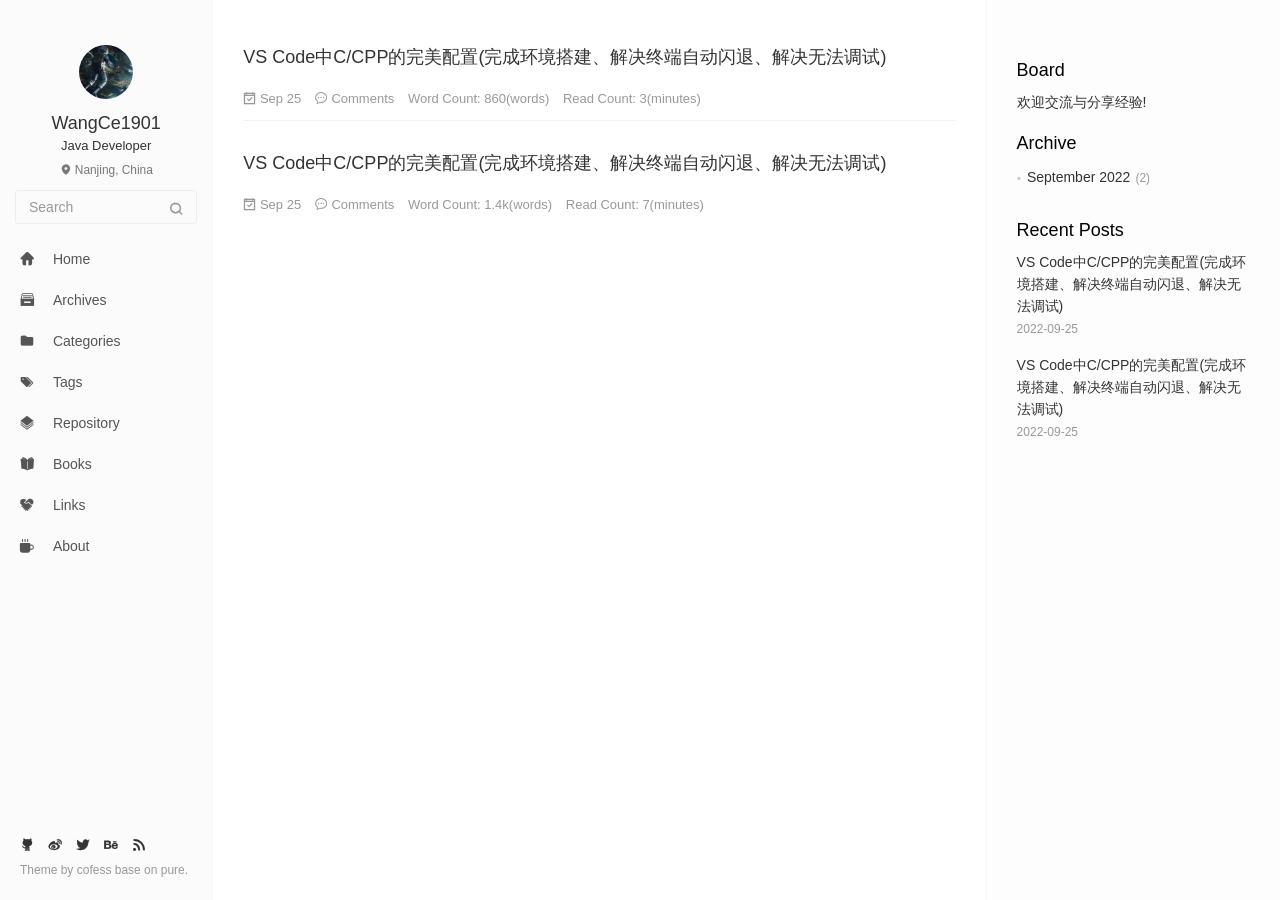
==== commit 35c1d1c4: "Site updated: 2022-09-25 13:14:03" ====
--- a/index.html
+++ b/index.html
@@ -241,10 +241,10 @@
                 
               </p>
               <p class="item-title">
-                <a href="/2022/09/25/t7PSpK7c590B6Fiq/" class="title">(no title)</a>
+                <a href="/2022/09/25/u7xCx8uP8dQbTnmN/" class="title">VS Code中C/CPP的完美配置(完成环境搭建、解决终端自动闪退、解决无法调试)</a>
               </p>
               <p class="item-date">
-                <time datetime="2022-09-25T00:53:59.660Z" itemprop="datePublished">2022-09-25</time>
+                <time datetime="2022-09-25T05:05:58.214Z" itemprop="datePublished">2022-09-25</time>
               </p>
             </div>
           </li>
@@ -256,10 +256,10 @@
                 
               </p>
               <p class="item-title">
-                <a href="/2022/09/24/hello-world/" class="title">Hello World</a>
+                <a href="/2022/09/25/t7PSpK7c590B6Fiq/" class="title">VS Code中C/CPP的完美配置(完成环境搭建、解决终端自动闪退、解决无法调试)</a>
               </p>
               <p class="item-date">
-                <time datetime="2022-09-24T09:33:47.122Z" itemprop="datePublished">2022-09-24</time>
+                <time datetime="2022-09-25T00:53:59.660Z" itemprop="datePublished">2022-09-25</time>
               </p>
             </div>
           </li>
@@ -281,6 +281,46 @@
       <article class="article article-type-post" itemscope itemtype="http://schema.org/BlogPosting">
   <div class="article-header">
     
+  
+    <h1 itemprop="name">
+      <a class="article-title" href="/2022/09/25/u7xCx8uP8dQbTnmN/">VS Code中C/CPP的完美配置(完成环境搭建、解决终端自动闪退、解决无法调试)</a>
+    </h1>
+  
+
+  </div>
+  
+  <p class="article-meta">
+    <span class="article-date">
+    <i class="icon icon-calendar-check"></i>
+	<a href="/2022/09/25/u7xCx8uP8dQbTnmN/" class="article-date">
+	  <time datetime="2022-09-25T05:05:58.214Z" itemprop="datePublished">Sep 25</time>
+	</a>
+</span>
+    
+    
+
+    <span class="post-comment"><i class="icon icon-comment"></i> <a href="/2022/09/25/u7xCx8uP8dQbTnmN/#comments" class="article-comment-link">Comments</a></span>
+    
+	
+		<span class="post-wordcount hidden-xs" itemprop="wordCount">Word Count: 860(words)</span>
+	
+	
+		<span class="post-readcount hidden-xs" itemprop="timeRequired">Read Count: 3(minutes)</span>
+	
+
+  </p>
+</article>
+
+    
+      <article class="article article-type-post" itemscope itemtype="http://schema.org/BlogPosting">
+  <div class="article-header">
+    
+  
+    <h1 itemprop="name">
+      <a class="article-title" href="/2022/09/25/t7PSpK7c590B6Fiq/">VS Code中C/CPP的完美配置(完成环境搭建、解决终端自动闪退、解决无法调试)</a>
+    </h1>
+  
+
   </div>
   
   <p class="article-meta">
@@ -296,44 +336,10 @@
     <span class="post-comment"><i class="icon icon-comment"></i> <a href="/2022/09/25/t7PSpK7c590B6Fiq/#comments" class="article-comment-link">Comments</a></span>
     
 	
-		<span class="post-wordcount hidden-xs" itemprop="wordCount">Word Count: 1.5k(words)</span>
+		<span class="post-wordcount hidden-xs" itemprop="wordCount">Word Count: 1.4k(words)</span>
 	
 	
 		<span class="post-readcount hidden-xs" itemprop="timeRequired">Read Count: 7(minutes)</span>
-	
-
-  </p>
-</article>
-
-    
-      <article class="article article-type-post" itemscope itemtype="http://schema.org/BlogPosting">
-  <div class="article-header">
-    
-  
-    <h1 itemprop="name">
-      <a class="article-title" href="/2022/09/24/hello-world/">Hello World</a>
-    </h1>
-  
-
-  </div>
-  
-  <p class="article-meta">
-    <span class="article-date">
-    <i class="icon icon-calendar-check"></i>
-	<a href="/2022/09/24/hello-world/" class="article-date">
-	  <time datetime="2022-09-24T09:33:47.122Z" itemprop="datePublished">Sep 24</time>
-	</a>
-</span>
-    
-    
-
-    <span class="post-comment"><i class="icon icon-comment"></i> <a href="/2022/09/24/hello-world/#comments" class="article-comment-link">Comments</a></span>
-    
-	
-		<span class="post-wordcount hidden-xs" itemprop="wordCount">Word Count: 75(words)</span>
-	
-	
-		<span class="post-readcount hidden-xs" itemprop="timeRequired">Read Count: 1(minutes)</span>
 	
 
   </p>
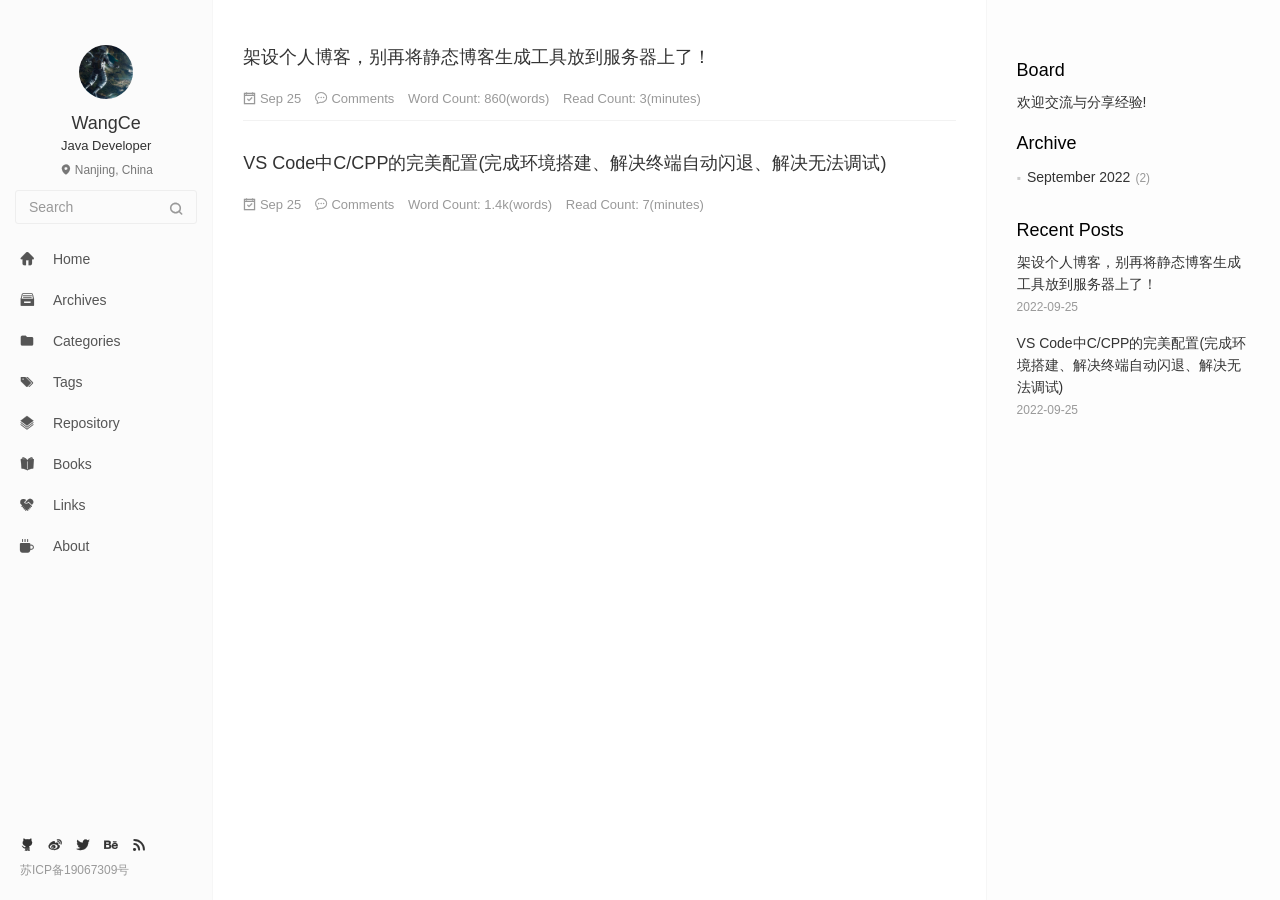
==== commit 0c6c1fa2: "Site updated: 2022-09-25 13:56:13" ====
--- a/index.html
+++ b/index.html
@@ -53,7 +53,7 @@
         <a id="avatar" href="https://github.com/WangCe1901" target="_blank">
           <img class="img-circle img-rotate" src="/images/avatar.jpg" width="200" height="200">
         </a>
-        <h2 id="name" class="hidden-xs hidden-sm">WangCe1901</h2>
+        <h2 id="name" class="hidden-xs hidden-sm">WangCe</h2>
         <h3 id="title" class="hidden-xs hidden-sm hidden-md">Java Developer</h3>
         <small id="location" class="text-muted hidden-xs hidden-sm"><i class="icon icon-map-marker"></i> Nanjing, China</small>
       </div>
@@ -241,7 +241,7 @@
                 
               </p>
               <p class="item-title">
-                <a href="/2022/09/25/u7xCx8uP8dQbTnmN/" class="title">VS Code中C/CPP的完美配置(完成环境搭建、解决终端自动闪退、解决无法调试)</a>
+                <a href="/2022/09/25/u7xCx8uP8dQbTnmN/" class="title">架设个人博客，别再将静态博客生成工具放到服务器上了！</a>
               </p>
               <p class="item-date">
                 <time datetime="2022-09-25T05:05:58.214Z" itemprop="datePublished">2022-09-25</time>
@@ -283,7 +283,7 @@
     
   
     <h1 itemprop="name">
-      <a class="article-title" href="/2022/09/25/u7xCx8uP8dQbTnmN/">VS Code中C/CPP的完美配置(完成环境搭建、解决终端自动闪退、解决无法调试)</a>
+      <a class="article-title" href="/2022/09/25/u7xCx8uP8dQbTnmN/">架设个人博客，别再将静态博客生成工具放到服务器上了！</a>
     </h1>
   
 
@@ -371,7 +371,7 @@
     <div class="copyright">
     	
         <div class="publishby">
-        	Theme by <a href="https://github.com/cofess" target="_blank"> cofess </a>base on <a href="https://github.com/cofess/hexo-theme-pure" target="_blank">pure</a>.
+            <a href="https://www.miit.gov.cn/" target="_blank">苏ICP备19067309号</a>
         </div>
     </div>
 </footer>
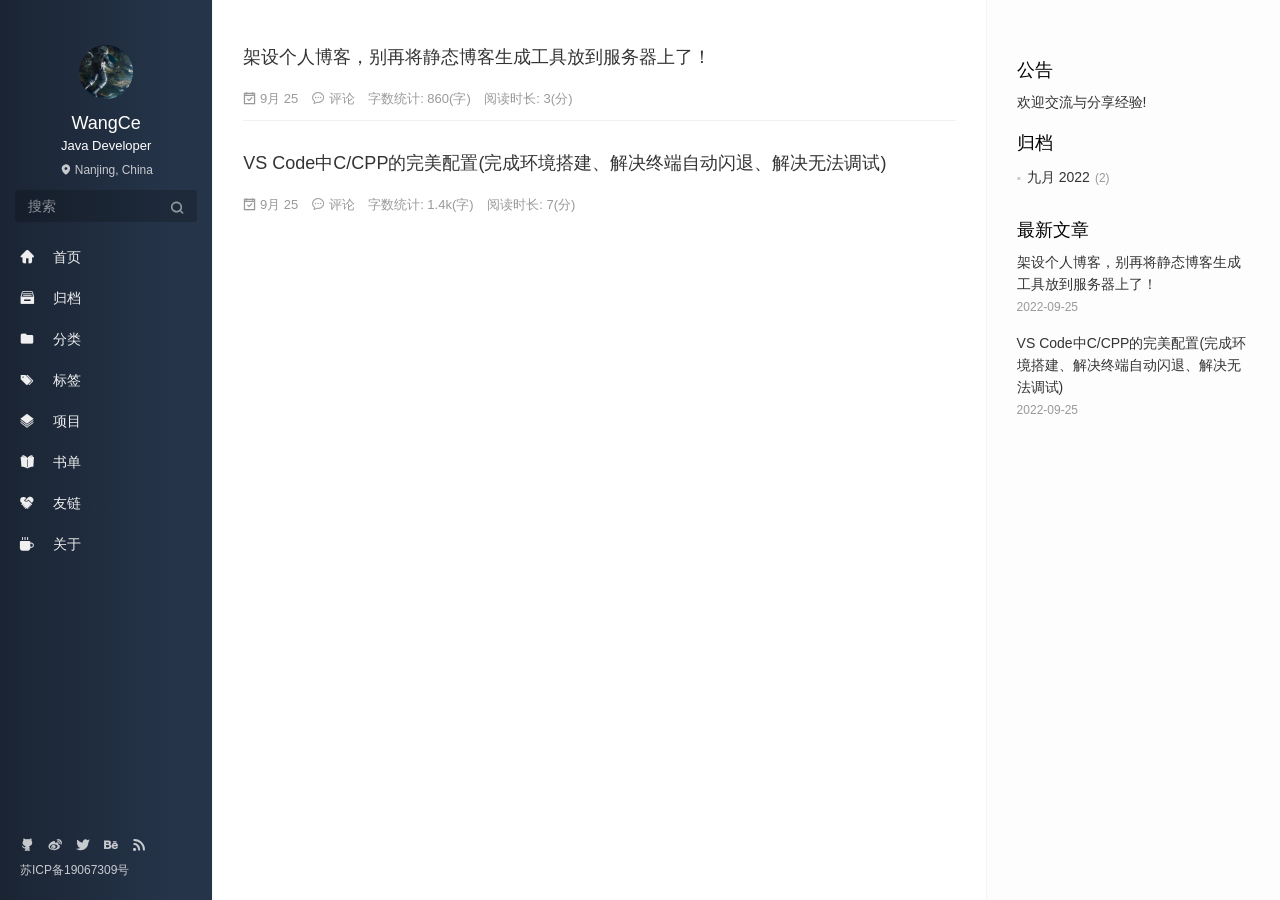
==== commit 1f72ffe6: "Site updated: 2022-10-04 20:36:44" ====
--- a/index.html
+++ b/index.html
@@ -1,5 +1,5 @@
 <!DOCTYPE html>
-<html lang=en>
+<html lang=zh>
 <head>
   <meta charset="utf-8">
   
@@ -17,12 +17,12 @@
   <meta http-equiv="window-target" content="_top" />
   
   
-  <title>Hexo</title>
+  <title>nonenull</title>
   <meta property="og:type" content="website">
 <meta property="og:title" content="nonenull">
 <meta property="og:url" content="https://wangce1901.github.io/index.html">
 <meta property="og:site_name" content="nonenull">
-<meta property="og:locale" content="en_US">
+<meta property="og:locale" content="zh_CN">
 <meta property="article:author" content="WangCe">
 <meta name="twitter:card" content="summary">
   <!-- Canonical links -->
@@ -31,7 +31,7 @@
     <link rel="alternate" href="/atom.xml" title="nonenull" type="application/atom+xml">
   
   
-    <link rel="icon" href="/favicon.png" type="image/x-icon">
+    <link rel="icon" href="../images/logo.png" type="image/x-icon">
   
   
 <link rel="stylesheet" href="/css/style.css">
@@ -43,7 +43,7 @@
 <meta name="generator" content="Hexo 6.3.0"></head>
 
 
-<body class="main-center" itemscope itemtype="http://schema.org/WebPage">
+<body class="main-center theme-black" itemscope itemtype="http://schema.org/WebPage">
   <header class="header" itemscope itemtype="http://schema.org/WPHeader">
   <div class="slimContent">
     <div class="navbar-header">
@@ -62,7 +62,7 @@
 
     <form class="search-form sidebar-form">
         <div class="input-group">
-            <input type="text" class="search-form-input form-control" placeholder="Search" />
+            <input type="text" class="search-form-input form-control" placeholder="搜索" />
             <span class="input-group-btn">
                 <button type="submit" class="search-form-submit btn btn-flat" onclick="return false;"><i class="icon icon-search"></i></button>
             </span>
@@ -72,7 +72,7 @@
   <div class="ins-search-mask"></div>
   <div class="ins-search-container">
     <div class="ins-input-wrapper">
-      <input type="text" class="ins-search-input" placeholder="Type something..." x-webkit-speech />
+      <input type="text" class="ins-search-input" placeholder="想要查找什么..." x-webkit-speech />
       <button type="button" class="close ins-close ins-selectable" data-dismiss="modal" aria-label="Close"><span aria-hidden="true">×</span></button>
     </div>
     <div class="ins-section-wrapper">
@@ -91,7 +91,7 @@
       </button>
     </div>
     <nav id="main-navbar" class="collapse navbar-collapse" itemscope itemtype="http://schema.org/SiteNavigationElement" role="navigation">
-      <ul class="nav navbar-nav main-nav ">
+      <ul class="nav navbar-nav main-nav menu-highlight">
         
         
         <li class="menu-item menu-item-home">
@@ -99,7 +99,7 @@
             
             <i class="icon icon-home-fill"></i>
             
-            <span class="menu-title">Home</span>
+            <span class="menu-title">首页</span>
           </a>
         </li>
         
@@ -109,7 +109,7 @@
             
             <i class="icon icon-archives-fill"></i>
             
-            <span class="menu-title">Archives</span>
+            <span class="menu-title">归档</span>
           </a>
         </li>
         
@@ -119,7 +119,7 @@
             
             <i class="icon icon-folder"></i>
             
-            <span class="menu-title">Categories</span>
+            <span class="menu-title">分类</span>
           </a>
         </li>
         
@@ -129,7 +129,7 @@
             
             <i class="icon icon-tags"></i>
             
-            <span class="menu-title">Tags</span>
+            <span class="menu-title">标签</span>
           </a>
         </li>
         
@@ -139,7 +139,7 @@
             
             <i class="icon icon-project"></i>
             
-            <span class="menu-title">Repository</span>
+            <span class="menu-title">项目</span>
           </a>
         </li>
         
@@ -149,7 +149,7 @@
             
             <i class="icon icon-book-fill"></i>
             
-            <span class="menu-title">Books</span>
+            <span class="menu-title">书单</span>
           </a>
         </li>
         
@@ -159,7 +159,7 @@
             
             <i class="icon icon-friendship"></i>
             
-            <span class="menu-title">Links</span>
+            <span class="menu-title">友链</span>
           </a>
         </li>
         
@@ -169,7 +169,7 @@
             
             <i class="icon icon-cup-fill"></i>
             
-            <span class="menu-title">About</span>
+            <span class="menu-title">关于</span>
           </a>
         </li>
         
@@ -199,7 +199,7 @@
   <div class="slimContent">
     
       <div class="widget">
-    <h3 class="widget-title">Board</h3>
+    <h3 class="widget-title">公告</h3>
     <div class="widget-body">
         <div id="board">
             <div class="content">
@@ -220,9 +220,9 @@
     
       
   <div class="widget">
-    <h3 class="widget-title">Archive</h3>
+    <h3 class="widget-title">归档</h3>
     <div class="widget-body">
-      <ul class="archive-list"><li class="archive-list-item"><a class="archive-list-link" href="/archives/2022/09/">September 2022</a><span class="archive-list-count">2</span></li></ul>
+      <ul class="archive-list"><li class="archive-list-item"><a class="archive-list-link" href="/archives/2022/09/">九月 2022</a><span class="archive-list-count">2</span></li></ul>
     </div>
   </div>
 
@@ -230,7 +230,7 @@
     
       
   <div class="widget">
-    <h3 class="widget-title">Recent Posts</h3>
+    <h3 class="widget-title">最新文章</h3>
     <div class="widget-body">
       <ul class="recent-post-list list-unstyled no-thumbnail">
         
@@ -293,19 +293,19 @@
     <span class="article-date">
     <i class="icon icon-calendar-check"></i>
 	<a href="/2022/09/25/u7xCx8uP8dQbTnmN/" class="article-date">
-	  <time datetime="2022-09-25T05:05:58.214Z" itemprop="datePublished">Sep 25</time>
+	  <time datetime="2022-09-25T05:05:58.214Z" itemprop="datePublished">9月 25</time>
 	</a>
 </span>
     
     
 
-    <span class="post-comment"><i class="icon icon-comment"></i> <a href="/2022/09/25/u7xCx8uP8dQbTnmN/#comments" class="article-comment-link">Comments</a></span>
-    
-	
-		<span class="post-wordcount hidden-xs" itemprop="wordCount">Word Count: 860(words)</span>
-	
-	
-		<span class="post-readcount hidden-xs" itemprop="timeRequired">Read Count: 3(minutes)</span>
+    <span class="post-comment"><i class="icon icon-comment"></i> <a href="/2022/09/25/u7xCx8uP8dQbTnmN/#comments" class="article-comment-link">评论</a></span>
+    
+	
+		<span class="post-wordcount hidden-xs" itemprop="wordCount">字数统计: 860(字)</span>
+	
+	
+		<span class="post-readcount hidden-xs" itemprop="timeRequired">阅读时长: 3(分)</span>
 	
 
   </p>
@@ -327,19 +327,19 @@
     <span class="article-date">
     <i class="icon icon-calendar-check"></i>
 	<a href="/2022/09/25/t7PSpK7c590B6Fiq/" class="article-date">
-	  <time datetime="2022-09-25T00:53:59.660Z" itemprop="datePublished">Sep 25</time>
+	  <time datetime="2022-09-25T00:53:59.660Z" itemprop="datePublished">9月 25</time>
 	</a>
 </span>
     
     
 
-    <span class="post-comment"><i class="icon icon-comment"></i> <a href="/2022/09/25/t7PSpK7c590B6Fiq/#comments" class="article-comment-link">Comments</a></span>
-    
-	
-		<span class="post-wordcount hidden-xs" itemprop="wordCount">Word Count: 1.4k(words)</span>
-	
-	
-		<span class="post-readcount hidden-xs" itemprop="timeRequired">Read Count: 7(minutes)</span>
+    <span class="post-comment"><i class="icon icon-comment"></i> <a href="/2022/09/25/t7PSpK7c590B6Fiq/#comments" class="article-comment-link">评论</a></span>
+    
+	
+		<span class="post-wordcount hidden-xs" itemprop="wordCount">字数统计: 1.4k(字)</span>
+	
+	
+		<span class="post-readcount hidden-xs" itemprop="timeRequired">阅读时长: 7(分)</span>
 	
 
   </p>
@@ -390,11 +390,11 @@
 (function (window) {
     var INSIGHT_CONFIG = {
         TRANSLATION: {
-            POSTS: 'Posts',
-            PAGES: 'Pages',
-            CATEGORIES: 'Categories',
-            TAGS: 'Tags',
-            UNTITLED: '(Untitled)',
+            POSTS: '文章',
+            PAGES: '页面',
+            CATEGORIES: '分类',
+            TAGS: '标签',
+            UNTITLED: '(未命名)',
         },
         ROOT_URL: '/',
         CONTENT_URL: '/content.json',
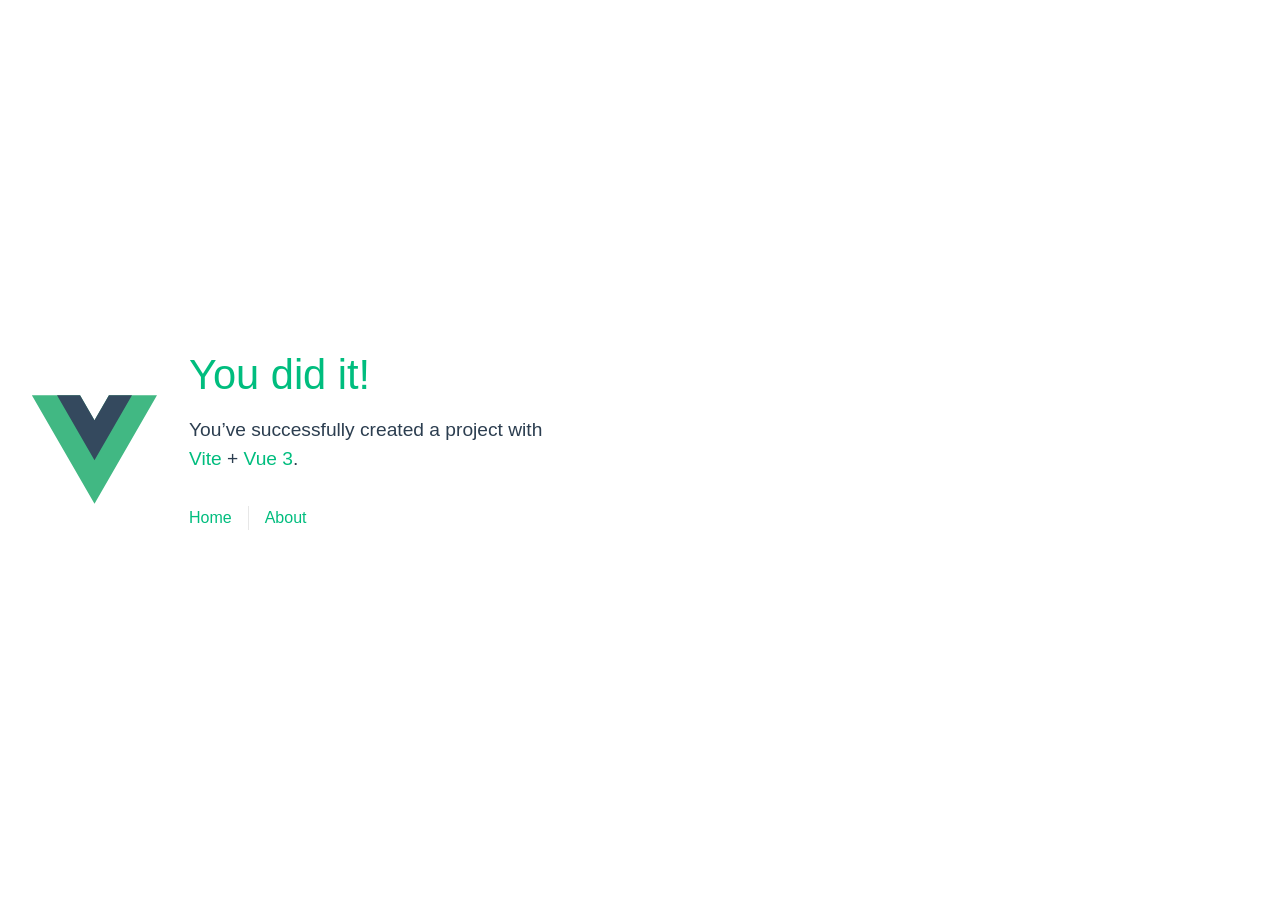
==== commit bd9307c7: "init wangce1901 by vue-3" ====
--- a/index.html
+++ b/index.html
@@ -1,426 +1,15 @@
 <!DOCTYPE html>
-<html lang=zh>
-<head>
-  <meta charset="utf-8">
-  
-  <meta http-equiv="X-UA-Compatible" content="IE=edge,chrome=1">
-  <meta name="viewport" content="width=device-width, initial-scale=1, maximum-scale=1, minimum-scale=1, user-scalable=no, minimal-ui">
-  <meta name="renderer" content="webkit">
-  <meta http-equiv="Cache-Control" content="no-transform" />
-  <meta http-equiv="Cache-Control" content="no-siteapp" />
-  <meta name="apple-mobile-web-app-capable" content="yes">
-  <meta name="apple-mobile-web-app-status-bar-style" content="black">
-  <meta name="format-detection" content="telephone=no,email=no,adress=no">
-  <!-- Color theme for statusbar -->
-  <meta name="theme-color" content="#000000" />
-  <!-- 强制页面在当前窗口以独立页面显示,防止别人在框架里调用页面 -->
-  <meta http-equiv="window-target" content="_top" />
-  
-  
-  <title>nonenull</title>
-  <meta property="og:type" content="website">
-<meta property="og:title" content="nonenull">
-<meta property="og:url" content="https://wangce1901.github.io/index.html">
-<meta property="og:site_name" content="nonenull">
-<meta property="og:locale" content="zh_CN">
-<meta property="article:author" content="WangCe">
-<meta name="twitter:card" content="summary">
-  <!-- Canonical links -->
-  <link rel="canonical" href="https://wangce1901.github.io/index.html">
-  
-    <link rel="alternate" href="/atom.xml" title="nonenull" type="application/atom+xml">
-  
-  
-    <link rel="icon" href="../images/logo.png" type="image/x-icon">
-  
-  
-<link rel="stylesheet" href="/css/style.css">
-
-  
-  
-  
-  
-<meta name="generator" content="Hexo 6.3.0"></head>
-
-
-<body class="main-center theme-black" itemscope itemtype="http://schema.org/WebPage">
-  <header class="header" itemscope itemtype="http://schema.org/WPHeader">
-  <div class="slimContent">
-    <div class="navbar-header">
-      
-      
-      <div class="profile-block text-center">
-        <a id="avatar" href="https://github.com/WangCe1901" target="_blank">
-          <img class="img-circle img-rotate" src="/images/avatar.jpg" width="200" height="200">
-        </a>
-        <h2 id="name" class="hidden-xs hidden-sm">WangCe</h2>
-        <h3 id="title" class="hidden-xs hidden-sm hidden-md">Java Developer</h3>
-        <small id="location" class="text-muted hidden-xs hidden-sm"><i class="icon icon-map-marker"></i> Nanjing, China</small>
-      </div>
-      
-      <div class="search" id="search-form-wrap">
-
-    <form class="search-form sidebar-form">
-        <div class="input-group">
-            <input type="text" class="search-form-input form-control" placeholder="搜索" />
-            <span class="input-group-btn">
-                <button type="submit" class="search-form-submit btn btn-flat" onclick="return false;"><i class="icon icon-search"></i></button>
-            </span>
-        </div>
-    </form>
-    <div class="ins-search">
-  <div class="ins-search-mask"></div>
-  <div class="ins-search-container">
-    <div class="ins-input-wrapper">
-      <input type="text" class="ins-search-input" placeholder="想要查找什么..." x-webkit-speech />
-      <button type="button" class="close ins-close ins-selectable" data-dismiss="modal" aria-label="Close"><span aria-hidden="true">×</span></button>
-    </div>
-    <div class="ins-section-wrapper">
-      <div class="ins-section-container"></div>
-    </div>
-  </div>
-</div>
-
-
-</div>
-      <button class="navbar-toggle collapsed" type="button" data-toggle="collapse" data-target="#main-navbar" aria-controls="main-navbar" aria-expanded="false">
-        <span class="sr-only">Toggle navigation</span>
-        <span class="icon-bar"></span>
-        <span class="icon-bar"></span>
-        <span class="icon-bar"></span>
-      </button>
-    </div>
-    <nav id="main-navbar" class="collapse navbar-collapse" itemscope itemtype="http://schema.org/SiteNavigationElement" role="navigation">
-      <ul class="nav navbar-nav main-nav menu-highlight">
-        
-        
-        <li class="menu-item menu-item-home">
-          <a href="/.">
-            
-            <i class="icon icon-home-fill"></i>
-            
-            <span class="menu-title">首页</span>
-          </a>
-        </li>
-        
-        
-        <li class="menu-item menu-item-archives">
-          <a href="/archives">
-            
-            <i class="icon icon-archives-fill"></i>
-            
-            <span class="menu-title">归档</span>
-          </a>
-        </li>
-        
-        
-        <li class="menu-item menu-item-categories">
-          <a href="/categories">
-            
-            <i class="icon icon-folder"></i>
-            
-            <span class="menu-title">分类</span>
-          </a>
-        </li>
-        
-        
-        <li class="menu-item menu-item-tags">
-          <a href="/tags">
-            
-            <i class="icon icon-tags"></i>
-            
-            <span class="menu-title">标签</span>
-          </a>
-        </li>
-        
-        
-        <li class="menu-item menu-item-repository">
-          <a href="/repository">
-            
-            <i class="icon icon-project"></i>
-            
-            <span class="menu-title">项目</span>
-          </a>
-        </li>
-        
-        
-        <li class="menu-item menu-item-books">
-          <a href="/books">
-            
-            <i class="icon icon-book-fill"></i>
-            
-            <span class="menu-title">书单</span>
-          </a>
-        </li>
-        
-        
-        <li class="menu-item menu-item-links">
-          <a href="/links">
-            
-            <i class="icon icon-friendship"></i>
-            
-            <span class="menu-title">友链</span>
-          </a>
-        </li>
-        
-        
-        <li class="menu-item menu-item-about">
-          <a href="/about">
-            
-            <i class="icon icon-cup-fill"></i>
-            
-            <span class="menu-title">关于</span>
-          </a>
-        </li>
-        
-      </ul>
-      
-	
-    <ul class="social-links">
-    	
-        <li><a href="https://github.com/WangCe1901" target="_blank" title="Github" data-toggle=tooltip data-placement=top><i class="icon icon-github"></i></a></li>
-        
-        <li><a href="/null" target="_blank" title="Weibo" data-toggle=tooltip data-placement=top><i class="icon icon-weibo"></i></a></li>
-        
-        <li><a href="/null" target="_blank" title="Twitter" data-toggle=tooltip data-placement=top><i class="icon icon-twitter"></i></a></li>
-        
-        <li><a href="/null" target="_blank" title="Behance" data-toggle=tooltip data-placement=top><i class="icon icon-behance"></i></a></li>
-        
-        <li><a href="/atom.xml" target="_blank" title="Rss" data-toggle=tooltip data-placement=top><i class="icon icon-rss"></i></a></li>
-        
-    </ul>
-
-    </nav>
-  </div>
-</header>
-
-  
-    <aside class="sidebar" itemscope itemtype="http://schema.org/WPSideBar">
-  <div class="slimContent">
+<html lang="en">
+  <head>
+    <meta charset="UTF-8">
+    <link rel="icon" href="/favicon.ico">
+    <meta name="viewport" content="width=device-width, initial-scale=1.0">
+    <title>Vite App</title>
+    <script type="module" crossorigin src="/assets/index-3541e00c.js"></script>
+    <link rel="stylesheet" href="/assets/index-efcb3133.css">
+  </head>
+  <body>
+    <div id="app"></div>
     
-      <div class="widget">
-    <h3 class="widget-title">公告</h3>
-    <div class="widget-body">
-        <div id="board">
-            <div class="content">
-                <p>欢迎交流与分享经验!</p>
-            </div>
-        </div>
-    </div>
-</div>
-
-    
-      
-
-    
-      
-
-    
-      
-    
-      
-  <div class="widget">
-    <h3 class="widget-title">归档</h3>
-    <div class="widget-body">
-      <ul class="archive-list"><li class="archive-list-item"><a class="archive-list-link" href="/archives/2022/09/">九月 2022</a><span class="archive-list-count">2</span></li></ul>
-    </div>
-  </div>
-
-
-    
-      
-  <div class="widget">
-    <h3 class="widget-title">最新文章</h3>
-    <div class="widget-body">
-      <ul class="recent-post-list list-unstyled no-thumbnail">
-        
-          <li>
-            
-            <div class="item-inner">
-              <p class="item-category">
-                
-              </p>
-              <p class="item-title">
-                <a href="/2022/09/25/u7xCx8uP8dQbTnmN/" class="title">架设个人博客，别再将静态博客生成工具放到服务器上了！</a>
-              </p>
-              <p class="item-date">
-                <time datetime="2022-09-25T05:05:58.214Z" itemprop="datePublished">2022-09-25</time>
-              </p>
-            </div>
-          </li>
-          
-          <li>
-            
-            <div class="item-inner">
-              <p class="item-category">
-                
-              </p>
-              <p class="item-title">
-                <a href="/2022/09/25/t7PSpK7c590B6Fiq/" class="title">VS Code中C/CPP的完美配置(完成环境搭建、解决终端自动闪退、解决无法调试)</a>
-              </p>
-              <p class="item-date">
-                <time datetime="2022-09-25T00:53:59.660Z" itemprop="datePublished">2022-09-25</time>
-              </p>
-            </div>
-          </li>
-          
-      </ul>
-    </div>
-  </div>
-  
-
-    
-  </div>
-</aside>
-
-  
-  <main class="main" role="main">
-  
-  <div class="content article-list">
-    
-      <article class="article article-type-post" itemscope itemtype="http://schema.org/BlogPosting">
-  <div class="article-header">
-    
-  
-    <h1 itemprop="name">
-      <a class="article-title" href="/2022/09/25/u7xCx8uP8dQbTnmN/">架设个人博客，别再将静态博客生成工具放到服务器上了！</a>
-    </h1>
-  
-
-  </div>
-  
-  <p class="article-meta">
-    <span class="article-date">
-    <i class="icon icon-calendar-check"></i>
-	<a href="/2022/09/25/u7xCx8uP8dQbTnmN/" class="article-date">
-	  <time datetime="2022-09-25T05:05:58.214Z" itemprop="datePublished">9月 25</time>
-	</a>
-</span>
-    
-    
-
-    <span class="post-comment"><i class="icon icon-comment"></i> <a href="/2022/09/25/u7xCx8uP8dQbTnmN/#comments" class="article-comment-link">评论</a></span>
-    
-	
-		<span class="post-wordcount hidden-xs" itemprop="wordCount">字数统计: 860(字)</span>
-	
-	
-		<span class="post-readcount hidden-xs" itemprop="timeRequired">阅读时长: 3(分)</span>
-	
-
-  </p>
-</article>
-
-    
-      <article class="article article-type-post" itemscope itemtype="http://schema.org/BlogPosting">
-  <div class="article-header">
-    
-  
-    <h1 itemprop="name">
-      <a class="article-title" href="/2022/09/25/t7PSpK7c590B6Fiq/">VS Code中C/CPP的完美配置(完成环境搭建、解决终端自动闪退、解决无法调试)</a>
-    </h1>
-  
-
-  </div>
-  
-  <p class="article-meta">
-    <span class="article-date">
-    <i class="icon icon-calendar-check"></i>
-	<a href="/2022/09/25/t7PSpK7c590B6Fiq/" class="article-date">
-	  <time datetime="2022-09-25T00:53:59.660Z" itemprop="datePublished">9月 25</time>
-	</a>
-</span>
-    
-    
-
-    <span class="post-comment"><i class="icon icon-comment"></i> <a href="/2022/09/25/t7PSpK7c590B6Fiq/#comments" class="article-comment-link">评论</a></span>
-    
-	
-		<span class="post-wordcount hidden-xs" itemprop="wordCount">字数统计: 1.4k(字)</span>
-	
-	
-		<span class="post-readcount hidden-xs" itemprop="timeRequired">阅读时长: 7(分)</span>
-	
-
-  </p>
-</article>
-
-    
-  </div>
-
-   
-</main>
-
-  <footer class="footer" itemscope itemtype="http://schema.org/WPFooter">
-	
-	
-    <ul class="social-links">
-    	
-        <li><a href="https://github.com/WangCe1901" target="_blank" title="Github" data-toggle=tooltip data-placement=top><i class="icon icon-github"></i></a></li>
-        
-        <li><a href="/null" target="_blank" title="Weibo" data-toggle=tooltip data-placement=top><i class="icon icon-weibo"></i></a></li>
-        
-        <li><a href="/null" target="_blank" title="Twitter" data-toggle=tooltip data-placement=top><i class="icon icon-twitter"></i></a></li>
-        
-        <li><a href="/null" target="_blank" title="Behance" data-toggle=tooltip data-placement=top><i class="icon icon-behance"></i></a></li>
-        
-        <li><a href="/atom.xml" target="_blank" title="Rss" data-toggle=tooltip data-placement=top><i class="icon icon-rss"></i></a></li>
-        
-    </ul>
-
-    <div class="copyright">
-    	
-        <div class="publishby">
-            <a href="https://www.miit.gov.cn/" target="_blank">苏ICP备19067309号</a>
-        </div>
-    </div>
-</footer>
-  <script src="//cdn.jsdelivr.net/npm/jquery@1.12.4/dist/jquery.min.js"></script>
-<script>
-window.jQuery || document.write('<script src="js/jquery.min.js"><\/script>')
-</script>
-
-<script src="/js/plugin.min.js"></script>
-
-
-<script src="/js/application.js"></script>
-
-
-    <script>
-(function (window) {
-    var INSIGHT_CONFIG = {
-        TRANSLATION: {
-            POSTS: '文章',
-            PAGES: '页面',
-            CATEGORIES: '分类',
-            TAGS: '标签',
-            UNTITLED: '(未命名)',
-        },
-        ROOT_URL: '/',
-        CONTENT_URL: '/content.json',
-    };
-    window.INSIGHT_CONFIG = INSIGHT_CONFIG;
-})(window);
-</script>
-
-<script src="/js/insight.js"></script>
-
-
-
-
-
-
-   
-<script async src="//busuanzi.ibruce.info/busuanzi/2.3/busuanzi.pure.mini.js"></script>
-
-
-
-
-
-
-
-
-
-
-</body>
-</html>+  </body>
+</html>
--- a/assets/index-efcb3133.css
+++ b/assets/index-efcb3133.css
@@ -0,0 +1 @@
+:root{--vt-c-white: #ffffff;--vt-c-white-soft: #f8f8f8;--vt-c-white-mute: #f2f2f2;--vt-c-black: #181818;--vt-c-black-soft: #222222;--vt-c-black-mute: #282828;--vt-c-indigo: #2c3e50;--vt-c-divider-light-1: rgba(60, 60, 60, .29);--vt-c-divider-light-2: rgba(60, 60, 60, .12);--vt-c-divider-dark-1: rgba(84, 84, 84, .65);--vt-c-divider-dark-2: rgba(84, 84, 84, .48);--vt-c-text-light-1: var(--vt-c-indigo);--vt-c-text-light-2: rgba(60, 60, 60, .66);--vt-c-text-dark-1: var(--vt-c-white);--vt-c-text-dark-2: rgba(235, 235, 235, .64)}:root{--color-background: var(--vt-c-white);--color-background-soft: var(--vt-c-white-soft);--color-background-mute: var(--vt-c-white-mute);--color-border: var(--vt-c-divider-light-2);--color-border-hover: var(--vt-c-divider-light-1);--color-heading: var(--vt-c-text-light-1);--color-text: var(--vt-c-text-light-1);--section-gap: 160px}@media (prefers-color-scheme: dark){:root{--color-background: var(--vt-c-black);--color-background-soft: var(--vt-c-black-soft);--color-background-mute: var(--vt-c-black-mute);--color-border: var(--vt-c-divider-dark-2);--color-border-hover: var(--vt-c-divider-dark-1);--color-heading: var(--vt-c-text-dark-1);--color-text: var(--vt-c-text-dark-2)}}*,*:before,*:after{box-sizing:border-box;margin:0;font-weight:400}body{min-height:100vh;color:var(--color-text);background:var(--color-background);transition:color .5s,background-color .5s;line-height:1.6;font-family:Inter,-apple-system,BlinkMacSystemFont,Segoe UI,Roboto,Oxygen,Ubuntu,Cantarell,Fira Sans,Droid Sans,Helvetica Neue,sans-serif;font-size:15px;text-rendering:optimizeLegibility;-webkit-font-smoothing:antialiased;-moz-osx-font-smoothing:grayscale}#app{max-width:1280px;margin:0 auto;padding:2rem;font-weight:400}a,.green{text-decoration:none;color:#00bd7e;transition:.4s}@media (hover: hover){a:hover{background-color:#00bd7e33}}@media (min-width: 1024px){body{display:flex;place-items:center}#app{display:grid;grid-template-columns:1fr 1fr;padding:0 2rem}}h1[data-v-531db362]{font-weight:500;font-size:2.6rem;position:relative;top:-10px}h3[data-v-531db362]{font-size:1.2rem}.greetings h1[data-v-531db362],.greetings h3[data-v-531db362]{text-align:center}@media (min-width: 1024px){.greetings h1[data-v-531db362],.greetings h3[data-v-531db362]{text-align:left}}header[data-v-fc484609]{line-height:1.5;max-height:100vh}.logo[data-v-fc484609]{display:block;margin:0 auto 2rem}nav[data-v-fc484609]{width:100%;font-size:12px;text-align:center;margin-top:2rem}nav a.router-link-exact-active[data-v-fc484609]{color:var(--color-text)}nav a.router-link-exact-active[data-v-fc484609]:hover{background-color:transparent}nav a[data-v-fc484609]{display:inline-block;padding:0 1rem;border-left:1px solid var(--color-border)}nav a[data-v-fc484609]:first-of-type{border:0}@media (min-width: 1024px){header[data-v-fc484609]{display:flex;place-items:center;padding-right:calc(var(--section-gap) / 2)}.logo[data-v-fc484609]{margin:0 2rem 0 0}header .wrapper[data-v-fc484609]{display:flex;place-items:flex-start;flex-wrap:wrap}nav[data-v-fc484609]{text-align:left;margin-left:-1rem;font-size:1rem;padding:1rem 0;margin-top:1rem}}.item[data-v-40a5c0e5]{margin-top:2rem;display:flex;position:relative}.details[data-v-40a5c0e5]{flex:1;margin-left:1rem}i[data-v-40a5c0e5]{display:flex;place-items:center;place-content:center;width:32px;height:32px;color:var(--color-text)}h3[data-v-40a5c0e5]{font-size:1.2rem;font-weight:500;margin-bottom:.4rem;color:var(--color-heading)}@media (min-width: 1024px){.item[data-v-40a5c0e5]{margin-top:0;padding:.4rem 0 1rem calc(var(--section-gap) / 2)}i[data-v-40a5c0e5]{top:calc(50% - 25px);left:-26px;position:absolute;border:1px solid var(--color-border);background:var(--color-background);border-radius:8px;width:50px;height:50px}.item[data-v-40a5c0e5]:before{content:" ";border-left:1px solid var(--color-border);position:absolute;left:0;bottom:calc(50% + 25px);height:calc(50% - 25px)}.item[data-v-40a5c0e5]:after{content:" ";border-left:1px solid var(--color-border);position:absolute;left:0;top:calc(50% + 25px);height:calc(50% - 25px)}.item[data-v-40a5c0e5]:first-of-type:before{display:none}.item[data-v-40a5c0e5]:last-of-type:after{display:none}}
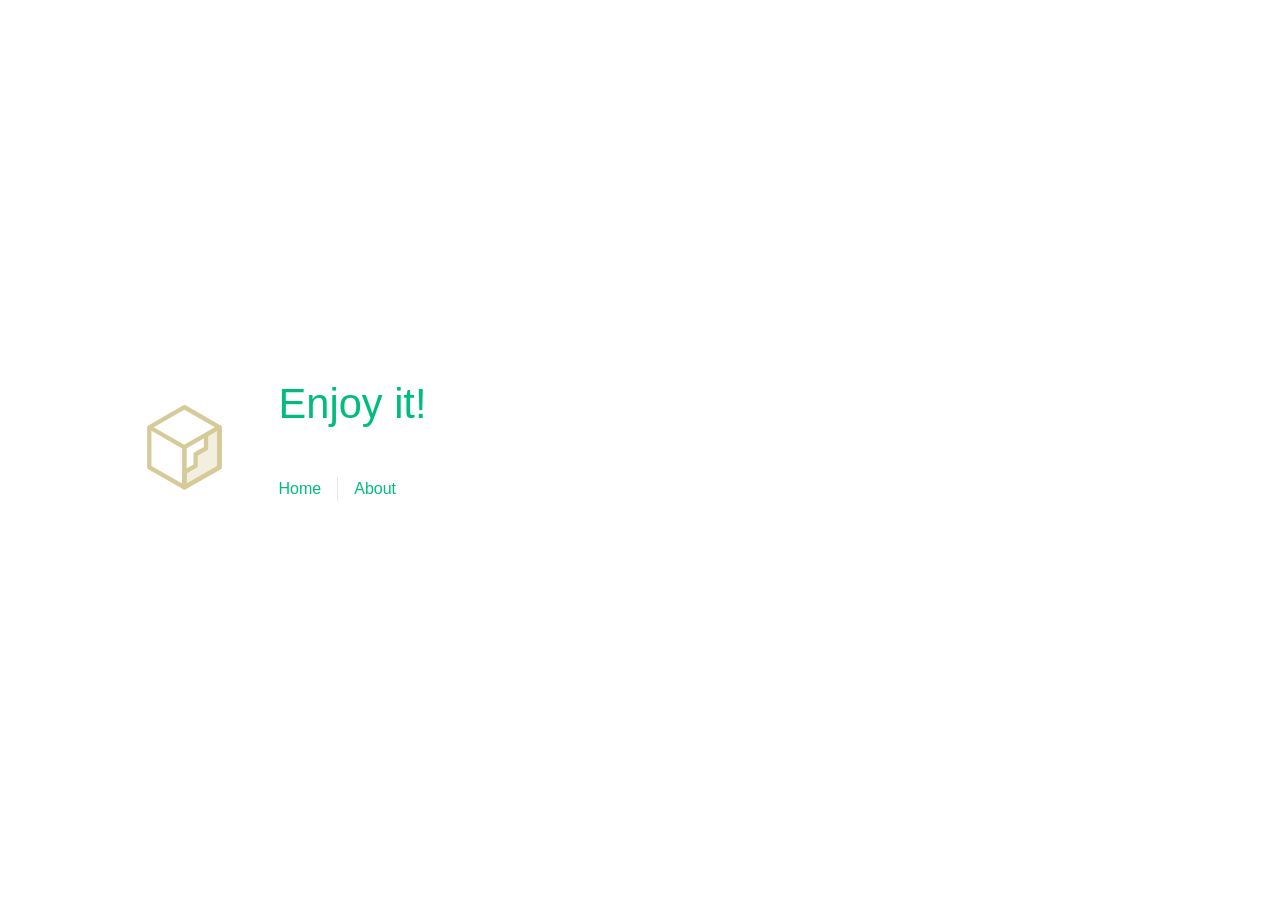
==== commit 58ef32ea: "modify index page [current version - 0.0.1]" ====
--- a/index.html
+++ b/index.html
@@ -4,9 +4,9 @@
     <meta charset="UTF-8">
     <link rel="icon" href="/favicon.ico">
     <meta name="viewport" content="width=device-width, initial-scale=1.0">
-    <title>Vite App</title>
-    <script type="module" crossorigin src="/assets/index-3541e00c.js"></script>
-    <link rel="stylesheet" href="/assets/index-efcb3133.css">
+    <title>nonenull</title>
+    <script type="module" crossorigin src="/assets/index-d2f8332f.js"></script>
+    <link rel="stylesheet" href="/assets/index-f886245b.css">
   </head>
   <body>
     <div id="app"></div>
--- a/assets/index-f886245b.css
+++ b/assets/index-f886245b.css
@@ -0,0 +1 @@
+:root{--vt-c-white: #ffffff;--vt-c-white-soft: #f8f8f8;--vt-c-white-mute: #f2f2f2;--vt-c-black: #181818;--vt-c-black-soft: #222222;--vt-c-black-mute: #282828;--vt-c-indigo: #2c3e50;--vt-c-divider-light-1: rgba(60, 60, 60, .29);--vt-c-divider-light-2: rgba(60, 60, 60, .12);--vt-c-divider-dark-1: rgba(84, 84, 84, .65);--vt-c-divider-dark-2: rgba(84, 84, 84, .48);--vt-c-text-light-1: var(--vt-c-indigo);--vt-c-text-light-2: rgba(60, 60, 60, .66);--vt-c-text-dark-1: var(--vt-c-white);--vt-c-text-dark-2: rgba(235, 235, 235, .64)}:root{--color-background: var(--vt-c-white);--color-background-soft: var(--vt-c-white-soft);--color-background-mute: var(--vt-c-white-mute);--color-border: var(--vt-c-divider-light-2);--color-border-hover: var(--vt-c-divider-light-1);--color-heading: var(--vt-c-text-light-1);--color-text: var(--vt-c-text-light-1);--section-gap: 160px}@media (prefers-color-scheme: dark){:root{--color-background: var(--vt-c-black);--color-background-soft: var(--vt-c-black-soft);--color-background-mute: var(--vt-c-black-mute);--color-border: var(--vt-c-divider-dark-2);--color-border-hover: var(--vt-c-divider-dark-1);--color-heading: var(--vt-c-text-dark-1);--color-text: var(--vt-c-text-dark-2)}}*,*:before,*:after{box-sizing:border-box;margin:0;font-weight:400}body{min-height:100vh;color:var(--color-text);background:var(--color-background);transition:color .5s,background-color .5s;line-height:1.6;font-family:Inter,-apple-system,BlinkMacSystemFont,Segoe UI,Roboto,Oxygen,Ubuntu,Cantarell,Fira Sans,Droid Sans,Helvetica Neue,sans-serif;font-size:15px;text-rendering:optimizeLegibility;-webkit-font-smoothing:antialiased;-moz-osx-font-smoothing:grayscale}#app{max-width:1280px;margin:0 auto;padding:2rem;font-weight:400}a,.green{text-decoration:none;color:#00bd7e;transition:.4s}@media (hover: hover){a:hover{background-color:#00bd7e33}}@media (min-width: 1024px){body{display:flex;place-items:center}#app{display:grid;grid-template-columns:1fr 1fr;padding:0 2rem}}h1[data-v-0f70155b]{font-weight:500;font-size:2.6rem;position:relative;top:-10px}h3[data-v-0f70155b]{font-size:1.2rem}.greetings h1[data-v-0f70155b],.greetings h3[data-v-0f70155b]{text-align:center}@media (min-width: 1024px){.greetings h1[data-v-0f70155b],.greetings h3[data-v-0f70155b]{text-align:left}}header[data-v-4bbdbf92]{line-height:1.5;max-height:100vh}.logo[data-v-4bbdbf92]{display:block;margin:0 auto 2rem}nav[data-v-4bbdbf92]{width:100%;font-size:12px;text-align:center;margin-top:2rem}nav a.router-link-exact-active[data-v-4bbdbf92]{color:var(--color-text)}nav a.router-link-exact-active[data-v-4bbdbf92]:hover{background-color:transparent}nav a[data-v-4bbdbf92]{display:inline-block;padding:0 1rem;border-left:1px solid var(--color-border)}nav a[data-v-4bbdbf92]:first-of-type{border:0}@media (min-width: 1024px){header[data-v-4bbdbf92]{display:flex;place-items:center;padding-right:calc(var(--section-gap) / 2)}.logo[data-v-4bbdbf92]{margin:0 2rem 0 0}header .wrapper[data-v-4bbdbf92]{display:flex;place-items:flex-start;flex-wrap:wrap}nav[data-v-4bbdbf92]{text-align:left;margin-left:-1rem;font-size:1rem;padding:1rem 0;margin-top:1rem}}.item[data-v-40a5c0e5]{margin-top:2rem;display:flex;position:relative}.details[data-v-40a5c0e5]{flex:1;margin-left:1rem}i[data-v-40a5c0e5]{display:flex;place-items:center;place-content:center;width:32px;height:32px;color:var(--color-text)}h3[data-v-40a5c0e5]{font-size:1.2rem;font-weight:500;margin-bottom:.4rem;color:var(--color-heading)}@media (min-width: 1024px){.item[data-v-40a5c0e5]{margin-top:0;padding:.4rem 0 1rem calc(var(--section-gap) / 2)}i[data-v-40a5c0e5]{top:calc(50% - 25px);left:-26px;position:absolute;border:1px solid var(--color-border);background:var(--color-background);border-radius:8px;width:50px;height:50px}.item[data-v-40a5c0e5]:before{content:" ";border-left:1px solid var(--color-border);position:absolute;left:0;bottom:calc(50% + 25px);height:calc(50% - 25px)}.item[data-v-40a5c0e5]:after{content:" ";border-left:1px solid var(--color-border);position:absolute;left:0;top:calc(50% + 25px);height:calc(50% - 25px)}.item[data-v-40a5c0e5]:first-of-type:before{display:none}.item[data-v-40a5c0e5]:last-of-type:after{display:none}}
